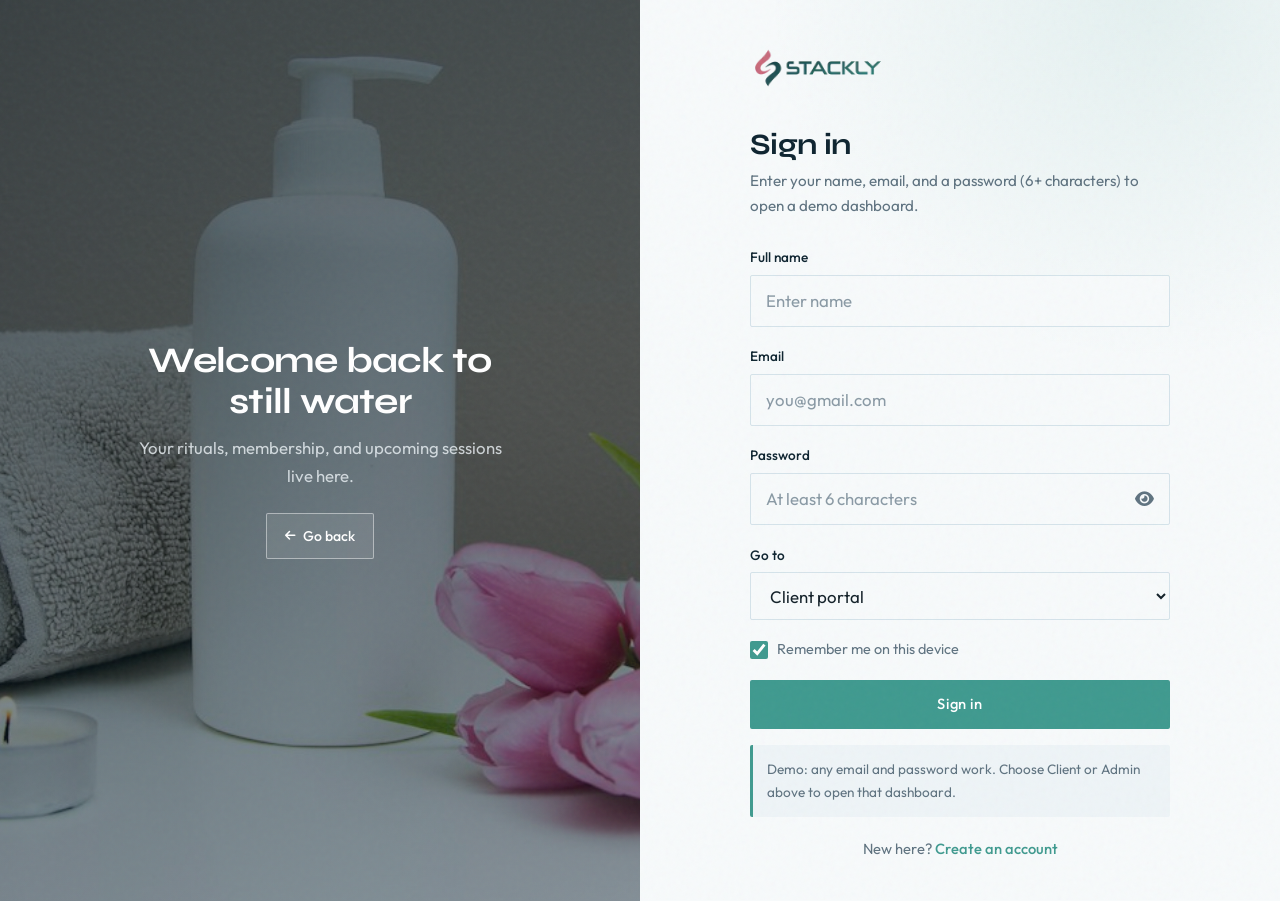
==== login.html @ 3fbbae34 "first commit" ====
<!DOCTYPE html>
<html lang="en">
<head>
  <meta charset="UTF-8">
  <meta name="viewport" content="width=device-width, initial-scale=1.0">
  <title>Sign In | Stackly Wellness Member Access</title>
  <meta name="description" content="Sign in to your Stackly Wellness member portal to manage bookings, membership, and visits.">
  <link rel="preconnect" href="https://fonts.googleapis.com">
  <link rel="preconnect" href="https://fonts.gstatic.com" crossorigin>
  <link href="https://fonts.googleapis.com/css2?family=Outfit:wght@300;400;500;600&family=Syne:wght@500;600;700;800&display=swap" rel="stylesheet">
  <link rel="stylesheet" href="https://cdnjs.cloudflare.com/ajax/libs/font-awesome/6.5.2/css/all.min.css">
  <link rel="stylesheet" href="css/style.css">
</head>
<body>
  <div class="preloader" id="preloader" role="status" aria-label="Loading Stackly Wellness"><img src="Images/stackly-tide.webp" alt="" class="preloader__logo" width="184" height="48"><div class="preloader__bar" aria-hidden="true"><i></i></div></div>
  <div class="auth-page">
    <aside class="auth-visual">
      <img src="Images/wellness/auth-wellness.webp" alt="Quiet spa corridor with mineral stone and soft mist light" width="1000" height="1400">
      <div class="auth-visual__veil" aria-hidden="true"></div>
      <div class="auth-visual__copy">
        <h2>Welcome back to still water</h2>
        <p>Your rituals, membership, and upcoming sessions live here.</p>
        <a href="index.html" class="auth-back auth-back--visual"><i class="fa-solid fa-arrow-left" aria-hidden="true"></i> Go back</a>
      </div>
    </aside>

    <div class="auth-panel">
      <div class="auth-panel__inner">
        <a href="index.html" class="brand">
          <img src="Images/stackly-tide.webp" alt="Stackly" class="brand__logo" width="148" height="40">
        </a>
        <h1>Sign in</h1>
        <p class="auth-lead">Enter your name, email, and a password (6+ characters) to open a demo dashboard.</p>

        <form id="login-form" novalidate>
          <div class="form-success" role="status">Signed in. Opening your dashboard…</div>
          <div class="form-group">
            <label for="login-name">Full name</label>
            <input type="text" id="login-name" name="name" required autocomplete="name" placeholder="Enter name">
            <span class="form-error">Please enter your name.</span>
          </div>
          <div class="form-group">
            <label for="login-email">Email</label>
            <input type="email" id="login-email" name="email" required autocomplete="email" placeholder="you@gmail.com">
            <span class="form-error">Enter a valid email.</span>
          </div>
          <div class="form-group">
            <label for="login-password">Password</label>
            <div class="password-field">
              <input type="password" id="login-password" name="password" required autocomplete="current-password" data-password minlength="6" placeholder="At least 6 characters">
              <button type="button" class="password-toggle" data-password-toggle aria-label="Show password"><i class="fa-solid fa-eye"></i></button>
            </div>
            <span class="form-error">Use at least 6 characters.</span>
          </div>
          <div class="form-group">
            <label for="login-role">Go to</label>
            <select id="login-role" name="role">
              <option value="client">Client portal</option>
              <option value="admin">Admin dashboard</option>
            </select>
          </div>
          <label class="form-check">
            <input type="checkbox" name="remember" checked>
            Remember me on this device
          </label>
          <button type="submit" class="btn btn--primary btn--block">Sign in</button>
          <p class="form-note">Demo: any email and password work. Choose Client or Admin above to open that dashboard.</p>
          <p class="form-footer">New here? <a href="register.html">Create an account</a></p>
        </form>
      </div>
    </div>
  </div>

  <script src="js/preloader.js"></script>
  <script src="js/main.js"></script>
  <script src="js/auth.js"></script>
</body>
</html>
---- css/style.css ----
/* ==========================================================================
   Stackly Wellness — Lunar Mineral Spa Theme
   Cool mineral water · night tide · soft mist · quiet luxury
   ========================================================================== */

/* --------------------------------------------------------------------------
   1. Tokens
   -------------------------------------------------------------------------- */
:root {
  --tide: #0e2430;
  --tide-deep: #07161e;
  --seaglass: #3f9a8f;
  --seaglass-soft: #d7efe9;
  --mist: #eef4f7;
  --fog: #f7fafb;
  --ink: #122028;
  --muted: #5f7380;
  --bloom: #c86b7a;
  --line: #d5e3ea;
  --white: #ffffff;
  --shadow: 0 12px 40px rgba(14, 36, 48, 0.08);
  --shadow-lift: 0 18px 48px rgba(14, 36, 48, 0.14);

  --display: "Syne", sans-serif;
  --body: "Outfit", sans-serif;

  --radius: 2px;
  --radius-md: 6px;
  --container: 1120px;
  --header-h: 72px;
  --ease: cubic-bezier(0.22, 1, 0.36, 1);
  --touch: 44px;
}

*,
*::before,
*::after {
  box-sizing: border-box;
  margin: 0;
  padding: 0;
}

html {
  scroll-behavior: smooth;
  -webkit-text-size-adjust: 100%;
  overflow-x: clip;
  overflow-y: auto;
}

body {
  font-family: var(--body);
  font-size: 1.05rem;
  line-height: 1.65;
  color: var(--ink);
  background-color: var(--mist);
  background-image:
    radial-gradient(ellipse 80% 50% at 10% -10%, rgba(63, 154, 143, 0.12), transparent 55%),
    radial-gradient(ellipse 60% 40% at 95% 5%, rgba(200, 107, 122, 0.06), transparent 50%),
    radial-gradient(ellipse 50% 60% at 50% 100%, rgba(14, 36, 48, 0.04), transparent 55%);
  background-attachment: fixed;
  min-height: 100vh;
  overflow-x: clip;
  overflow-y: visible;
}

body::before {
  content: "";
  pointer-events: none;
  position: fixed;
  inset: 0;
  z-index: 9998;
  opacity: 0.035;
  background-image: url("data:image/svg+xml,%3Csvg viewBox='0 0 200 200' xmlns='http://www.w3.org/2000/svg'%3E%3Cfilter id='n'%3E%3CfeTurbulence type='fractalNoise' baseFrequency='0.85' numOctaves='4' stitchTiles='stitch'/%3E%3C/filter%3E%3Crect width='100%25' height='100%25' filter='url(%23n)'/%3E%3C/svg%3E");
}

img {
  max-width: 100%;
  height: auto;
  display: block;
}

a {
  color: inherit;
  text-decoration: none;
}

ul,
ol {
  list-style: none;
}

button,
input,
select,
textarea {
  font: inherit;
  color: inherit;
}

button {
  cursor: pointer;
  border: none;
  background: none;
}

:focus-visible {
  outline: 2px solid var(--seaglass);
  outline-offset: 3px;
}

.sr-only {
  position: absolute;
  width: 1px;
  height: 1px;
  padding: 0;
  margin: -1px;
  overflow: hidden;
  clip: rect(0, 0, 0, 0);
  border: 0;
}

/* --------------------------------------------------------------------------
   3. Typography
   -------------------------------------------------------------------------- */
h1,
h2,
h3,
h4,
.display {
  font-family: var(--display);
  font-weight: 700;
  line-height: 1.12;
  letter-spacing: -0.02em;
  color: var(--tide);
}

.section-kicker {
  display: inline-block;
  font-family: var(--body);
  font-size: 0.75rem;
  font-weight: 500;
  letter-spacing: 0.22em;
  text-transform: uppercase;
  color: var(--seaglass);
  margin-bottom: 0.75rem;
}

.section-title {
  font-size: clamp(1.85rem, 4vw, 2.75rem);
  max-width: 18ch;
  margin-bottom: 0.85rem;
}

.section-lead {
  color: var(--muted);
  max-width: 38ch;
  font-size: 1.05rem;
}

.section-head {
  margin-bottom: 2.5rem;
}

.section-head--center {
  text-align: center;
}

.section-head--center .section-title,
.section-head--center .section-lead {
  margin-left: auto;
  margin-right: auto;
}

/* --------------------------------------------------------------------------
   4. Layout utilities
   -------------------------------------------------------------------------- */
.container {
  width: min(100% - 2rem, var(--container));
  margin-inline: auto;
}

.container--narrow {
  width: min(100% - 2rem, 720px);
}

.section {
  padding: clamp(3.5rem, 8vw, 6.5rem) 0;
  position: relative;
}

.section--fog {
  background: linear-gradient(180deg, var(--fog) 0%, var(--mist) 100%);
}

.section--tide {
  background: linear-gradient(160deg, var(--tide-deep) 0%, var(--tide) 55%, #163445 100%);
  color: var(--white);
}

.section--tide .section-title,
.section--tide h2,
.section--tide h3 {
  color: var(--white);
}

.section--tide .section-lead,
.section--tide .section-kicker {
  color: var(--seaglass-soft);
}

.section--tide .section-kicker {
  opacity: 0.9;
}

.grid-2 {
  display: grid;
  gap: 2.5rem;
}

.grid-3 {
  display: grid;
  gap: 1.75rem;
}

@media (min-width: 640px) and (max-width: 767px) {
  .grid-3 {
    grid-template-columns: repeat(2, 1fr);
  }
}

.grid-4 {
  display: grid;
  gap: 1.5rem;
}

@media (min-width: 768px) {
  .grid-2 {
    grid-template-columns: 1fr 1fr;
    align-items: center;
    gap: 3.5rem;
  }

  .grid-3 {
    grid-template-columns: repeat(3, 1fr);
  }

  .grid-4 {
    grid-template-columns: repeat(4, 1fr);
  }
}

/* --------------------------------------------------------------------------
   5. Buttons & Links
   -------------------------------------------------------------------------- */
.btn {
  display: inline-flex;
  align-items: center;
  justify-content: center;
  gap: 0.55rem;
  min-height: var(--touch);
  padding: 0.75rem 1.55rem;
  font-family: var(--body);
  font-size: 0.92rem;
  font-weight: 500;
  letter-spacing: 0.04em;
  border-radius: var(--radius);
  transition: background 0.25s var(--ease), color 0.25s var(--ease), transform 0.25s var(--ease), box-shadow 0.25s var(--ease);
  white-space: nowrap;
}

.btn--primary {
  background: var(--seaglass);
  color: var(--white);
}

.btn--primary:hover {
  background: #34897f;
  transform: translateY(-1px);
}

.btn--bloom {
  background: var(--bloom);
  color: var(--white);
}

.btn--bloom:hover {
  background: #b55a69;
  transform: translateY(-1px);
}

.btn--ghost {
  background: transparent;
  color: var(--white);
  border: 1px solid rgba(255, 255, 255, 0.45);
}

.btn--ghost:hover {
  background: rgba(255, 255, 255, 0.1);
  border-color: var(--white);
}

.btn--outline {
  background: transparent;
  color: var(--tide);
  border: 1px solid var(--line);
}

.btn--outline:hover {
  border-color: var(--seaglass);
  color: var(--seaglass);
}

.btn--block {
  width: 100%;
}

.btn-group {
  display: flex;
  flex-wrap: wrap;
  gap: 0.85rem;
}

.link-draw {
  position: relative;
  display: inline-flex;
  align-items: center;
  gap: 0.4rem;
  font-weight: 500;
  color: var(--seaglass);
}

.link-draw::after {
  content: "";
  position: absolute;
  left: 0;
  bottom: -2px;
  width: 100%;
  height: 1px;
  background: currentColor;
  transform: scaleX(0);
  transform-origin: left;
  transition: transform 0.35s var(--ease);
}

.link-draw:hover::after {
  transform: scaleX(1);
}

/* --------------------------------------------------------------------------
   6. Preloader
   -------------------------------------------------------------------------- */
.preloader {
  position: fixed;
  inset: 0;
  z-index: 10000;
  display: flex;
  flex-direction: column;
  align-items: center;
  justify-content: center;
  gap: clamp(0.85rem, 2.5vw, 1.35rem);
  width: 100%;
  min-height: 100vh;
  min-height: 100dvh;
  padding:
    max(1.25rem, env(safe-area-inset-top, 0px))
    max(1.25rem, env(safe-area-inset-right, 0px))
    max(1.25rem, env(safe-area-inset-bottom, 0px))
    max(1.25rem, env(safe-area-inset-left, 0px));
  box-sizing: border-box;
  overflow: hidden;
  background: var(--tide-deep);
  transition: opacity 0.55s var(--ease), visibility 0.55s;
}

.preloader.is-done {
  opacity: 0;
  visibility: hidden;
  pointer-events: none;
}

.preloader__logo {
  display: block;
  width: min(13rem, 68vw);
  height: auto;
  max-height: 3.7rem;
  object-fit: contain;
  border-radius: 4px;
}

.preloader__mark {
  font-family: var(--display);
  font-size: clamp(0.95rem, 3.8vw + 0.35rem, 1.65rem);
  font-weight: 700;
  letter-spacing: clamp(0.04em, 1.2vw, 0.12em);
  text-transform: uppercase;
  color: var(--white);
  text-align: center;
  line-height: 1.2;
  max-width: min(100%, 22rem);
  padding: 0 0.25rem;
  word-break: keep-all;
}

.preloader__mark span {
  color: var(--seaglass);
  white-space: nowrap;
}

.preloader__bar {
  width: min(5.5rem, 36vw);
  height: 2px;
  background: rgba(255, 255, 255, 0.15);
  overflow: hidden;
  border-radius: 1px;
  flex-shrink: 0;
}

.preloader__bar i {
  display: block;
  height: 100%;
  width: 40%;
  background: var(--seaglass);
  animation: preload-slide 1s ease-in-out infinite;
}

@keyframes preload-slide {
  0% {
    transform: translateX(-100%);
  }
  100% {
    transform: translateX(280%);
  }
}

@media (max-width: 380px) {
  .preloader__mark {
    display: flex;
    flex-direction: column;
    align-items: center;
    gap: 0.15rem;
    letter-spacing: 0.08em;
  }
}

@media (prefers-reduced-motion: reduce) {
  .preloader__bar i {
    animation: none;
    width: 100%;
  }
}

/* --------------------------------------------------------------------------
   7. Header / Nav
   -------------------------------------------------------------------------- */
.site-header {
  position: sticky;
  top: 0;
  z-index: 900;
  height: var(--header-h);
  display: flex;
  align-items: center;
  background: rgba(247, 250, 251, 0.88);
  backdrop-filter: blur(14px);
  border-bottom: 1px solid transparent;
  transition: border-color 0.35s, background 0.35s, box-shadow 0.35s, color 0.35s;
}

.site-header.is-scrolled {
  border-bottom-color: var(--line);
  box-shadow: 0 4px 24px rgba(14, 36, 48, 0.05);
}

body:has(main > .hero:first-child) .site-header,
body:has(main > .page-hero:first-child) .site-header {
  position: fixed;
  left: 0;
  right: 0;
  width: 100%;
}

body:has(main > .hero:first-child) .site-header:not(.is-scrolled),
body:has(main > .page-hero:first-child) .site-header:not(.is-scrolled) {
  background: transparent;
  backdrop-filter: none;
  border-bottom-color: transparent;
  box-shadow: none;
}

body:has(main > .hero:first-child) .site-header:not(.is-scrolled) .brand__name,
body:has(main > .page-hero:first-child) .site-header:not(.is-scrolled) .brand__name {
  color: var(--white);
}

body:has(main > .hero:first-child) .site-header:not(.is-scrolled) .brand__tag,
body:has(main > .page-hero:first-child) .site-header:not(.is-scrolled) .brand__tag {
  color: rgba(238, 244, 247, 0.7);
}

body:has(main > .hero:first-child) .site-header:not(.is-scrolled) .nav a,
body:has(main > .page-hero:first-child) .site-header:not(.is-scrolled) .nav a {
  color: rgba(238, 244, 247, 0.78);
}

body:has(main > .hero:first-child) .site-header:not(.is-scrolled) .nav a:hover,
body:has(main > .hero:first-child) .site-header:not(.is-scrolled) .nav a.is-active,
body:has(main > .page-hero:first-child) .site-header:not(.is-scrolled) .nav a:hover,
body:has(main > .page-hero:first-child) .site-header:not(.is-scrolled) .nav a.is-active {
  color: var(--white);
}

body:has(main > .hero:first-child) .site-header:not(.is-scrolled) .btn--outline,
body:has(main > .page-hero:first-child) .site-header:not(.is-scrolled) .btn--outline {
  color: var(--white);
  border-color: rgba(255, 255, 255, 0.45);
}

body:has(main > .hero:first-child) .site-header:not(.is-scrolled) .btn--outline:hover,
body:has(main > .page-hero:first-child) .site-header:not(.is-scrolled) .btn--outline:hover {
  background: rgba(255, 255, 255, 0.12);
  border-color: var(--white);
  color: var(--white);
}

body:has(main > .hero:first-child) .site-header:not(.is-scrolled) .nav-toggle,
body:has(main > .page-hero:first-child) .site-header:not(.is-scrolled) .nav-toggle {
  background: rgba(255, 255, 255, 0.1);
  border-color: rgba(255, 255, 255, 0.35);
}

body:has(main > .hero:first-child) .site-header:not(.is-scrolled) .nav-toggle span,
body:has(main > .page-hero:first-child) .site-header:not(.is-scrolled) .nav-toggle span {
  background: var(--white);
}

.site-header__inner {
  display: flex;
  align-items: center;
  justify-content: space-between;
  width: min(100% - 2rem, var(--container));
  margin-inline: auto;
  gap: 1rem;
}

.brand {
  display: inline-flex;
  align-items: center;
  flex-shrink: 0;
  line-height: 0;
}

.brand__logo {
  display: block;
  height: 3.75rem;
  width: auto;
  max-width: min(220px, 52vw);
}

.brand__logo--large {
  height: 3.75rem;
  max-width: min(220px, 52vw);
  object-fit: contain;
}

.brand__name {
  font-family: var(--display);
  font-size: 1.2rem;
  font-weight: 700;
  letter-spacing: 0.06em;
  text-transform: uppercase;
  color: var(--tide);
}

.brand__tag {
  font-size: 0.65rem;
  letter-spacing: 0.18em;
  text-transform: uppercase;
  color: var(--muted);
  margin-top: 0.15rem;
}

.nav {
  display: none;
  align-items: center;
  gap: 1.65rem;
}

.nav a {
  font-size: 0.9rem;
  font-weight: 450;
  color: var(--muted);
  position: relative;
  padding: 0.25rem 0;
  transition: color 0.25s;
}

.nav a::after {
  content: "";
  position: absolute;
  left: 0;
  bottom: 0;
  width: 100%;
  height: 1px;
  background: var(--seaglass);
  transform: scaleX(0);
  transform-origin: left;
  transition: transform 0.3s var(--ease);
}

.nav a:hover,
.nav a.is-active {
  color: var(--tide);
}

.nav a:hover::after,
.nav a.is-active::after {
  transform: scaleX(1);
}

.header-actions {
  display: flex;
  align-items: center;
  gap: 0.65rem;
}

.header-actions .btn {
  display: none;
  min-height: 40px;
  padding: 0.55rem 1.1rem;
  font-size: 0.85rem;
}

.nav-toggle {
  width: var(--touch);
  height: var(--touch);
  display: inline-flex;
  flex-direction: column;
  align-items: center;
  justify-content: center;
  gap: 5px;
  border: 1px solid var(--line);
  border-radius: var(--radius);
  background: var(--white);
}

.nav-toggle span {
  display: block;
  width: 18px;
  height: 1.5px;
  background: var(--tide);
  transition: transform 0.3s, opacity 0.3s;
}

.nav-toggle.is-open span:nth-child(1) {
  transform: translateY(6.5px) rotate(45deg);
}

.nav-toggle.is-open span:nth-child(2) {
  opacity: 0;
}

.nav-toggle.is-open span:nth-child(3) {
  transform: translateY(-6.5px) rotate(-45deg);
}

.mobile-nav {
  position: fixed;
  inset: var(--header-h) 0 0 0;
  z-index: 850;
  background: var(--fog);
  padding: 1.5rem;
  display: flex;
  flex-direction: column;
  gap: 0.35rem;
  transform: translateX(100%);
  transition: transform 0.4s var(--ease);
  overflow-y: auto;
}

.mobile-nav.is-open {
  transform: translateX(0);
}

.mobile-nav a {
  display: flex;
  align-items: center;
  justify-content: center;
  text-align: center;
  min-height: var(--touch);
  padding: 0.65rem 0.85rem;
  font-size: 1.1rem;
  font-family: var(--display);
  border-bottom: 1px solid var(--line);
  color: var(--tide);
}

.mobile-nav .btn {
  margin-top: 1rem;
}

@media (min-width: 992px) {
  .nav {
    display: flex;
  }

  .header-actions .btn {
    display: inline-flex;
  }

  .nav-toggle {
    display: none;
  }

  .mobile-nav {
    display: none;
  }
}

/* --------------------------------------------------------------------------
   8. Hero — full-viewport cinematic cover
   -------------------------------------------------------------------------- */
.hero,
.page-hero {
  position: relative;
  width: 100%;
  min-height: 100vh;
  min-height: 100dvh;
  display: flex;
  align-items: center;
  justify-content: center;
  text-align: center;
  color: var(--white);
  overflow: hidden;
}

.hero__media,
.page-hero__media {
  position: absolute;
  inset: 0;
  z-index: 0;
  background: var(--tide-deep);
}

.hero__video,
.hero__fallback,
.page-hero__media img {
  position: absolute;
  inset: 0;
  width: 100%;
  height: 100%;
  object-fit: cover;
  object-position: center;
}

.hero__video,
.hero__fallback {
  transform: scale(1.04);
  animation: heroDrift 22s var(--ease) infinite alternate;
}

.page-hero__media img {
  transform: scale(1.06);
  animation: heroDrift 26s var(--ease) infinite alternate;
}

.hero__video {
  z-index: 1;
}

.hero__fallback {
  z-index: 0;
}

.hero.has-video .hero__fallback {
  opacity: 0;
  pointer-events: none;
}

.hero__veil,
.page-hero__veil {
  position: absolute;
  inset: 0;
  z-index: 2;
  pointer-events: none;
  background:
    radial-gradient(ellipse 70% 55% at 50% 45%, rgba(7, 22, 30, 0.25) 0%, rgba(7, 22, 30, 0.72) 70%, rgba(7, 22, 30, 0.9) 100%),
    linear-gradient(180deg, rgba(7, 22, 30, 0.5) 0%, rgba(7, 22, 30, 0.35) 40%, rgba(7, 22, 30, 0.88) 100%);
}

.hero__content,
.page-hero__content {
  position: relative;
  z-index: 3;
  width: min(100% - 2rem, 40rem);
  margin: 0 auto;
  padding: calc(var(--header-h) + 2rem) 0 clamp(3rem, 8vh, 5rem);
  text-align: center;
  display: flex;
  flex-direction: column;
  align-items: center;
}

.hero__content > *,
.page-hero__content > * {
  opacity: 0;
  animation: heroRise 0.95s var(--ease) both;
}

.hero__content > *:nth-child(1),
.page-hero__content > *:nth-child(1) {
  animation-delay: 0.12s;
}

.hero__content > *:nth-child(2),
.page-hero__content > *:nth-child(2) {
  animation-delay: 0.28s;
}

.hero__content > *:nth-child(3),
.page-hero__content > *:nth-child(3) {
  animation-delay: 0.44s;
}

.hero__content > *:nth-child(4),
.page-hero__content > *:nth-child(4) {
  animation-delay: 0.6s;
}

.hero__brand {
  font-family: var(--display);
  font-size: clamp(2.85rem, 9vw, 5.75rem);
  font-weight: 700;
  letter-spacing: -0.03em;
  line-height: 0.94;
  margin: 0 0 1.15rem;
  max-width: 12ch;
  color: var(--white);
  text-shadow: 0 2px 28px rgba(7, 22, 30, 0.45);
}

.hero__content > .hero__brand {
  animation:
    heroRise 1s var(--ease) 0.12s both,
    heroFloat 6s var(--ease) 1.2s infinite alternate;
}

.hero__brand em {
  font-style: normal;
  color: var(--seaglass-soft);
  display: inline-block;
  animation: heroGlow 4.5s var(--ease) 1.1s infinite alternate;
}

.hero__headline {
  font-family: var(--display);
  font-size: clamp(1.2rem, 2.6vw, 1.65rem);
  font-weight: 500;
  letter-spacing: -0.01em;
  line-height: 1.35;
  max-width: 28ch;
  margin: 0 0 0.75rem;
  color: var(--white);
}

.hero__content > .hero__headline {
  animation:
    heroRise 1s var(--ease) 0.28s both,
    heroFloat 5.2s var(--ease) 1.35s infinite alternate;
}

.hero__support {
  font-size: 1.05rem;
  color: rgba(238, 244, 247, 0.88);
  max-width: 38ch;
  margin: 0 0 1.85rem;
  line-height: 1.6;
}

.hero__content > .hero__support {
  animation:
    heroRise 1s var(--ease) 0.44s both,
    heroBreathe 7s var(--ease) 1.5s infinite alternate;
}

.page-hero__kicker {
  color: var(--seaglass-soft);
  margin-bottom: 0.85rem;
  letter-spacing: 0.16em;
}

.page-hero__content > .page-hero__kicker {
  animation:
    heroRise 0.9s var(--ease) 0.12s both,
    heroShimmer 5s var(--ease) 1.1s infinite alternate;
}

.page-hero h1 {
  color: var(--white);
  font-size: clamp(2.35rem, 6.5vw, 4.25rem);
  line-height: 1.02;
  letter-spacing: -0.03em;
  max-width: 16ch;
  margin: 0;
  text-shadow: 0 2px 28px rgba(7, 22, 30, 0.45);
}

.page-hero__content > h1 {
  animation:
    heroRise 1s var(--ease) 0.28s both,
    heroFloat 5.5s var(--ease) 1.3s infinite alternate;
}

.page-hero__support {
  margin-top: 1rem;
  margin-bottom: 1.75rem;
  color: rgba(238, 244, 247, 0.88);
  max-width: 40ch;
  font-size: 1.05rem;
  line-height: 1.6;
}

.page-hero__content > .page-hero__support {
  animation:
    heroRise 1s var(--ease) 0.44s both,
    heroBreathe 7s var(--ease) 1.5s infinite alternate;
}

.page-hero__actions,
.hero__actions {
  margin-top: 0.25rem;
  justify-content: center;
}

.hero__content > .hero__actions,
.page-hero__content > .page-hero__actions {
  animation:
    heroRise 1s var(--ease) 0.6s both,
    heroSoft 6.5s var(--ease) 1.7s infinite alternate;
}

@keyframes heroRise {
  from {
    opacity: 0;
    transform: translateY(22px);
    filter: blur(4px);
  }
  to {
    opacity: 1;
    transform: translateY(0);
    filter: blur(0);
  }
}

@keyframes heroFloat {
  from {
    transform: translateY(0);
  }
  to {
    transform: translateY(-7px);
  }
}

@keyframes heroBreathe {
  from {
    opacity: 0.82;
    transform: translateY(0);
  }
  to {
    opacity: 1;
    transform: translateY(-3px);
  }
}

@keyframes heroShimmer {
  from {
    opacity: 0.72;
    letter-spacing: 0.16em;
  }
  to {
    opacity: 1;
    letter-spacing: 0.2em;
  }
}

@keyframes heroSoft {
  from {
    transform: translateY(0);
    filter: brightness(1);
  }
  to {
    transform: translateY(-4px);
    filter: brightness(1.06);
  }
}

@keyframes heroGlow {
  from {
    opacity: 0.88;
    text-shadow: 0 0 0 transparent;
  }
  to {
    opacity: 1;
    text-shadow: 0 0 18px rgba(215, 239, 233, 0.35);
  }
}

@keyframes heroDrift {
  from {
    transform: scale(1.04) translate3d(0, 0, 0);
  }
  to {
    transform: scale(1.1) translate3d(-1.5%, -1%, 0);
  }
}

@media (prefers-reduced-motion: reduce) {
  .hero__content > *,
  .page-hero__content > *,
  .hero__content > .hero__brand,
  .hero__content > .hero__headline,
  .hero__content > .hero__support,
  .hero__content > .hero__actions,
  .page-hero__content > .page-hero__kicker,
  .page-hero__content > h1,
  .page-hero__content > .page-hero__support,
  .page-hero__content > .page-hero__actions,
  .hero__brand em {
    animation: none !important;
    opacity: 1;
    filter: none;
    transform: none;
    letter-spacing: inherit;
  }

  .hero__video,
  .hero__fallback,
  .page-hero__media img {
    animation: none;
    transform: none;
  }

  .hero__video {
    display: none;
  }

  .hero__fallback {
    opacity: 1 !important;
  }
}

/* --------------------------------------------------------------------------
   9. Stats strip
   -------------------------------------------------------------------------- */
.stats {
  background: var(--tide);
  color: var(--white);
  padding: 2.25rem 0;
  border-top: 1px solid rgba(255, 255, 255, 0.06);
}

.stats__grid {
  display: grid;
  grid-template-columns: repeat(2, 1fr);
  gap: 1.5rem 1rem;
}

.stat {
  text-align: center;
  padding: 0.5rem;
}

.stat__value {
  font-family: var(--body);
  font-size: 1.35rem;
  font-weight: 600;
  letter-spacing: 0.02em;
  color: var(--seaglass-soft);
  line-height: 1.2;
  margin-bottom: 0.4rem;
}

.stat__label {
  font-size: 0.8rem;
  letter-spacing: 0.08em;
  text-transform: uppercase;
  color: rgba(255, 255, 255, 0.55);
}

@media (min-width: 768px) {
  .stats__grid {
    grid-template-columns: repeat(4, 1fr);
    gap: 0;
  }

  .stat {
    border-right: 1px solid rgba(255, 255, 255, 0.1);
  }

  .stat:last-child {
    border-right: none;
  }
}

/* --------------------------------------------------------------------------
   10. Philosophy
   -------------------------------------------------------------------------- */
.philosophy {
  background:
    radial-gradient(ellipse 50% 40% at 0% 70%, rgba(63, 154, 143, 0.08), transparent 65%),
    var(--mist);
}

.philosophy__stage {
  display: grid;
  gap: 2rem;
  align-items: center;
}

.philosophy__media {
  display: flex;
  flex-direction: column;
}

.philosophy__figure {
  margin: 0;
  position: relative;
  overflow: hidden;
  border-radius: var(--radius-md) var(--radius-md) 0 0;
}

.philosophy__figure img {
  width: 100%;
  aspect-ratio: 4 / 5;
  object-fit: cover;
  display: block;
  transition: transform 0.9s var(--ease);
}

.philosophy__figure:hover img {
  transform: scale(1.04);
}

.philosophy__years {
  display: flex;
  align-items: center;
  justify-content: space-between;
  gap: 1rem;
  padding: 1.05rem 1.35rem;
  background: var(--tide);
  color: var(--white);
  border-radius: 0 0 var(--radius-md) var(--radius-md);
}

.philosophy__years strong {
  font-family: var(--body);
  font-size: 1.15rem;
  font-weight: 600;
  line-height: 1.2;
  letter-spacing: 0.04em;
  color: var(--seaglass-soft);
  flex-shrink: 0;
}

.philosophy__years span {
  flex: 1;
  font-size: 0.8rem;
  letter-spacing: 0.14em;
  text-transform: uppercase;
  line-height: 1.3;
  color: rgba(238, 244, 247, 0.78);
  border-left: 1px solid rgba(255, 255, 255, 0.22);
  padding-left: 1rem;
  white-space: nowrap;
}

.philosophy__copy {
  display: flex;
  flex-direction: column;
  justify-content: center;
  min-width: 0;
  width: 100%;
}

.philosophy__copy .section-kicker {
  margin-bottom: 0.55rem;
}

.philosophy__title {
  font-family: var(--display);
  font-weight: 700;
  font-size: clamp(1.75rem, 3.6vw, 2.45rem);
  line-height: 1.18;
  letter-spacing: -0.02em;
  color: var(--tide);
  margin: 0 0 0.85rem;
  max-width: none;
}

.philosophy__title em {
  font-style: normal;
  color: var(--seaglass);
  font-weight: 600;
}

.philosophy__lead {
  color: var(--muted);
  font-size: 1.05rem;
  line-height: 1.65;
  max-width: none;
  width: 100%;
  margin: 0 0 1.25rem;
  padding-bottom: 1.25rem;
  border-bottom: 1px solid var(--line);
}

.philosophy__pillars {
  position: relative;
  display: grid;
  gap: 0;
  margin: 0 0 1.75rem;
  width: 100%;
}

.philosophy__pillars::before {
  content: "";
  position: absolute;
  left: 0.8rem;
  top: 1.1rem;
  bottom: 1.1rem;
  width: 1px;
  background: linear-gradient(180deg, var(--seaglass), rgba(63, 154, 143, 0.12));
}

.philosophy__pillars li {
  position: relative;
  display: grid;
  grid-template-columns: 1.6rem 1fr;
  gap: 1rem;
  padding: 0.75rem 0;
}

.philosophy__index {
  position: relative;
  z-index: 1;
  width: 1.6rem;
  height: 1.6rem;
  display: inline-flex;
  align-items: center;
  justify-content: center;
  border-radius: 50%;
  background: var(--white);
  border: 1px solid rgba(63, 154, 143, 0.5);
  font-family: var(--display);
  font-weight: 700;
  font-size: 0.65rem;
  letter-spacing: 0.04em;
  color: var(--seaglass);
  margin-top: 0.15rem;
}

.philosophy__pillars h3 {
  font-size: 1.08rem;
  margin-bottom: 0.25rem;
  color: var(--tide);
}

.philosophy__pillars p {
  font-size: 0.95rem;
  color: var(--muted);
  max-width: none;
  line-height: 1.55;
}

@media (min-width: 900px) {
  .philosophy__stage {
    grid-template-columns: 0.85fr 1.15fr;
    gap: 2.75rem;
  }

  .philosophy__figure img {
    aspect-ratio: 4 / 5;
    max-height: 500px;
  }
}

@media (max-width: 480px) {
  .philosophy__years {
    padding: 0.95rem 1.1rem;
  }

  .philosophy__years span {
    font-size: 0.72rem;
    letter-spacing: 0.1em;
    white-space: normal;
  }

  .philosophy__pillars li {
    padding: 0.65rem 0;
  }
}

.about-media {
  position: relative;
  overflow: hidden;
  border-radius: var(--radius-md);
}

.about-media img {
  width: 100%;
  aspect-ratio: 4 / 5;
  object-fit: cover;
  transition: transform 0.7s var(--ease);
}

.about-media:hover img {
  transform: scale(1.04);
}

.about-media::after {
  content: "";
  position: absolute;
  inset: auto 0 0 0;
  height: 35%;
  background: linear-gradient(transparent, rgba(7, 22, 30, 0.35));
  pointer-events: none;
}

/* Our story — origin chapter (About) */
.about-story {
  padding: clamp(3.5rem, 8vw, 5.5rem) 0;
  background:
    radial-gradient(ellipse 45% 55% at 0% 20%, rgba(63, 154, 143, 0.09), transparent 55%),
    radial-gradient(ellipse 35% 40% at 100% 90%, rgba(14, 36, 48, 0.05), transparent 50%),
    var(--fog);
}

.about-story__stage {
  display: grid;
  gap: 2.5rem;
  align-items: center;
}

.about-story__visual {
  position: relative;
  min-height: 360px;
}

.about-story__plate {
  margin: 0;
  overflow: hidden;
  border-radius: var(--radius-md);
  width: 88%;
  aspect-ratio: 3 / 4;
  box-shadow: var(--shadow-lift);
}

.about-story__plate img,
.about-story__inset img {
  width: 100%;
  height: 100%;
  object-fit: cover;
  display: block;
  transition: transform 0.9s var(--ease);
}

.about-story__plate:hover img,
.about-story__inset:hover img {
  transform: scale(1.04);
}

.about-story__inset {
  margin: 0;
  position: absolute;
  right: 0;
  bottom: 8%;
  width: 52%;
  aspect-ratio: 5 / 4;
  overflow: hidden;
  border-radius: var(--radius-md);
  border: 6px solid var(--fog);
  box-shadow: var(--shadow);
}

.about-story__seal {
  position: absolute;
  left: 1rem;
  top: 1rem;
  z-index: 2;
  display: grid;
  gap: 0.15rem;
  padding: 0.85rem 1rem;
  background: rgba(7, 22, 30, 0.88);
  color: var(--white);
  border-radius: var(--radius-md);
  backdrop-filter: blur(6px);
}

.about-story__seal strong {
  font-family: var(--body);
  font-size: 1rem;
  font-weight: 500;
  letter-spacing: 0.06em;
  line-height: 1.3;
  color: var(--seaglass-soft);
}

.about-story__seal span {
  font-size: 0.68rem;
  letter-spacing: 0.14em;
  text-transform: uppercase;
  color: rgba(238, 244, 247, 0.7);
}

.about-story__chapter {
  font-family: var(--display);
  font-size: 0.72rem;
  font-weight: 700;
  letter-spacing: 0.16em;
  text-transform: uppercase;
  color: var(--seaglass);
  margin: 0 0 0.65rem;
}

.about-story__title {
  font-family: var(--display);
  font-weight: 700;
  font-size: clamp(1.85rem, 4vw, 2.75rem);
  line-height: 1.12;
  letter-spacing: -0.025em;
  margin: 0 0 1.15rem;
  max-width: 14ch;
  color: var(--ink);
}

.about-story__title em {
  font-style: normal;
  color: var(--seaglass);
}

.about-story__pull {
  margin: 0 0 1.25rem;
  padding: 0 0 0 1.15rem;
  border-left: 2px solid var(--seaglass);
  font-family: var(--display);
  font-weight: 600;
  font-size: clamp(1.1rem, 2.2vw, 1.35rem);
  line-height: 1.4;
  letter-spacing: -0.015em;
  color: var(--tide);
  max-width: 28ch;
}

.about-story__lead,
.about-story__body {
  color: var(--muted);
  line-height: 1.7;
  max-width: 40ch;
  margin: 0 0 1rem;
}

.about-story__body {
  margin-bottom: 1.75rem;
}

.about-story__beats {
  display: grid;
  gap: 0;
  border-top: 1px solid var(--line);
}

.about-story__beats > div {
  display: grid;
  grid-template-columns: 4.5rem 1fr;
  gap: 0.85rem;
  padding: 0.95rem 0;
  border-bottom: 1px solid var(--line);
  align-items: start;
}

.about-story__beats span {
  font-family: var(--display);
  font-size: 0.72rem;
  font-weight: 700;
  letter-spacing: 0.14em;
  text-transform: uppercase;
  color: var(--seaglass);
  padding-top: 0.15rem;
}

.about-story__beats p {
  margin: 0;
  font-size: 0.92rem;
  color: var(--ink);
  line-height: 1.5;
}

@media (min-width: 900px) {
  .about-story__stage {
    grid-template-columns: 1.05fr 0.95fr;
    gap: 4rem;
  }

  .about-story__visual {
    min-height: 520px;
  }

  .about-story__plate {
    width: 82%;
    max-height: 560px;
  }

  .about-story__inset {
    width: 48%;
    bottom: 6%;
  }

  .about-story__seal {
    left: auto;
    right: 8%;
    top: 12%;
  }
}

@media (max-width: 640px) {
  .about-story__plate {
    width: 100%;
  }

  .about-story__inset {
    position: relative;
    width: 72%;
    margin: -2.5rem 0 0 auto;
    bottom: auto;
    right: auto;
  }

  .about-story__visual {
    min-height: 0;
  }

  .about-story__seal {
    top: 0.75rem;
    left: 0.75rem;
  }
}

@media (prefers-reduced-motion: reduce) {
  .about-story__plate:hover img,
  .about-story__inset:hover img,
  .about-story__plate img,
  .about-story__inset img {
    transform: none;
  }
}

.check-list {
  margin: 1.5rem 0 2rem;
  display: grid;
  gap: 0.75rem;
}

.check-list li {
  display: flex;
  align-items: flex-start;
  gap: 0.75rem;
  color: var(--ink);
  font-size: 0.98rem;
}

.check-list i {
  color: var(--seaglass);
  margin-top: 0.3rem;
  flex-shrink: 0;
}

/* --------------------------------------------------------------------------
   11. Rituals / pathways
   -------------------------------------------------------------------------- */
.pathways__head {
  display: grid;
  gap: 1.25rem;
  margin-bottom: 2.5rem;
  padding-bottom: 1.5rem;
  border-bottom: 1px solid var(--line);
  align-items: end;
}

.pathways__intro .section-title {
  margin-bottom: 0;
  max-width: 14ch;
}

.pathways__aside {
  display: grid;
  gap: 1rem;
}

.pathways__aside .section-lead {
  max-width: 36ch;
  margin: 0;
}

.pathways__grid {
  display: grid;
  gap: 1.75rem;
}

.pathway {
  height: 100%;
}

.pathway__link {
  display: flex;
  flex-direction: column;
  height: 100%;
  color: inherit;
  background: var(--white);
  border: 1px solid var(--line);
  border-radius: var(--radius-md);
  overflow: hidden;
  transition: border-color 0.3s var(--ease), box-shadow 0.3s var(--ease), transform 0.3s var(--ease);
}

.pathway__media {
  position: relative;
  overflow: hidden;
  aspect-ratio: 4 / 3;
  background: var(--tide-deep);
  flex-shrink: 0;
}

.pathway__media img {
  width: 100%;
  height: 100%;
  object-fit: cover;
  transition: transform 0.7s var(--ease);
}

.pathway__num {
  position: absolute;
  left: 0.85rem;
  top: 0.85rem;
  z-index: 1;
  font-family: var(--display);
  font-size: 0.72rem;
  font-weight: 700;
  letter-spacing: 0.16em;
  color: var(--white);
  background: rgba(7, 22, 30, 0.55);
  backdrop-filter: blur(6px);
  padding: 0.4rem 0.55rem;
  border-radius: var(--radius);
  transition: background 0.3s, color 0.3s;
}

.pathway__body {
  display: flex;
  flex-direction: column;
  gap: 0.45rem;
  padding: 1.15rem 1.2rem 1.25rem;
  flex: 1;
}

.pathway__meta {
  display: flex;
  align-items: baseline;
  justify-content: space-between;
  gap: 0.75rem;
}

.pathway__meta h3 {
  font-size: 1.15rem;
  margin: 0;
  transition: color 0.3s;
}

.pathway__meta span {
  font-size: 0.72rem;
  letter-spacing: 0.1em;
  text-transform: uppercase;
  color: var(--seaglass);
  flex-shrink: 0;
}

.pathway__body p {
  color: var(--muted);
  font-size: 0.93rem;
  line-height: 1.55;
  margin: 0;
}

.pathway__link:hover,
.pathway__link:focus-visible {
  border-color: rgba(63, 154, 143, 0.45);
  box-shadow: var(--shadow);
  transform: translateY(-3px);
}

.pathway__link:hover .pathway__media img,
.pathway__link:focus-visible .pathway__media img {
  transform: scale(1.05);
}

.pathway__link:hover .pathway__num,
.pathway__link:focus-visible .pathway__num {
  background: var(--seaglass);
  color: var(--white);
}

.pathway__link:hover .pathway__meta h3,
.pathway__link:focus-visible .pathway__meta h3 {
  color: var(--seaglass);
}

@media (min-width: 700px) {
  .pathways__head {
    grid-template-columns: 1.1fr 0.9fr;
    gap: 2rem;
  }

  .pathways__grid {
    grid-template-columns: repeat(2, 1fr);
    gap: 1.5rem;
  }
}

@media (min-width: 1024px) {
  .pathways__grid {
    grid-template-columns: repeat(3, 1fr);
    gap: 1.75rem;
  }
}

/* Legacy service-item (kept for compatibility) */
.service-item {
  display: flex;
  flex-direction: column;
  gap: 1rem;
}

.service-item__media {
  overflow: hidden;
  border-radius: var(--radius-md);
  aspect-ratio: 5 / 4;
}

.service-item__media img {
  width: 100%;
  height: 100%;
  object-fit: cover;
  transition: transform 0.65s var(--ease);
}

.service-item:hover .service-item__media img {
  transform: scale(1.06);
}

.service-item__icon {
  width: 40px;
  height: 40px;
  display: inline-flex;
  align-items: center;
  justify-content: center;
  background: var(--seaglass-soft);
  color: var(--seaglass);
  border-radius: var(--radius);
  font-size: 0.95rem;
  margin-bottom: 0.35rem;
}

.service-item h3 {
  font-size: 1.25rem;
  margin-bottom: 0.35rem;
}

.service-item p {
  color: var(--muted);
  font-size: 0.95rem;
}

.services-grid {
  display: grid;
  gap: 2rem 1.75rem;
}

@media (min-width: 640px) {
  .services-grid {
    grid-template-columns: repeat(2, 1fr);
  }
}

@media (min-width: 1024px) {
  .services-grid {
    grid-template-columns: repeat(3, 1fr);
    gap: 2.5rem 2rem;
  }
}

/* Services page filters */
.filter-bar {
  display: flex;
  flex-wrap: wrap;
  gap: 0.5rem;
  margin-bottom: 2.25rem;
}

.filter-btn {
  min-height: var(--touch);
  padding: 0.5rem 1.1rem;
  border: 1px solid var(--line);
  border-radius: var(--radius);
  background: var(--white);
  color: var(--muted);
  font-size: 0.88rem;
  transition: background 0.25s, color 0.25s, border-color 0.25s;
}

.filter-btn.is-active,
.filter-btn:hover {
  background: var(--tide);
  border-color: var(--tide);
  color: var(--white);
}

.service-list {
  display: grid;
  gap: 0;
}

.service-detail {
  display: grid;
  gap: 1.75rem;
  align-items: center;
  padding: 2.5rem 0;
  border-bottom: 1px solid var(--line);
}

.service-detail:first-child {
  padding-top: 0.5rem;
}

.service-detail:last-child {
  border-bottom: none;
  padding-bottom: 0;
}

.service-detail__media {
  position: relative;
  overflow: hidden;
  border-radius: var(--radius-md);
  aspect-ratio: 16 / 11;
  background: var(--tide-deep);
  box-shadow: var(--shadow);
}

.service-detail__media img {
  width: 100%;
  height: 100%;
  object-fit: cover;
  display: block;
  transition: transform 0.85s var(--ease);
}

.service-detail:hover .service-detail__media img {
  transform: scale(1.04);
}

.service-detail__badge {
  position: absolute;
  right: 1rem;
  bottom: 1rem;
  font-size: 0.72rem;
  font-weight: 500;
  letter-spacing: 0.1em;
  text-transform: uppercase;
  padding: 0.45rem 0.7rem;
  background: rgba(7, 22, 30, 0.78);
  color: var(--white);
  border-radius: var(--radius);
  backdrop-filter: blur(6px);
}

.service-detail__body {
  min-width: 0;
}

.service-detail__index {
  display: block;
  font-family: var(--display);
  font-size: 0.72rem;
  font-weight: 700;
  letter-spacing: 0.16em;
  text-transform: uppercase;
  color: var(--seaglass);
  margin-bottom: 0.35rem;
}

.service-detail__cat {
  display: inline-block;
  font-size: 0.78rem;
  letter-spacing: 0.08em;
  text-transform: uppercase;
  color: var(--muted);
  margin-bottom: 0.55rem;
}

.service-detail__body h2 {
  font-family: var(--display);
  font-size: clamp(1.45rem, 3vw, 1.95rem);
  font-weight: 700;
  letter-spacing: -0.02em;
  line-height: 1.15;
  margin: 0 0 0.75rem;
  color: var(--ink);
}

.service-detail__body > p {
  color: var(--muted);
  line-height: 1.65;
  margin: 0 0 1.15rem;
  max-width: 40ch;
}

.service-detail__points {
  list-style: none;
  margin: 0 0 1.25rem;
  padding: 1rem 0 0;
  border-top: 1px solid var(--line);
  display: grid;
  gap: 0.5rem;
}

.service-detail__points li {
  display: flex;
  align-items: center;
  gap: 0.65rem;
  font-size: 0.94rem;
  color: var(--ink);
}

.service-detail__points li::before {
  content: "";
  width: 6px;
  height: 6px;
  border-radius: 50%;
  background: var(--seaglass);
  flex-shrink: 0;
}

.service-detail__meta {
  display: flex;
  flex-wrap: wrap;
  gap: 0.75rem 1.25rem;
  align-items: center;
  margin-bottom: 1.15rem;
}

.service-detail__price {
  font-family: var(--body);
  font-size: 1.05rem;
  font-weight: 600;
  letter-spacing: 0.02em;
  color: var(--seaglass);
}

@media (min-width: 900px) {
  .service-detail {
    grid-template-columns: 1.05fr 0.95fr;
    gap: 3.25rem;
    padding: 3rem 0;
  }

  .service-detail--flip .service-detail__media {
    order: 2;
  }

  .service-detail--flip .service-detail__body {
    order: 1;
  }

  .service-detail__media {
    aspect-ratio: 4 / 3;
    min-height: 340px;
  }

  .service-detail__body {
    padding: 0.5rem 0;
  }
}

@media (prefers-reduced-motion: reduce) {
  .service-detail:hover .service-detail__media img,
  .service-detail__media img {
    transform: none;
  }
}

/* --------------------------------------------------------------------------
   11b. Services page — unique sections
   -------------------------------------------------------------------------- */

/* Match your fatigue — visual pathway grid */
.svc-match {
  padding: clamp(3.5rem, 8vw, 5.5rem) 0;
  background:
    radial-gradient(ellipse 45% 40% at 100% 0%, rgba(63, 154, 143, 0.08), transparent 55%),
    var(--fog);
}

.svc-match__head {
  display: grid;
  gap: 1rem;
  margin-bottom: 2.25rem;
  max-width: 48rem;
}

.svc-match__grid {
  display: grid;
  gap: 1.25rem;
}

.match-path {
  display: grid;
  gap: 0;
  text-decoration: none;
  color: inherit;
  background: var(--white);
  border: 1px solid var(--line);
  border-radius: var(--radius-md);
  overflow: hidden;
  transition: border-color 0.3s var(--ease), box-shadow 0.3s var(--ease);
}

.match-path:hover {
  border-color: var(--seaglass);
  box-shadow: var(--shadow);
}

.match-path__media {
  margin: 0;
  aspect-ratio: 16 / 10;
  overflow: hidden;
}

.match-path__media img {
  width: 100%;
  height: 100%;
  object-fit: cover;
  display: block;
  transition: transform 0.75s var(--ease);
}

.match-path:hover .match-path__media img {
  transform: scale(1.05);
}

.match-path__body {
  padding: 1.15rem 1.2rem 1.35rem;
}

.match-path__num {
  display: block;
  font-family: var(--display);
  font-size: 0.72rem;
  font-weight: 700;
  letter-spacing: 0.14em;
  color: var(--seaglass);
  margin-bottom: 0.35rem;
}

.match-path__body h3 {
  font-size: 1.15rem;
  margin: 0 0 0.65rem;
}

.match-path__flow {
  display: flex;
  flex-wrap: wrap;
  align-items: center;
  gap: 0.45rem 0.55rem;
  margin: 0;
  font-size: 0.85rem;
  color: var(--muted);
}

.match-path__flow span {
  color: var(--tide);
}

.match-path__flow i {
  font-size: 0.65rem;
  color: var(--seaglass);
}

@media (min-width: 700px) {
  .svc-match__grid {
    grid-template-columns: repeat(2, 1fr);
    gap: 1.5rem;
  }

  .svc-match__grid .match-path:last-child {
    grid-column: 1 / -1;
    max-width: calc(50% - 0.75rem);
  }
}

@media (min-width: 1100px) {
  .svc-match__head {
    grid-template-columns: 1fr 1fr;
    align-items: end;
    max-width: none;
    gap: 2rem;
  }

  .svc-match__grid {
    grid-template-columns: repeat(3, 1fr);
  }

  .svc-match__grid .match-path:last-child {
    grid-column: auto;
    max-width: none;
  }

  .svc-match__grid .match-path:nth-child(4),
  .svc-match__grid .match-path:nth-child(5) {
    grid-column: span 1;
  }
}

/* Composed journeys — alternating sequences */
.svc-compose {
  padding: clamp(3.5rem, 8vw, 5.5rem) 0;
  background: var(--mist);
}

.svc-compose__head {
  max-width: 36rem;
  margin-bottom: 2.5rem;
}

.compose-journey {
  display: grid;
  gap: 1.75rem;
  align-items: center;
  padding: 2.5rem 0;
  border-top: 1px solid var(--line);
}

.compose-journey:last-child {
  padding-bottom: 0;
}

.compose-journey__media {
  position: relative;
  overflow: hidden;
  border-radius: var(--radius-md);
  aspect-ratio: 16 / 11;
  box-shadow: var(--shadow);
}

.compose-journey__media img {
  width: 100%;
  height: 100%;
  object-fit: cover;
  display: block;
  transition: transform 0.85s var(--ease);
}

.compose-journey:hover .compose-journey__media img {
  transform: scale(1.04);
}

.compose-journey__badge {
  position: absolute;
  left: 1rem;
  bottom: 1rem;
  font-size: 0.75rem;
  font-weight: 500;
  letter-spacing: 0.06em;
  padding: 0.45rem 0.75rem;
  background: rgba(7, 22, 30, 0.8);
  color: var(--white);
  border-radius: var(--radius);
  backdrop-filter: blur(6px);
}

.compose-journey__num {
  display: block;
  font-family: var(--display);
  font-size: 0.72rem;
  font-weight: 700;
  letter-spacing: 0.16em;
  text-transform: uppercase;
  color: var(--seaglass);
  margin-bottom: 0.45rem;
}

.compose-journey__copy h3 {
  font-family: var(--display);
  font-size: clamp(1.45rem, 3vw, 1.95rem);
  font-weight: 700;
  letter-spacing: -0.02em;
  margin: 0 0 0.65rem;
}

.compose-journey__copy > p {
  color: var(--muted);
  line-height: 1.65;
  margin: 0 0 1.15rem;
  max-width: 38ch;
}

.compose-journey__steps {
  list-style: none;
  margin: 0 0 1.5rem;
  padding: 0;
  display: grid;
  gap: 0.55rem;
  border-top: 1px solid var(--line);
  padding-top: 1rem;
}

.compose-journey__steps li {
  display: flex;
  align-items: center;
  gap: 0.75rem;
  font-size: 0.95rem;
  color: var(--ink);
}

.compose-journey__steps span {
  width: 1.5rem;
  height: 1.5rem;
  display: inline-flex;
  align-items: center;
  justify-content: center;
  font-size: 0.72rem;
  font-weight: 600;
  color: var(--seaglass);
  border: 1px solid var(--seaglass-soft);
  border-radius: 50%;
  flex-shrink: 0;
}

@media (min-width: 900px) {
  .compose-journey {
    grid-template-columns: 1.05fr 0.95fr;
    gap: 3.25rem;
    padding: 3rem 0;
  }

  .compose-journey--flip .compose-journey__media {
    order: 2;
  }

  .compose-journey--flip .compose-journey__copy {
    order: 1;
  }

  .compose-journey__media {
    aspect-ratio: 4 / 3;
    min-height: 320px;
  }
}

/* Add-ons rail */
.svc-addons {
  padding: clamp(3rem, 7vw, 4.5rem) 0;
  background: var(--tide-deep);
  color: var(--white);
}

.svc-addons__inner {
  display: grid;
  gap: 2rem;
  align-items: start;
}

.svc-addons__kicker {
  color: var(--seaglass-soft);
}

.svc-addons__title {
  font-family: var(--display);
  font-weight: 700;
  font-size: clamp(1.75rem, 3.5vw, 2.4rem);
  line-height: 1.15;
  letter-spacing: -0.02em;
  margin: 0 0 0.75rem;
  color: var(--white);
  max-width: 12ch;
}

.svc-addons__intro p:not(.section-kicker) {
  color: rgba(238, 244, 247, 0.75);
  max-width: 32ch;
  line-height: 1.6;
  margin: 0;
}

.svc-addons__rail {
  list-style: none;
  margin: 0;
  display: grid;
  gap: 0;
}

.svc-addons__rail li {
  display: grid;
  grid-template-columns: 72px 1fr;
  gap: 1rem;
  align-items: center;
  padding: 1rem 0;
  border-top: 1px solid rgba(215, 239, 233, 0.18);
}

.svc-addons__rail li:last-child {
  border-bottom: 1px solid rgba(215, 239, 233, 0.18);
}

.svc-addons__rail figure {
  margin: 0;
  overflow: hidden;
  border-radius: var(--radius);
  aspect-ratio: 1;
}

.svc-addons__rail img {
  width: 100%;
  height: 100%;
  object-fit: cover;
  display: block;
}

.svc-addons__rail h3 {
  font-size: 1.05rem;
  margin: 0 0 0.2rem;
  color: var(--white);
}

.svc-addons__rail p {
  margin: 0;
  font-size: 0.88rem;
  color: rgba(238, 244, 247, 0.7);
}

@media (min-width: 900px) {
  .svc-addons__inner {
    grid-template-columns: 0.9fr 1.1fr;
    gap: 3.5rem;
    align-items: center;
  }
}

/* Arrive ready — immersion + prep board */
.svc-prep {
  background: var(--mist);
}

.svc-prep__band {
  position: relative;
  min-height: clamp(340px, 48vh, 420px);
  display: flex;
  align-items: flex-end;
  overflow: hidden;
  color: var(--white);
}

.svc-prep__bg {
  position: absolute;
  inset: 0;
}

.svc-prep__bg img {
  width: 100%;
  height: 100%;
  object-fit: cover;
  transform: scale(1.03);
  transition: transform 9s var(--ease);
}

.svc-prep:hover .svc-prep__bg img {
  transform: scale(1.07);
}

.svc-prep__shade {
  position: absolute;
  inset: 0;
  background:
    linear-gradient(180deg, rgba(7, 22, 30, 0.2) 0%, rgba(7, 22, 30, 0.85) 100%),
    radial-gradient(ellipse 40% 50% at 20% 30%, rgba(63, 154, 143, 0.18), transparent);
}

.svc-prep__intro {
  position: relative;
  z-index: 1;
  padding: clamp(2.5rem, 6vw, 4rem) 0 2.25rem;
  max-width: 36rem;
}

.svc-prep__kicker {
  color: var(--seaglass-soft);
}

.svc-prep__title {
  font-family: var(--display);
  font-weight: 700;
  font-size: clamp(1.75rem, 4vw, 2.55rem);
  line-height: 1.12;
  letter-spacing: -0.02em;
  margin: 0 0 0.75rem;
  color: var(--white);
  max-width: 14ch;
}

.svc-prep__text {
  margin: 0;
  color: rgba(238, 244, 247, 0.8);
  line-height: 1.6;
  max-width: 36ch;
}

.svc-prep__board {
  display: grid;
  gap: 2rem;
  padding: 2.25rem 0 clamp(3.5rem, 7vw, 5rem);
  align-items: start;
}

.svc-prep__steps {
  list-style: none;
  margin: 0;
  border-top: 1px solid var(--line);
}

.svc-prep__steps li {
  display: grid;
  grid-template-columns: 2.4rem 1fr;
  gap: 0.9rem;
  padding: 1.15rem 0;
  border-bottom: 1px solid var(--line);
  align-items: start;
}

.svc-prep__num {
  font-family: var(--display);
  font-size: 0.78rem;
  font-weight: 700;
  letter-spacing: 0.1em;
  color: var(--seaglass);
  padding-top: 0.2rem;
}

.svc-prep__steps h3 {
  font-size: 1.1rem;
  margin: 0 0 0.3rem;
}

.svc-prep__steps p {
  margin: 0;
  font-size: 0.92rem;
  color: var(--muted);
  line-height: 1.5;
}

.svc-prep__side {
  margin: 0;
  position: relative;
  overflow: hidden;
  border-radius: var(--radius-md);
  aspect-ratio: 4 / 5;
  max-width: 360px;
  box-shadow: var(--shadow-lift);
}

.svc-prep__side img {
  width: 100%;
  height: 100%;
  object-fit: cover;
  display: block;
}

.svc-prep__side figcaption {
  position: absolute;
  left: 0;
  right: 0;
  bottom: 0;
  padding: 1rem 1.1rem;
  font-size: 0.85rem;
  line-height: 1.4;
  color: rgba(238, 244, 247, 0.92);
  background: linear-gradient(transparent, rgba(7, 22, 30, 0.8));
}

@media (min-width: 900px) {
  .svc-prep__board {
    grid-template-columns: 1.15fr 0.85fr;
    gap: 3.5rem;
    align-items: center;
  }

  .svc-prep__side {
    max-width: none;
    justify-self: end;
  }
}

/* Timing — day arc with imagery */
.svc-timing {
  padding: clamp(3.5rem, 8vw, 5.5rem) 0;
  background:
    radial-gradient(ellipse 50% 40% at 0% 100%, rgba(63, 154, 143, 0.07), transparent 55%),
    var(--fog);
}

.svc-timing__head {
  max-width: 36rem;
  margin-bottom: 2.25rem;
}

.svc-timing__arc {
  display: grid;
  gap: 1.5rem;
}

.timing-slot {
  display: grid;
  gap: 0;
  background: var(--white);
  border: 1px solid var(--line);
  border-radius: var(--radius-md);
  overflow: hidden;
  transition: border-color 0.3s var(--ease), box-shadow 0.3s var(--ease);
}

.timing-slot:hover {
  border-color: var(--seaglass);
  box-shadow: var(--shadow);
}

.timing-slot figure {
  margin: 0;
  aspect-ratio: 16 / 10;
  overflow: hidden;
}

.timing-slot img {
  width: 100%;
  height: 100%;
  object-fit: cover;
  display: block;
  transition: transform 0.75s var(--ease);
}

.timing-slot:hover img {
  transform: scale(1.04);
}

.timing-slot__body {
  padding: 1.25rem 1.25rem 1.4rem;
}

.timing-slot__when {
  margin: 0 0 0.4rem;
  font-size: 0.75rem;
  font-weight: 600;
  letter-spacing: 0.1em;
  text-transform: uppercase;
  color: var(--seaglass);
}

.timing-slot__body h3 {
  font-size: 1.2rem;
  margin: 0 0 0.85rem;
}

.timing-slot__body ul {
  list-style: none;
  margin: 0;
  display: grid;
  gap: 0.4rem;
}

.timing-slot__body li {
  font-size: 0.92rem;
  color: var(--muted);
  padding-left: 0.95rem;
  position: relative;
}

.timing-slot__body li::before {
  content: "";
  position: absolute;
  left: 0;
  top: 0.5rem;
  width: 5px;
  height: 5px;
  border-radius: 50%;
  background: var(--seaglass);
}

.timing-slot--tide {
  border-color: rgba(63, 154, 143, 0.35);
  background:
    linear-gradient(180deg, rgba(63, 154, 143, 0.06), transparent 40%),
    var(--white);
}

@media (min-width: 900px) {
  .svc-timing__arc {
    grid-template-columns: repeat(3, 1fr);
    gap: 1.5rem;
  }
}

@media (prefers-reduced-motion: reduce) {
  .svc-prep:hover .svc-prep__bg img,
  .svc-prep__bg img,
  .match-path:hover .match-path__media img,
  .match-path__media img,
  .compose-journey:hover .compose-journey__media img,
  .compose-journey__media img,
  .timing-slot:hover img,
  .timing-slot img {
    transform: none;
  }
}

/* --------------------------------------------------------------------------
   12. Sliders (rituals + testimonials)
   -------------------------------------------------------------------------- */
.slider {
  position: relative;
}

.slider__track {
  overflow: hidden;
  border-radius: var(--radius-md);
}

.slider__slides {
  display: flex;
  transition: transform 0.55s var(--ease);
}

.slider__slide {
  min-width: 100%;
  flex-shrink: 0;
}

/* --------------------------------------------------------------------------
   Hydro quiet — immersive image section
   -------------------------------------------------------------------------- */
.hydro-quiet {
  position: relative;
  min-height: clamp(520px, 78vh, 680px);
  display: flex;
  align-items: center;
  overflow: hidden;
  color: var(--white);
}

.hydro-quiet__bg {
  position: absolute;
  inset: 0;
}

.hydro-quiet__bg img {
  width: 100%;
  height: 100%;
  object-fit: cover;
  transform: scale(1.03);
  transition: transform 9s var(--ease);
}

.hydro-quiet:hover .hydro-quiet__bg img {
  transform: scale(1.07);
}

.hydro-quiet__veil {
  position: absolute;
  inset: 0;
  background:
    linear-gradient(105deg, rgba(7, 22, 30, 0.88) 0%, rgba(7, 22, 30, 0.55) 48%, rgba(7, 22, 30, 0.28) 100%),
    radial-gradient(ellipse 45% 55% at 80% 80%, rgba(63, 154, 143, 0.2), transparent 60%);
}

.hydro-quiet__layout {
  position: relative;
  z-index: 1;
  display: grid;
  gap: 2.5rem;
  align-items: center;
  padding: clamp(3rem, 7vw, 5rem) 0;
}

.hydro-quiet__kicker {
  color: var(--seaglass-soft);
}

.hydro-quiet__title {
  font-family: var(--display);
  font-weight: 700;
  font-size: clamp(1.9rem, 4.2vw, 2.85rem);
  line-height: 1.12;
  letter-spacing: -0.025em;
  color: var(--white);
  max-width: 12ch;
  margin: 0 0 1rem;
}

.hydro-quiet__text {
  color: rgba(238, 244, 247, 0.82);
  max-width: 34ch;
  line-height: 1.65;
  margin: 0 0 1.5rem;
}

.hydro-quiet__stack {
  position: relative;
  justify-self: end;
  width: min(100%, 380px);
}

.hydro-quiet__frame {
  margin: 0;
  overflow: hidden;
  border-radius: var(--radius-md);
}

.hydro-quiet__frame img {
  width: 100%;
  height: 100%;
  object-fit: cover;
  display: block;
  transition: transform 0.8s var(--ease);
}

.hydro-quiet__frame:hover img {
  transform: scale(1.04);
}

.hydro-quiet__frame--main {
  aspect-ratio: 4 / 5;
  box-shadow: var(--shadow-lift);
  border: 4px solid rgba(238, 244, 247, 0.2);
}

.hydro-quiet__frame--inset {
  position: absolute;
  right: -8%;
  bottom: 12%;
  width: 58%;
  aspect-ratio: 5 / 4;
  border: 5px solid rgba(238, 244, 247, 0.9);
  box-shadow: var(--shadow-lift);
}

.hydro-quiet__caption {
  margin-top: 1rem;
  font-size: 0.75rem;
  letter-spacing: 0.16em;
  text-transform: uppercase;
  color: rgba(238, 244, 247, 0.65);
}

@media (min-width: 900px) {
  .hydro-quiet__layout {
    grid-template-columns: 1fr 0.95fr;
    gap: 3.5rem;
  }

  .hydro-quiet__stack {
    width: min(100%, 420px);
  }
}

@media (max-width: 640px) {
  .hydro-quiet__frame--inset {
    position: relative;
    right: auto;
    bottom: auto;
    width: 72%;
    margin: -2.5rem 0 0 auto;
  }

  .hydro-quiet__stack {
    justify-self: stretch;
    width: 100%;
    max-width: 320px;
  }
}

@media (prefers-reduced-motion: reduce) {
  .hydro-quiet:hover .hydro-quiet__bg img,
  .hydro-quiet__bg img {
    transform: none;
  }
}

.journey-list {
  display: grid;
  gap: 3rem;
  margin-top: 0.5rem;
}

.journey-row {
  display: grid;
  gap: 1.75rem;
  align-items: center;
  padding-bottom: 3rem;
  border-bottom: 1px solid var(--line);
}

.journey-row:last-child {
  padding-bottom: 0;
  border-bottom: 0;
}

.journey-row__media {
  position: relative;
  overflow: hidden;
  border-radius: var(--radius-md);
  aspect-ratio: 16 / 10;
  background: var(--tide-deep);
}

.journey-row__media img {
  width: 100%;
  height: 100%;
  object-fit: cover;
  display: block;
  transition: transform 0.8s var(--ease);
}

.journey-row:hover .journey-row__media img {
  transform: scale(1.04);
}

.journey-row__badge {
  position: absolute;
  right: 1rem;
  bottom: 1rem;
  font-size: 0.72rem;
  font-weight: 500;
  letter-spacing: 0.14em;
  text-transform: uppercase;
  padding: 0.45rem 0.7rem;
  background: rgba(7, 22, 30, 0.78);
  color: var(--white);
  border-radius: var(--radius);
  backdrop-filter: blur(6px);
}

.journey-row__num {
  display: block;
  font-size: 0.72rem;
  letter-spacing: 0.18em;
  text-transform: uppercase;
  color: var(--seaglass);
  margin-bottom: 0.45rem;
}

.journey-row__content h3 {
  font-size: clamp(1.35rem, 3vw, 1.75rem);
  margin-bottom: 0.65rem;
}

.journey-row__content > p {
  color: var(--muted);
  line-height: 1.65;
  margin-bottom: 1.15rem;
  max-width: 42ch;
}

.journey-row__includes {
  display: grid;
  gap: 0.5rem;
  margin: 0 0 1.35rem;
  padding: 1rem 0 0;
  border-top: 1px solid var(--line);
}

.journey-row__includes li {
  display: flex;
  align-items: center;
  gap: 0.65rem;
  font-size: 0.94rem;
  color: var(--ink);
}

.journey-row__includes li::before {
  content: "";
  width: 6px;
  height: 6px;
  border-radius: 50%;
  background: var(--seaglass);
  flex-shrink: 0;
}

@media (min-width: 900px) {
  .journey-list {
    gap: 0;
  }

  .journey-row {
    grid-template-columns: 1.05fr 0.95fr;
    gap: 3rem;
    padding: 2.5rem 0;
  }

  .journey-row--flip .journey-row__media {
    order: 2;
  }

  .journey-row--flip .journey-row__content {
    order: 1;
  }

  .journey-row__media {
    aspect-ratio: 4 / 3;
    min-height: 320px;
  }

  .journey-row__content {
    padding: 0 0.5rem;
  }
}

.testimonial-slide {
  text-align: center;
  padding: 1rem 0.5rem 1.5rem;
  max-width: 640px;
  margin: 0 auto;
}

.testimonial-slide__quote {
  font-family: var(--display);
  font-size: clamp(1.25rem, 3vw, 1.75rem);
  font-weight: 500;
  line-height: 1.45;
  letter-spacing: -0.01em;
  color: var(--tide);
  margin-bottom: 1.5rem;
}

.testimonial-slide__author {
  font-size: 0.9rem;
  color: var(--muted);
}

.testimonial-slide__author strong {
  display: block;
  color: var(--ink);
  font-weight: 560;
  margin-bottom: 0.15rem;
}

.voices {
  background:
    radial-gradient(ellipse 50% 40% at 100% 0%, rgba(63, 154, 143, 0.08), transparent 55%),
    var(--fog);
}

.voices__head {
  display: grid;
  gap: 1rem;
  margin-bottom: 2.25rem;
  padding-bottom: 1.5rem;
  border-bottom: 1px solid var(--line);
}

.voices__head .section-title {
  margin-bottom: 0;
}

.voices__lead {
  margin: 0;
  max-width: 36ch;
}

.voices__grid {
  display: grid;
  gap: 1.25rem;
}

.voice {
  position: relative;
  margin: 0;
  padding: 1.75rem 1.5rem 1.5rem;
  background: var(--white);
  border: 1px solid var(--line);
  border-radius: var(--radius-md);
  display: flex;
  flex-direction: column;
  gap: 1.35rem;
  overflow: hidden;
  transition: transform 0.35s var(--ease), box-shadow 0.35s var(--ease);
}

.voice:hover {
  transform: translateY(-4px);
  box-shadow: var(--shadow-lift);
}

.voice--accent {
  background: var(--tide);
  border-color: var(--tide);
  color: var(--white);
}

.voice__mark {
  position: absolute;
  top: 0.35rem;
  right: 1rem;
  font-family: var(--display);
  font-size: 5rem;
  line-height: 1;
  color: rgba(63, 154, 143, 0.18);
  pointer-events: none;
}

.voice--accent .voice__mark {
  color: rgba(215, 239, 233, 0.18);
}

.voice__quote {
  position: relative;
  z-index: 1;
  font-family: var(--display);
  font-size: clamp(1.05rem, 2.2vw, 1.25rem);
  font-weight: 500;
  line-height: 1.55;
  letter-spacing: -0.01em;
  color: var(--tide);
  margin: 0;
  flex: 1;
}

.voice--accent .voice__quote {
  color: var(--white);
}

.voice__person {
  display: flex;
  align-items: center;
  gap: 0.85rem;
  margin-top: auto;
  padding-top: 1.15rem;
  border-top: 1px solid var(--line);
}

.voice--accent .voice__person {
  border-top-color: rgba(255, 255, 255, 0.15);
}

.voice__person img {
  width: 56px;
  height: 56px;
  border-radius: 50%;
  object-fit: cover;
  border: 2px solid var(--seaglass-soft);
  flex-shrink: 0;
}

.voice--accent .voice__person img {
  border-color: rgba(215, 239, 233, 0.45);
}

.voice__person cite {
  display: block;
  font-family: var(--display);
  font-style: normal;
  font-weight: 600;
  font-size: 1rem;
  color: var(--tide);
}

.voice--accent .voice__person cite {
  color: var(--white);
}

.voice__person span {
  font-size: 0.8rem;
  color: var(--muted);
  letter-spacing: 0.04em;
}

.voice--accent .voice__person span {
  color: rgba(238, 244, 247, 0.65);
}

@media (min-width: 768px) {
  .voices__head {
    grid-template-columns: 1.1fr 0.9fr;
    align-items: end;
    gap: 2rem;
  }

  .voices__lead {
    justify-self: end;
    text-align: right;
  }

  .voices__grid {
    grid-template-columns: repeat(3, 1fr);
    gap: 1.35rem;
    align-items: stretch;
  }

  .voice--accent {
    transform: translateY(-10px);
  }

  .voice--accent:hover {
    transform: translateY(-14px);
  }
}

.slider__controls {
  display: flex;
  align-items: center;
  justify-content: center;
  gap: 1rem;
  margin-top: 1.5rem;
}

.slider__arrow {
  width: var(--touch);
  height: var(--touch);
  display: inline-flex;
  align-items: center;
  justify-content: center;
  border: 1px solid var(--line);
  border-radius: var(--radius);
  background: var(--white);
  color: var(--tide);
  transition: background 0.25s, color 0.25s, border-color 0.25s;
}

.slider__arrow:hover {
  background: var(--tide);
  border-color: var(--tide);
  color: var(--white);
}

.slider__dots {
  display: flex;
  gap: 0.45rem;
}

.slider__dot {
  width: 8px;
  height: 8px;
  border-radius: 50%;
  background: var(--line);
  transition: background 0.25s, transform 0.25s;
}

.slider__dot.is-active {
  background: var(--seaglass);
  transform: scale(1.25);
}

/* --------------------------------------------------------------------------
   13. Guides
   -------------------------------------------------------------------------- */
.guides__head {
  display: grid;
  gap: 1rem;
  margin-bottom: 2.25rem;
  padding-bottom: 1.5rem;
  border-bottom: 1px solid var(--line);
}

.guides__head .section-title {
  margin-bottom: 0;
}

.guides__lead {
  margin: 0;
  max-width: 40ch;
}

.guides__grid {
  display: grid;
  gap: 1.25rem;
}

.guide-card {
  background: var(--white);
  border: 1px solid var(--line);
  border-radius: var(--radius-md);
  overflow: hidden;
  transition: box-shadow 0.3s var(--ease), transform 0.3s var(--ease);
}

.guide-card:hover {
  box-shadow: var(--shadow-lift);
  transform: translateY(-4px);
}

.guide-card__media {
  position: relative;
  aspect-ratio: 4 / 5;
  overflow: hidden;
}

.guide-card__media img {
  width: 100%;
  height: 100%;
  object-fit: cover;
  transition: transform 0.7s var(--ease);
}

.guide-card:hover .guide-card__media img {
  transform: scale(1.05);
}

.guide-card__index {
  position: absolute;
  left: 0.85rem;
  top: 0.85rem;
  font-family: var(--display);
  font-size: 0.72rem;
  font-weight: 700;
  letter-spacing: 0.14em;
  color: var(--white);
  background: rgba(7, 22, 30, 0.6);
  padding: 0.35rem 0.5rem;
  border-radius: var(--radius);
}

.guide-card__body {
  padding: 1.15rem 1.2rem 1.35rem;
}

.guide-card__body h3 {
  font-size: 1.12rem;
  margin-bottom: 0.25rem;
}

.guide-card__role {
  font-size: 0.82rem;
  color: var(--seaglass);
  letter-spacing: 0.06em;
  text-transform: uppercase;
  margin-bottom: 0.55rem;
}

.guide-card__note {
  font-size: 0.9rem;
  color: var(--muted);
  line-height: 1.5;
  margin-bottom: 0.85rem;
}

.guide-card__tags {
  display: flex;
  flex-wrap: wrap;
  gap: 0.4rem;
}

.guide-card__tags li {
  font-size: 0.72rem;
  letter-spacing: 0.08em;
  text-transform: uppercase;
  padding: 0.35rem 0.55rem;
  border: 1px solid var(--line);
  border-radius: var(--radius);
  color: var(--tide);
  background: var(--fog);
}

.therapist {
  text-align: left;
}

.therapist__media {
  overflow: hidden;
  border-radius: var(--radius-md);
  aspect-ratio: 3 / 4;
  margin-bottom: 1rem;
}

.therapist__media img {
  width: 100%;
  height: 100%;
  object-fit: cover;
  transition: transform 0.65s var(--ease);
}

.therapist:hover .therapist__media img {
  transform: scale(1.05);
}

.therapist h3 {
  font-size: 1.15rem;
  margin-bottom: 0.2rem;
}

.therapist__role {
  font-size: 0.85rem;
  color: var(--seaglass);
  letter-spacing: 0.04em;
}

@media (min-width: 640px) {
  .guides__grid {
    grid-template-columns: repeat(2, 1fr);
    gap: 1.5rem;
  }

  .guides__head {
    grid-template-columns: 1fr 1fr;
    align-items: end;
    gap: 2rem;
  }

  .guides__lead {
    justify-self: end;
    text-align: right;
  }
}

@media (min-width: 1024px) {
  .guides__grid {
    grid-template-columns: repeat(4, 1fr);
    gap: 1.25rem;
  }
}

@media (max-width: 767px) {
  .therapists-grid {
    display: grid;
    grid-template-columns: repeat(2, 1fr);
    gap: 1.25rem;
  }
}

@media (min-width: 768px) {
  .therapists-grid {
    display: grid;
    grid-template-columns: repeat(4, 1fr);
    gap: 1.75rem;
  }
}

/* --------------------------------------------------------------------------
   14. Membership plans (cards — interaction containers)
   -------------------------------------------------------------------------- */
.membership__intro {
  display: grid;
  gap: 1.75rem;
  margin-bottom: 2.5rem;
  align-items: center;
}

.membership__copy .section-title {
  margin-bottom: 0.65rem;
}

.membership__copy .section-lead {
  margin: 0;
  max-width: 42ch;
}

.membership__figure {
  margin: 0;
  overflow: hidden;
  border-radius: var(--radius-md);
  aspect-ratio: 16 / 10;
  box-shadow: var(--shadow);
}

.membership__figure img {
  width: 100%;
  height: 100%;
  object-fit: cover;
  display: block;
}

.membership__plans {
  margin-top: 0;
}

.plans {
  display: grid;
  gap: 1.25rem;
}

.plan {
  background: var(--white);
  border: 1px solid var(--line);
  border-radius: var(--radius-md);
  padding: 1.75rem 1.5rem;
  display: flex;
  flex-direction: column;
  box-shadow: var(--shadow);
  transition: transform 0.35s var(--ease), box-shadow 0.35s var(--ease);
}

.plan__tier {
  display: inline-block;
  font-size: 0.68rem;
  letter-spacing: 0.14em;
  text-transform: uppercase;
  color: var(--seaglass);
  margin-bottom: 0.5rem;
}

.plan--featured .plan__tier {
  color: var(--seaglass-soft);
}

.plan:hover {
  transform: translateY(-6px);
  box-shadow: var(--shadow-lift);
}

.plan--featured {
  background: var(--tide);
  border-color: var(--tide);
  color: var(--white);
  position: relative;
}

.plan--featured h3,
.plan--featured .plan__price {
  color: var(--white);
}

.plan--featured .plan__features li {
  color: rgba(255, 255, 255, 0.82);
}

.plan--featured .plan__features i {
  color: var(--seaglass-soft);
}

.plan__badge {
  position: absolute;
  top: 1rem;
  right: 1rem;
  font-size: 0.68rem;
  letter-spacing: 0.12em;
  text-transform: uppercase;
  background: var(--bloom);
  color: var(--white);
  padding: 0.3rem 0.55rem;
  border-radius: var(--radius);
}

.plan__name {
  font-size: 1.35rem;
  margin-bottom: 0.35rem;
}

.plan__price {
  font-family: var(--display);
  font-size: 2.15rem;
  font-weight: 700;
  letter-spacing: -0.02em;
  color: var(--tide);
  margin-bottom: 0.35rem;
}

.plan__price span {
  font-size: 0.9rem;
  font-family: var(--body);
  font-weight: 400;
  color: var(--muted);
  letter-spacing: 0;
}

.plan--featured .plan__price span {
  color: rgba(255, 255, 255, 0.55);
}

.plan__desc {
  font-size: 0.92rem;
  color: var(--muted);
  margin-bottom: 1.25rem;
}

.plan--featured .plan__desc {
  color: rgba(255, 255, 255, 0.65);
}

.plan__features {
  display: grid;
  gap: 0.65rem;
  margin-bottom: 1.75rem;
  flex: 1;
}

.plan__features li {
  display: flex;
  align-items: flex-start;
  gap: 0.6rem;
  font-size: 0.92rem;
}

.plan__features i {
  color: var(--seaglass);
  margin-top: 0.25rem;
}

@media (min-width: 768px) {
  .membership__intro {
    grid-template-columns: 1.05fr 0.95fr;
    gap: 2.5rem;
  }

  .plans {
    grid-template-columns: repeat(3, 1fr);
    align-items: stretch;
    gap: 1.5rem;
  }

  .plan--featured {
    transform: scale(1.03);
  }

  .plan--featured:hover {
    transform: scale(1.03) translateY(-6px);
  }
}

/* --------------------------------------------------------------------------
   15. Blog cards
   -------------------------------------------------------------------------- */
.blog-card {
  display: flex;
  flex-direction: column;
  gap: 1rem;
}

.blog-card__media {
  overflow: hidden;
  border-radius: var(--radius-md);
  aspect-ratio: 16 / 11;
}

.blog-card__media img {
  width: 100%;
  height: 100%;
  object-fit: cover;
  transition: transform 0.65s var(--ease);
}

.blog-card:hover .blog-card__media img {
  transform: scale(1.05);
}

.blog-card__tag {
  display: inline-block;
  font-size: 0.72rem;
  letter-spacing: 0.14em;
  text-transform: uppercase;
  color: var(--bloom);
  margin-bottom: 0.4rem;
}

.blog-card h3 {
  font-size: 1.2rem;
  margin-bottom: 0.4rem;
}

.blog-card p {
  color: var(--muted);
  font-size: 0.94rem;
  margin-bottom: 0.75rem;
}

.blog-card__meta {
  font-size: 0.8rem;
  color: var(--muted);
}

.blog-toolbar {
  display: flex;
  flex-wrap: wrap;
  gap: 0.75rem;
  margin-bottom: 2rem;
  align-items: center;
  justify-content: space-between;
}

.blog-search {
  display: flex;
  width: 100%;
  max-width: 360px;
  border: 1px solid var(--line);
  border-radius: var(--radius);
  background: var(--white);
  overflow: hidden;
}

.blog-search input {
  flex: 1;
  min-height: var(--touch);
  padding: 0.65rem 1rem;
  border: none;
  background: transparent;
}

.blog-search button {
  width: var(--touch);
  min-height: var(--touch);
  color: var(--tide);
}

.tag-pills {
  display: flex;
  flex-wrap: wrap;
  gap: 0.4rem;
}

.tag-pill {
  min-height: 36px;
  padding: 0.35rem 0.85rem;
  font-size: 0.8rem;
  border: 1px solid var(--line);
  border-radius: var(--radius);
  background: var(--white);
  color: var(--muted);
}

.tag-pill.is-active,
.tag-pill:hover {
  background: var(--seaglass-soft);
  border-color: var(--seaglass);
  color: var(--tide);
}

.pagination {
  display: flex;
  flex-wrap: wrap;
  justify-content: center;
  gap: 0.4rem;
  margin-top: 2.5rem;
}

.pagination button,
.pagination a {
  min-width: var(--touch);
  min-height: var(--touch);
  display: inline-flex;
  align-items: center;
  justify-content: center;
  border: 1px solid var(--line);
  border-radius: var(--radius);
  background: var(--white);
  color: var(--tide);
  font-size: 0.9rem;
  padding: 0 0.65rem;
  transition: background 0.25s, color 0.25s, border-color 0.25s;
}

.pagination .is-active,
.pagination button:hover,
.pagination a:hover {
  background: var(--tide);
  border-color: var(--tide);
  color: var(--white);
}

.pagination .is-disabled {
  opacity: 0.4;
  pointer-events: none;
}

/* --------------------------------------------------------------------------
   15b. Journal page sections (unique editorial layouts)
   -------------------------------------------------------------------------- */

/* 1. Current issue — full-bleed cover */
.journal-issue {
  position: relative;
  min-height: clamp(520px, 78vh, 680px);
  display: flex;
  align-items: flex-end;
  overflow: hidden;
  color: var(--white);
}

.journal-issue__cover {
  position: absolute;
  inset: 0;
}

.journal-issue__cover img {
  width: 100%;
  height: 100%;
  object-fit: cover;
  transform: scale(1.03);
  transition: transform 10s var(--ease);
}

.journal-issue:hover .journal-issue__cover img {
  transform: scale(1.07);
}

.journal-issue__veil {
  position: absolute;
  inset: 0;
  background:
    linear-gradient(105deg, rgba(7, 22, 30, 0.9) 0%, rgba(7, 22, 30, 0.55) 48%, rgba(7, 22, 30, 0.35) 100%),
    radial-gradient(ellipse 40% 50% at 85% 70%, rgba(63, 154, 143, 0.2), transparent);
}

.journal-issue__stage {
  position: relative;
  z-index: 1;
  display: grid;
  gap: 2rem;
  padding: clamp(3.5rem, 8vw, 5rem) 0;
  align-items: end;
}

.journal-issue__kicker {
  color: var(--seaglass-soft);
}

.journal-issue__title {
  font-family: var(--display);
  font-weight: 700;
  font-size: clamp(1.85rem, 4vw, 2.75rem);
  line-height: 1.12;
  letter-spacing: -0.02em;
  max-width: 12ch;
  margin: 0 0 0.85rem;
  color: var(--white);
}

.journal-issue__deck {
  color: rgba(238, 244, 247, 0.8);
  max-width: 38ch;
  line-height: 1.65;
  margin: 0 0 1.5rem;
}

.journal-issue__facts {
  display: grid;
  grid-template-columns: repeat(2, minmax(0, 1fr));
  gap: 0.85rem 1.25rem;
  margin: 0 0 1.75rem;
  max-width: 320px;
}

.journal-issue__facts div {
  border-top: 1px solid rgba(215, 239, 233, 0.22);
  padding-top: 0.55rem;
}

.journal-issue__facts span {
  display: block;
  font-size: 0.68rem;
  letter-spacing: 0.12em;
  text-transform: uppercase;
  color: var(--seaglass-soft);
  margin-bottom: 0.2rem;
}

.journal-issue__facts strong {
  font-family: var(--body);
  font-size: 0.95rem;
  font-weight: 500;
  color: var(--white);
}

.journal-issue__excerpt {
  background: rgba(238, 244, 247, 0.96);
  color: var(--ink);
  border-radius: var(--radius-md);
  padding: 1.5rem 1.35rem;
  max-width: 360px;
  box-shadow: var(--shadow-lift);
  justify-self: end;
  width: 100%;
}

.journal-issue__pull {
  margin: 0 0 0.85rem;
  font-family: var(--display);
  font-weight: 600;
  font-size: 1.15rem;
  line-height: 1.4;
  letter-spacing: -0.01em;
  color: var(--tide);
}

.journal-issue__from {
  margin: 0;
  font-size: 0.78rem;
  letter-spacing: 0.1em;
  text-transform: uppercase;
  color: var(--muted);
}

@media (min-width: 900px) {
  .journal-issue__stage {
    grid-template-columns: 1.15fr 0.85fr;
    gap: 3.5rem;
  }

  .journal-issue__excerpt {
    max-width: none;
  }
}

/* 2. Mineral lexicon */
.journal-lexicon {
  padding: clamp(3.5rem, 8vw, 5.5rem) 0;
  background: var(--fog);
}

.journal-lexicon__stage {
  display: grid;
  gap: 2.5rem;
  align-items: start;
}

.journal-lexicon__media {
  margin: 1.5rem 0 0;
  overflow: hidden;
  border-radius: var(--radius-md);
  aspect-ratio: 4 / 5;
  max-width: 320px;
  box-shadow: var(--shadow);
}

.journal-lexicon__media img {
  width: 100%;
  height: 100%;
  object-fit: cover;
  display: block;
}

.journal-lexicon__sheet {
  display: grid;
  gap: 0;
  border-top: 1px solid var(--line);
}

.lex-entry {
  display: grid;
  grid-template-columns: 2.2rem 1fr;
  gap: 0.9rem;
  padding: 1.2rem 0;
  border-bottom: 1px solid var(--line);
  align-items: start;
}

.lex-entry__mark {
  font-family: var(--display);
  font-size: 0.85rem;
  font-weight: 700;
  letter-spacing: 0.08em;
  color: var(--seaglass);
  padding-top: 0.15rem;
}

.lex-entry h3 {
  font-family: var(--display);
  font-size: 1.15rem;
  font-weight: 700;
  letter-spacing: -0.01em;
  color: var(--tide);
  margin: 0 0 0.35rem;
}

.lex-entry p {
  margin: 0;
  color: var(--muted);
  font-size: 0.95rem;
  max-width: 42ch;
  line-height: 1.55;
}

@media (min-width: 900px) {
  .journal-lexicon__stage {
    grid-template-columns: 0.85fr 1.15fr;
    gap: 4rem;
    align-items: center;
  }

  .journal-lexicon__media {
    max-width: none;
  }
}

/* 3. Longread column */
.journal-longread {
  padding: clamp(3rem, 7vw, 5rem) 0;
  background:
    radial-gradient(ellipse 40% 50% at 100% 0%, rgba(200, 107, 122, 0.06), transparent 50%),
    var(--mist);
}

.journal-longread__stage {
  display: grid;
  gap: 2.5rem;
  align-items: start;
}

.journal-longread__rail {
  display: grid;
  gap: 0.85rem;
}

.journal-longread__vol {
  font-family: var(--display);
  font-size: 0.72rem;
  font-weight: 700;
  letter-spacing: 0.16em;
  text-transform: uppercase;
  color: var(--seaglass);
  margin: 0;
}

.journal-longread__rail figure {
  margin: 0;
  overflow: hidden;
  border-radius: var(--radius-md);
  aspect-ratio: 3 / 4;
  max-width: 280px;
  box-shadow: var(--shadow);
}

.journal-longread__rail img {
  width: 100%;
  height: 100%;
  object-fit: cover;
  display: block;
}

.journal-longread__aside {
  margin: 0;
  font-size: 0.82rem;
  color: var(--muted);
  max-width: 22ch;
  line-height: 1.45;
}

.journal-longread__column {
  max-width: 38rem;
}

.journal-longread__column h2 {
  font-family: var(--display);
  font-weight: 700;
  font-size: clamp(1.75rem, 3.5vw, 2.4rem);
  line-height: 1.15;
  letter-spacing: -0.02em;
  margin: 0 0 1.25rem;
}

.journal-longread__drop {
  color: var(--ink);
  line-height: 1.7;
  margin: 0 0 1.25rem;
}

.journal-longread__drop span {
  float: left;
  font-family: var(--display);
  font-weight: 600;
  font-size: 2.4rem;
  line-height: 0.95;
  padding-right: 0.45rem;
  padding-top: 0.1rem;
  color: var(--seaglass);
}

.journal-longread__pull {
  margin: 0 0 1.25rem;
  padding: 1rem 0 1rem 1.25rem;
  border-left: 2px solid var(--seaglass);
  font-family: var(--display);
  font-weight: 600;
  font-size: 1.2rem;
  line-height: 1.4;
  color: var(--tide);
}

.journal-longread__column > p:not(.section-kicker):not(.journal-longread__drop) {
  color: var(--muted);
  line-height: 1.7;
  margin: 0 0 1.5rem;
}

@media (min-width: 900px) {
  .journal-longread__stage {
    grid-template-columns: 0.7fr 1.3fr;
    gap: 4rem;
  }
}

/* 4. Series — alternating image rows */
.journal-series {
  padding: clamp(3.5rem, 8vw, 5.5rem) 0;
  background: var(--fog);
}

.journal-series__head {
  max-width: 36rem;
  margin-bottom: 2.25rem;
}

.journal-series__list {
  display: grid;
  gap: 0;
}

.series-row {
  display: grid;
  gap: 1.5rem;
  align-items: center;
  padding: 2rem 0;
  border-top: 1px solid var(--line);
  text-decoration: none;
  color: inherit;
}

.series-row:last-child {
  border-bottom: 1px solid var(--line);
}

.series-row__media {
  margin: 0;
  position: relative;
  overflow: hidden;
  border-radius: var(--radius-md);
  aspect-ratio: 16 / 10;
  box-shadow: var(--shadow);
}

.series-row__media img {
  width: 100%;
  height: 100%;
  object-fit: cover;
  display: block;
  transition: transform 0.8s var(--ease);
}

.series-row:hover .series-row__media img {
  transform: scale(1.04);
}

.series-row__media figcaption {
  position: absolute;
  left: 0;
  right: 0;
  bottom: 0;
  padding: 0.85rem 1rem;
  font-size: 0.72rem;
  letter-spacing: 0.1em;
  text-transform: uppercase;
  color: rgba(238, 244, 247, 0.9);
  background: linear-gradient(transparent, rgba(7, 22, 30, 0.75));
}

.series-row__num {
  display: block;
  font-family: var(--display);
  font-size: 0.72rem;
  font-weight: 700;
  letter-spacing: 0.14em;
  text-transform: uppercase;
  color: var(--seaglass);
  margin-bottom: 0.4rem;
}

.series-row__body h3 {
  font-family: var(--display);
  font-size: clamp(1.35rem, 2.5vw, 1.75rem);
  font-weight: 700;
  letter-spacing: -0.02em;
  margin: 0 0 0.55rem;
}

.series-row__body > p {
  margin: 0 0 1.1rem;
  color: var(--muted);
  line-height: 1.6;
  max-width: 42ch;
}

.series-row__chapters {
  list-style: none;
  margin: 0 0 1.25rem;
  padding: 1rem 0 0;
  border-top: 1px solid var(--line);
  display: grid;
  gap: 0.5rem;
}

.series-row__chapters li {
  font-size: 0.92rem;
  color: var(--ink);
  padding-left: 0.95rem;
  position: relative;
  line-height: 1.45;
}

.series-row__chapters li::before {
  content: "";
  position: absolute;
  left: 0;
  top: 0.5rem;
  width: 5px;
  height: 5px;
  border-radius: 50%;
  background: var(--seaglass);
}

.series-row__foot {
  display: flex;
  flex-wrap: wrap;
  align-items: center;
  justify-content: space-between;
  gap: 0.75rem 1.25rem;
}

.series-row__count {
  font-size: 0.85rem;
  font-weight: 500;
  color: var(--tide);
  letter-spacing: 0.04em;
}

@media (min-width: 900px) {
  .series-row {
    grid-template-columns: 1.05fr 0.95fr;
    gap: 3rem;
    padding: 2.75rem 0;
  }

  .series-row--flip .series-row__media {
    order: 2;
  }

  .series-row--flip .series-row__body {
    order: 1;
  }

  .series-row__media {
    aspect-ratio: 4 / 3;
  }
}

/* Night desk — immersion + ledger board */
.journal-desk {
  background: var(--mist);
}

.journal-desk__band {
  position: relative;
  min-height: clamp(360px, 52vh, 460px);
  display: flex;
  align-items: flex-end;
  overflow: hidden;
  color: var(--white);
}

.journal-desk__bg {
  position: absolute;
  inset: 0;
}

.journal-desk__bg img {
  width: 100%;
  height: 100%;
  object-fit: cover;
  transform: scale(1.03);
  transition: transform 9s var(--ease);
}

.journal-desk:hover .journal-desk__bg img {
  transform: scale(1.07);
}

.journal-desk__veil {
  position: absolute;
  inset: 0;
  background:
    linear-gradient(180deg, rgba(7, 22, 30, 0.2) 0%, rgba(7, 22, 30, 0.86) 100%),
    radial-gradient(ellipse 40% 50% at 15% 30%, rgba(63, 154, 143, 0.2), transparent);
}

.journal-desk__intro {
  position: relative;
  z-index: 1;
  padding: clamp(2.5rem, 6vw, 4rem) 0 2.25rem;
  max-width: 38rem;
}

.journal-desk__kicker {
  color: var(--seaglass-soft);
}

.journal-desk__title {
  font-family: var(--display);
  font-weight: 700;
  font-size: clamp(1.75rem, 4vw, 2.55rem);
  line-height: 1.12;
  letter-spacing: -0.02em;
  margin: 0 0 0.75rem;
  color: var(--white);
  max-width: 16ch;
}

.journal-desk__text {
  margin: 0;
  color: rgba(238, 244, 247, 0.8);
  line-height: 1.65;
  max-width: 40ch;
}

.journal-desk__board {
  display: grid;
  gap: 2.5rem;
  padding: 2.5rem 0 clamp(3.5rem, 7vw, 5rem);
  align-items: start;
}

.journal-desk__ledger-label {
  font-family: var(--display);
  font-size: 0.72rem;
  font-weight: 700;
  letter-spacing: 0.16em;
  text-transform: uppercase;
  color: var(--seaglass);
  margin: 0 0 0.75rem;
}

.journal-desk__steps {
  list-style: none;
  margin: 0;
  border-top: 1px solid var(--line);
}

.journal-desk__steps li {
  display: grid;
  grid-template-columns: 2.4rem 1fr;
  gap: 0.9rem;
  padding: 1.15rem 0;
  border-bottom: 1px solid var(--line);
  align-items: start;
}

.journal-desk__steps span {
  font-family: var(--display);
  font-size: 0.78rem;
  font-weight: 700;
  letter-spacing: 0.1em;
  color: var(--seaglass);
  padding-top: 0.2rem;
}

.journal-desk__steps h3 {
  font-size: 1.1rem;
  margin: 0 0 0.3rem;
}

.journal-desk__steps p {
  margin: 0;
  font-size: 0.92rem;
  color: var(--muted);
  line-height: 1.5;
}

.journal-desk__visuals {
  display: grid;
  gap: 1.25rem;
}

.journal-desk__main {
  margin: 0;
  position: relative;
  overflow: hidden;
  border-radius: var(--radius-md);
  aspect-ratio: 5 / 4;
  box-shadow: var(--shadow-lift);
}

.journal-desk__inset {
  margin: 0;
  position: relative;
  overflow: hidden;
  border-radius: var(--radius-md);
  aspect-ratio: 1;
  max-width: 240px;
  justify-self: end;
  box-shadow: var(--shadow);
}

.journal-desk__main img,
.journal-desk__inset img {
  width: 100%;
  height: 100%;
  object-fit: cover;
  display: block;
}

.journal-desk__main figcaption,
.journal-desk__inset figcaption {
  position: absolute;
  left: 0;
  right: 0;
  bottom: 0;
  padding: 0.85rem 1rem;
  font-size: 0.78rem;
  letter-spacing: 0.06em;
  color: rgba(238, 244, 247, 0.92);
  background: linear-gradient(transparent, rgba(7, 22, 30, 0.78));
}

.journal-desk__note {
  margin: 0;
  padding: 1.25rem 0 0;
  border-top: 1px solid var(--line);
}

.journal-desk__note p {
  margin: 0 0 0.65rem;
  font-family: var(--display);
  font-weight: 600;
  font-size: 1.15rem;
  line-height: 1.4;
  color: var(--tide);
  max-width: 28ch;
}

.journal-desk__note cite {
  display: block;
  font-style: normal;
  font-size: 0.8rem;
  letter-spacing: 0.06em;
  color: var(--muted);
}

@media (min-width: 900px) {
  .journal-desk__board {
    grid-template-columns: 1.05fr 0.95fr;
    gap: 3.5rem;
    align-items: center;
  }

  .journal-desk__visuals {
    grid-template-columns: 1.2fr 0.8fr;
    grid-template-rows: auto auto;
    gap: 1.25rem;
    align-items: end;
  }

  .journal-desk__main {
    grid-row: 1 / 2;
    grid-column: 1 / 3;
  }

  .journal-desk__inset {
    grid-column: 2;
    max-width: none;
    margin-top: -3.5rem;
    border: 5px solid var(--mist);
  }

  .journal-desk__note {
    grid-column: 1 / 2;
    padding-top: 0.5rem;
    border-top: none;
  }
}

@media (prefers-reduced-motion: reduce) {
  .journal-desk:hover .journal-desk__bg img,
  .journal-desk__bg img {
    transform: none;
  }
}

/* 6. Practice — week strip */
.journal-prompts {
  padding: clamp(3.5rem, 8vw, 5.5rem) 0;
  background:
    radial-gradient(ellipse 45% 40% at 0% 0%, rgba(63, 154, 143, 0.08), transparent 55%),
    var(--mist);
}

.journal-prompts__head {
  max-width: 36rem;
  margin-bottom: 2.25rem;
}

.journal-prompts__week {
  display: grid;
  gap: 0;
  border-top: 1px solid var(--line);
}

.prompt-day {
  padding: 1.35rem 0;
  border-bottom: 1px solid var(--line);
}

.prompt-day__label {
  display: block;
  font-size: 0.72rem;
  font-weight: 600;
  letter-spacing: 0.14em;
  text-transform: uppercase;
  color: var(--seaglass);
  margin-bottom: 0.45rem;
}

.prompt-day h3 {
  font-size: 1.15rem;
  margin: 0 0 0.4rem;
}

.prompt-day p {
  margin: 0;
  font-size: 0.92rem;
  color: var(--muted);
  line-height: 1.5;
  max-width: 28ch;
}

.prompt-day--close {
  background: linear-gradient(90deg, rgba(63, 154, 143, 0.06), transparent 70%);
}

@media (min-width: 800px) {
  .journal-prompts__week {
    grid-template-columns: repeat(5, 1fr);
    gap: 0;
    border-top: none;
    padding-top: 0.5rem;
  }

  .prompt-day {
    padding: 1.5rem 1.25rem 0 0;
    border-bottom: none;
    border-top: 2px solid var(--seaglass-soft);
  }

  .prompt-day:last-child {
    padding-right: 0;
  }

  .prompt-day--close {
    border-top-color: var(--seaglass);
    background: linear-gradient(180deg, rgba(63, 154, 143, 0.08), transparent 60%);
  }
}

/* 7. Index — immersive band + year rows */
.journal-volumes {
  background: var(--fog);
}

.journal-volumes__band {
  position: relative;
  min-height: clamp(320px, 45vh, 400px);
  display: flex;
  align-items: flex-end;
  overflow: hidden;
  color: var(--white);
}

.journal-volumes__bg {
  position: absolute;
  inset: 0;
}

.journal-volumes__bg img {
  width: 100%;
  height: 100%;
  object-fit: cover;
  transform: scale(1.03);
  transition: transform 9s var(--ease);
}

.journal-volumes:hover .journal-volumes__bg img {
  transform: scale(1.07);
}

.journal-volumes__shade {
  position: absolute;
  inset: 0;
  background:
    linear-gradient(180deg, rgba(7, 22, 30, 0.25) 0%, rgba(7, 22, 30, 0.85) 100%),
    radial-gradient(ellipse 40% 50% at 80% 20%, rgba(63, 154, 143, 0.18), transparent);
}

.journal-volumes__intro {
  position: relative;
  z-index: 1;
  padding: clamp(2.5rem, 6vw, 4rem) 0 2.25rem;
  max-width: 36rem;
}

.journal-volumes__kicker {
  color: var(--seaglass-soft);
}

.journal-volumes__title {
  font-family: var(--display);
  font-weight: 700;
  font-size: clamp(1.75rem, 4vw, 2.55rem);
  line-height: 1.12;
  letter-spacing: -0.02em;
  margin: 0 0 0.75rem;
  color: var(--white);
}

.journal-volumes__text {
  margin: 0;
  color: rgba(238, 244, 247, 0.8);
  line-height: 1.6;
  max-width: 36ch;
}

.journal-volumes__rail {
  display: grid;
  gap: 0;
  padding: 0.5rem 0 clamp(3.5rem, 7vw, 5rem);
}

.volume-row {
  display: grid;
  gap: 0.5rem;
  padding: 1.25rem 0;
  border-bottom: 1px solid var(--line);
  text-decoration: none;
  color: inherit;
  align-items: baseline;
  transition: color 0.25s;
}

.volume-row:first-child {
  border-top: 1px solid var(--line);
}

.volume-row time {
  font-family: var(--body);
  font-size: 0.95rem;
  font-weight: 600;
  letter-spacing: 0.04em;
  color: var(--seaglass);
}

.volume-row h3 {
  font-size: 1.15rem;
  margin: 0 0 0.25rem;
}

.volume-row p {
  margin: 0;
  font-size: 0.9rem;
  color: var(--muted);
}

.volume-row__go {
  font-size: 0.85rem;
  font-weight: 500;
  color: var(--tide);
  display: inline-flex;
  align-items: center;
  gap: 0.4rem;
}

.volume-row:hover h3,
.volume-row:hover .volume-row__go {
  color: var(--seaglass);
}

@media (min-width: 800px) {
  .volume-row {
    grid-template-columns: 5.5rem 1fr auto;
    gap: 1.5rem;
    padding: 1.35rem 0;
  }
}

@media (prefers-reduced-motion: reduce) {
  .journal-issue:hover .journal-issue__cover img,
  .journal-issue__cover img,
  .series-row:hover .series-row__media img,
  .series-row__media img,
  .journal-desk:hover .journal-desk__bg img,
  .journal-desk__bg img,
  .journal-volumes:hover .journal-volumes__bg img,
  .journal-volumes__bg img {
    transform: none;
  }
}

/* --------------------------------------------------------------------------
   16. Sanctuary — stacked image composition
   -------------------------------------------------------------------------- */
.sanctuary__grid {
  display: grid;
  gap: 2.5rem;
  align-items: center;
}

.sanctuary__stack {
  position: relative;
  min-height: 420px;
}

.sanctuary__frame {
  margin: 0;
  overflow: hidden;
  border-radius: var(--radius-md);
}

.sanctuary__frame img {
  width: 100%;
  height: 100%;
  object-fit: cover;
  transition: transform 0.9s var(--ease);
}

.sanctuary__frame:hover img {
  transform: scale(1.04);
}

.sanctuary__frame--tall {
  width: 78%;
  aspect-ratio: 4 / 5;
  box-shadow: var(--shadow-lift);
}

.sanctuary__frame--offset {
  position: absolute;
  right: 0;
  bottom: 8%;
  width: 52%;
  aspect-ratio: 5 / 4;
  border: 6px solid var(--fog);
  box-shadow: var(--shadow);
}

.sanctuary__copy .section-lead {
  margin-bottom: 1.75rem;
}

.sanctuary__list {
  display: grid;
  gap: 1.15rem;
  margin-bottom: 1.75rem;
}

.sanctuary__list li {
  display: grid;
  grid-template-columns: auto 1fr;
  gap: 1rem;
  align-items: start;
  padding-bottom: 1.15rem;
  border-bottom: 1px solid var(--line);
}

.sanctuary__list li:last-child {
  border-bottom: 0;
  padding-bottom: 0;
}

.sanctuary__num {
  font-family: var(--display);
  font-weight: 700;
  font-size: 0.85rem;
  letter-spacing: 0.08em;
  color: var(--seaglass);
  padding-top: 0.2rem;
}

.sanctuary__list h3 {
  font-size: 1.1rem;
  margin-bottom: 0.25rem;
}

.sanctuary__list p {
  color: var(--muted);
  font-size: 0.95rem;
}

@media (min-width: 900px) {
  .sanctuary__grid {
    grid-template-columns: 1.05fr 0.95fr;
    gap: 3.5rem;
  }

  .sanctuary__stack {
    min-height: 520px;
  }
}

/* --------------------------------------------------------------------------
   16b. Mineral atelier — full-bleed image panel
   -------------------------------------------------------------------------- */
.atelier {
  position: relative;
  min-height: clamp(480px, 72vh, 640px);
  display: grid;
  align-items: center;
  overflow: hidden;
  color: var(--white);
}

.atelier__media {
  position: absolute;
  inset: 0;
}

.atelier__media img {
  width: 100%;
  height: 100%;
  object-fit: cover;
  transform: scale(1.02);
  transition: transform 8s var(--ease);
}

.atelier:hover .atelier__media img {
  transform: scale(1.06);
}

.atelier__veil {
  position: absolute;
  inset: 0;
  background:
    linear-gradient(105deg, rgba(7, 22, 30, 0.9) 0%, rgba(7, 22, 30, 0.55) 48%, rgba(7, 22, 30, 0.2) 100%),
    radial-gradient(ellipse 40% 50% at 80% 70%, rgba(63, 154, 143, 0.22), transparent);
}

.atelier__panel {
  position: relative;
  z-index: 1;
  width: min(100% - 2rem, 520px);
  margin: 3.5rem auto 3.5rem max(1rem, calc((100% - var(--container)) / 2));
  padding: 2rem 0;
}

.atelier__kicker {
  color: var(--seaglass-soft);
}

.atelier__panel h2 {
  color: var(--white);
  font-size: clamp(1.85rem, 4vw, 2.65rem);
  max-width: 14ch;
  margin-bottom: 0.85rem;
}

.atelier__panel p {
  color: rgba(238, 244, 247, 0.82);
  max-width: 36ch;
  margin-bottom: 1.35rem;
}

.atelier__tags {
  display: flex;
  flex-wrap: wrap;
  gap: 0.55rem;
  margin-bottom: 1.5rem;
}

.atelier__tags li {
  font-size: 0.82rem;
  letter-spacing: 0.04em;
  padding: 0.4rem 0.75rem;
  border: 1px solid rgba(255, 255, 255, 0.22);
  border-radius: var(--radius);
  color: rgba(255, 255, 255, 0.85);
  background: rgba(255, 255, 255, 0.04);
}

.atelier__aside {
  display: none;
}

@media (min-width: 1024px) {
  .atelier__aside {
    display: block;
    position: absolute;
    z-index: 1;
    right: max(1.5rem, calc((100% - var(--container)) / 2));
    bottom: 12%;
    width: min(240px, 22vw);
    aspect-ratio: 3 / 4;
    overflow: hidden;
    border-radius: var(--radius-md);
    border: 5px solid rgba(238, 244, 247, 0.85);
    box-shadow: var(--shadow-lift);
  }

  .atelier__aside img {
    width: 100%;
    height: 100%;
    object-fit: cover;
  }
}

@media (prefers-reduced-motion: reduce) {
  .atelier:hover .atelier__media img,
  .atelier__media img {
    transform: none;
  }
}

/* --------------------------------------------------------------------------
   16c. FAQ
   -------------------------------------------------------------------------- */
.faq {
  background:
    linear-gradient(180deg, var(--mist) 0%, var(--fog) 100%);
}

.faq__top {
  display: flex;
  flex-wrap: wrap;
  align-items: end;
  justify-content: space-between;
  gap: 1.25rem;
  margin-bottom: 2rem;
  padding-bottom: 1.5rem;
  border-bottom: 1px solid var(--line);
}

.faq__intro .section-title {
  margin-bottom: 0.5rem;
}

.faq__intro .section-lead {
  margin: 0;
}

.faq__ask {
  flex-shrink: 0;
}

.faq__list {
  display: grid;
  gap: 0;
  border-top: 1px solid var(--line);
}

.faq__item {
  border-bottom: 1px solid var(--line);
  background: transparent;
}

.faq__item summary {
  cursor: pointer;
  list-style: none;
  display: grid;
  grid-template-columns: 2.5rem 1fr auto;
  align-items: center;
  gap: 0.85rem;
  padding: 1.25rem 0.25rem;
  min-height: var(--touch);
  color: var(--tide);
}

.faq__item summary::-webkit-details-marker {
  display: none;
}

.faq__num {
  font-family: var(--display);
  font-size: 0.78rem;
  font-weight: 700;
  letter-spacing: 0.1em;
  color: var(--seaglass);
}

.faq__q {
  font-family: var(--display);
  font-weight: 600;
  font-size: clamp(1rem, 2.2vw, 1.15rem);
  line-height: 1.35;
}

.faq__item summary::after {
  content: "+";
  flex-shrink: 0;
  width: 2rem;
  height: 2rem;
  display: inline-flex;
  align-items: center;
  justify-content: center;
  border: 1px solid var(--line);
  border-radius: 50%;
  font-size: 1.15rem;
  color: var(--seaglass);
  background: var(--white);
  transition: background 0.25s, border-color 0.25s, color 0.25s;
}

.faq__item[open] summary::after {
  content: "−";
  background: var(--tide);
  border-color: var(--tide);
  color: var(--white);
}

.faq__item[open] .faq__q {
  color: var(--seaglass);
}

.faq__a {
  padding: 0 0 1.35rem 3.35rem;
  max-width: 62ch;
}

.faq__a p {
  color: var(--muted);
  font-size: 0.98rem;
  line-height: 1.65;
  margin: 0;
}

@media (max-width: 480px) {
  .faq__item summary {
    grid-template-columns: 2rem 1fr auto;
    gap: 0.65rem;
  }

  .faq__a {
    padding-left: 0.25rem;
  }
}

/* --------------------------------------------------------------------------
   16d. Newsletter
   -------------------------------------------------------------------------- */
.newsletter {
  position: relative;
  min-height: clamp(420px, 58vh, 520px);
  display: flex;
  align-items: center;
  overflow: hidden;
  color: var(--white);
}

.newsletter__media {
  position: absolute;
  inset: 0;
}

.newsletter__media img {
  width: 100%;
  height: 100%;
  object-fit: cover;
  transform: scale(1.02);
  transition: transform 8s var(--ease);
}

.newsletter:hover .newsletter__media img {
  transform: scale(1.06);
}

.newsletter__veil {
  position: absolute;
  inset: 0;
  background:
    linear-gradient(110deg, rgba(7, 22, 30, 0.92) 0%, rgba(7, 22, 30, 0.72) 48%, rgba(7, 22, 30, 0.45) 100%),
    radial-gradient(ellipse 40% 50% at 85% 70%, rgba(63, 154, 143, 0.25), transparent);
}

.newsletter__stage {
  position: relative;
  z-index: 1;
  width: min(100% - 2rem, var(--container));
  padding: 3.5rem 0;
}

.newsletter__panel {
  max-width: 520px;
}

.newsletter__kicker {
  color: var(--seaglass-soft);
}

.newsletter__title {
  font-family: var(--display);
  font-weight: 700;
  font-size: clamp(1.85rem, 4vw, 2.65rem);
  line-height: 1.12;
  letter-spacing: -0.02em;
  color: var(--white);
  margin: 0 0 0.75rem;
  max-width: 14ch;
}

.newsletter__text {
  color: rgba(238, 244, 247, 0.8);
  margin: 0 0 1.5rem;
  max-width: 36ch;
  line-height: 1.65;
}

.newsletter__form {
  display: grid;
  gap: 0.75rem;
  width: 100%;
}

.newsletter__field {
  margin: 0;
}

.newsletter__field input {
  width: 100%;
  min-height: var(--touch);
  padding: 0.85rem 1rem;
  border: 1px solid rgba(255, 255, 255, 0.22);
  border-radius: var(--radius);
  background: rgba(255, 255, 255, 0.96);
  color: var(--tide);
  outline: none;
  transition: border-color 0.25s, background 0.25s;
}

.newsletter__field input::placeholder {
  color: rgba(17, 31, 39, 0.6);
  opacity: 1;
}

.newsletter__field input:focus {
  border-color: var(--seaglass-soft);
  background: rgba(255, 255, 255, 0.14);
}

.newsletter__field.is-invalid input {
  border-color: var(--bloom);
}

.newsletter .form-error {
  color: #f5c4cb;
}

.newsletter .form-success {
  color: var(--seaglass-soft);
  background: rgba(63, 154, 143, 0.18);
  border: 1px solid rgba(63, 154, 143, 0.4);
  padding: 0.75rem 1rem;
  border-radius: var(--radius);
  display: none;
}

.newsletter .form-success.is-visible {
  display: block;
}

.newsletter__perks {
  display: flex;
  flex-wrap: wrap;
  gap: 0.55rem;
  margin-top: 1.15rem;
}

.newsletter__perks li {
  font-size: 0.72rem;
  letter-spacing: 0.1em;
  text-transform: uppercase;
  padding: 0.4rem 0.7rem;
  border: 1px solid rgba(255, 255, 255, 0.2);
  border-radius: var(--radius);
  color: rgba(238, 244, 247, 0.8);
}

@media (min-width: 640px) {
  .newsletter__form {
    grid-template-columns: 1fr auto;
    align-items: start;
  }

  .newsletter .form-success {
    grid-column: 1 / -1;
  }
}

@media (max-width: 480px) {
  .sanctuary__frame--tall {
    width: 100%;
  }

  .sanctuary__frame--offset {
    position: relative;
    width: 78%;
    margin: -2.5rem 0 0 auto;
    bottom: auto;
    right: auto;
  }

  .sanctuary__stack {
    min-height: 0;
  }

  .atelier__panel {
    margin: 3rem auto;
  }

  .newsletter__stage {
    padding: 3rem 0;
  }

  .newsletter__form {
    grid-template-columns: 1fr;
  }

  .newsletter__form .btn {
    width: 100%;
  }
}

@media (prefers-reduced-motion: reduce) {
  .newsletter:hover .newsletter__media img,
  .newsletter__media img {
    transform: none;
  }
}

/* --------------------------------------------------------------------------
   16e. CTA band
   -------------------------------------------------------------------------- */
.cta-band {
  position: relative;
  min-height: 380px;
  display: flex;
  align-items: center;
  overflow: hidden;
  color: var(--white);
}

.cta-band__media {
  position: absolute;
  inset: 0;
}

.cta-band__media img {
  width: 100%;
  height: 100%;
  object-fit: cover;
}

.cta-band__veil {
  position: absolute;
  inset: 0;
  background: linear-gradient(100deg, rgba(7, 22, 30, 0.88) 0%, rgba(7, 22, 30, 0.55) 55%, rgba(7, 22, 30, 0.35) 100%);
}

.cta-band__content {
  position: relative;
  z-index: 1;
  width: min(100% - 2rem, var(--container));
  margin: 0 auto;
  padding: 3.5rem 0;
}

.cta-band h2 {
  color: var(--white);
  font-size: clamp(1.85rem, 4vw, 2.75rem);
  max-width: 16ch;
  margin-bottom: 0.75rem;
}

.cta-band p {
  color: rgba(238, 244, 247, 0.8);
  max-width: 38ch;
  margin-bottom: 1.5rem;
}

/* --------------------------------------------------------------------------
   17. About page extras
   -------------------------------------------------------------------------- */

/* Craft floor — full-bleed image immersion */
.about-craft {
  position: relative;
  min-height: clamp(480px, 70vh, 620px);
  display: flex;
  align-items: center;
  overflow: hidden;
  color: var(--white);
}

.about-craft__media {
  position: absolute;
  inset: 0;
}

.about-craft__media img {
  width: 100%;
  height: 100%;
  object-fit: cover;
  transform: scale(1.02);
  transition: transform 8s var(--ease);
}

.about-craft:hover .about-craft__media img {
  transform: scale(1.06);
}

.about-craft__veil {
  position: absolute;
  inset: 0;
  background:
    linear-gradient(105deg, rgba(7, 22, 30, 0.9) 0%, rgba(7, 22, 30, 0.55) 50%, rgba(7, 22, 30, 0.25) 100%),
    radial-gradient(ellipse 40% 50% at 85% 70%, rgba(63, 154, 143, 0.22), transparent);
}

.about-craft__layout {
  position: relative;
  z-index: 1;
  display: grid;
  gap: 2rem;
  align-items: center;
  padding: clamp(3rem, 7vw, 4.5rem) 0;
}

.about-craft__kicker {
  color: var(--seaglass-soft);
}

.about-craft__title {
  font-family: var(--display);
  font-weight: 700;
  font-size: clamp(1.85rem, 4vw, 2.65rem);
  line-height: 1.12;
  letter-spacing: -0.02em;
  color: var(--white);
  max-width: 14ch;
  margin: 0 0 0.85rem;
}

.about-craft__text {
  color: rgba(238, 244, 247, 0.82);
  max-width: 36ch;
  line-height: 1.65;
  margin: 0 0 1.25rem;
}

.about-craft__points {
  display: grid;
  gap: 0.55rem;
  margin: 0;
}

.about-craft__points li {
  font-size: 0.92rem;
  color: rgba(238, 244, 247, 0.9);
  padding-left: 1.1rem;
  position: relative;
}

.about-craft__points li::before {
  content: "";
  position: absolute;
  left: 0;
  top: 0.55rem;
  width: 6px;
  height: 6px;
  border-radius: 50%;
  background: var(--seaglass-soft);
}

.about-craft__inset {
  display: none;
  margin: 0;
  overflow: hidden;
  border-radius: var(--radius-md);
  border: 5px solid rgba(238, 244, 247, 0.88);
  box-shadow: var(--shadow-lift);
  aspect-ratio: 3 / 4;
  max-width: 260px;
  justify-self: end;
}

.about-craft__inset img {
  width: 100%;
  height: 100%;
  object-fit: cover;
  display: block;
}

@media (min-width: 900px) {
  .about-craft__layout {
    grid-template-columns: 1.15fr 0.85fr;
    gap: 3rem;
  }

  .about-craft__inset {
    display: block;
  }
}

@media (prefers-reduced-motion: reduce) {
  .about-craft:hover .about-craft__media img,
  .about-craft__media img {
    transform: none;
  }
}

/* Harbor ritual — stacked image composition */
.about-harbor {
  background:
    radial-gradient(ellipse 50% 40% at 0% 50%, rgba(63, 154, 143, 0.08), transparent 60%),
    var(--mist);
}

.about-harbor__grid {
  display: grid;
  gap: 2.5rem;
  align-items: center;
}

.about-harbor__visual {
  position: relative;
  min-height: 360px;
}

.about-harbor__main {
  margin: 0;
  overflow: hidden;
  border-radius: var(--radius-md);
  width: 86%;
  aspect-ratio: 5 / 4;
  box-shadow: var(--shadow-lift);
}

.about-harbor__main img,
.about-harbor__side img {
  width: 100%;
  height: 100%;
  object-fit: cover;
  display: block;
  transition: transform 0.8s var(--ease);
}

.about-harbor__main:hover img,
.about-harbor__side:hover img {
  transform: scale(1.04);
}

.about-harbor__side {
  margin: 0;
  position: absolute;
  right: 0;
  bottom: 0;
  width: 48%;
  aspect-ratio: 5 / 4;
  overflow: hidden;
  border-radius: var(--radius-md);
  border: 6px solid var(--mist);
  box-shadow: var(--shadow);
}

.about-harbor__copy .section-lead {
  margin-bottom: 1.75rem;
}

.about-harbor__steps {
  display: grid;
  gap: 0;
  margin: 0 0 1.75rem;
  border-top: 1px solid var(--line);
}

.about-harbor__steps li {
  display: grid;
  grid-template-columns: 2.2rem 1fr;
  gap: 0.9rem;
  padding: 1rem 0;
  border-bottom: 1px solid var(--line);
}

.about-harbor__steps span {
  font-family: var(--display);
  font-size: 0.78rem;
  font-weight: 700;
  letter-spacing: 0.1em;
  color: var(--seaglass);
  padding-top: 0.2rem;
}

.about-harbor__steps h3 {
  font-size: 1.05rem;
  margin-bottom: 0.25rem;
}

.about-harbor__steps p {
  font-size: 0.92rem;
  color: var(--muted);
  margin: 0;
  line-height: 1.5;
}

@media (min-width: 900px) {
  .about-harbor__grid {
    grid-template-columns: 1.05fr 0.95fr;
    gap: 3.5rem;
  }

  .about-harbor__visual {
    min-height: 440px;
  }
}

@media (max-width: 640px) {
  .about-harbor__main {
    width: 100%;
  }

  .about-harbor__side {
    position: relative;
    width: 70%;
    margin: -2.25rem 0 0 auto;
    bottom: auto;
    right: auto;
  }

  .about-harbor__visual {
    min-height: 0;
  }
}

/* Night suite — magazine asymmetric grid */
/* Night suite — immersive band + dials */
.about-suite {
  background: var(--mist);
}

.about-suite__band {
  position: relative;
  min-height: clamp(380px, 55vh, 480px);
  display: flex;
  align-items: flex-end;
  overflow: hidden;
  color: var(--white);
}

.about-suite__bg {
  position: absolute;
  inset: 0;
}

.about-suite__bg img {
  width: 100%;
  height: 100%;
  object-fit: cover;
  transform: scale(1.03);
  transition: transform 9s var(--ease);
}

.about-suite:hover .about-suite__bg img {
  transform: scale(1.07);
}

.about-suite__shade {
  position: absolute;
  inset: 0;
  background:
    linear-gradient(180deg, rgba(7, 22, 30, 0.25) 0%, rgba(7, 22, 30, 0.82) 100%),
    radial-gradient(ellipse 40% 50% at 80% 20%, rgba(63, 154, 143, 0.2), transparent);
}

.about-suite__intro {
  position: relative;
  z-index: 1;
  padding: clamp(3rem, 7vw, 4.5rem) 0 2.5rem;
  max-width: 36rem;
}

.about-suite__kicker {
  color: var(--seaglass-soft);
}

.about-suite__title {
  font-family: var(--display);
  font-weight: 700;
  font-size: clamp(1.85rem, 4vw, 2.75rem);
  line-height: 1.1;
  letter-spacing: -0.025em;
  margin: 0 0 0.85rem;
  color: var(--white);
  max-width: 12ch;
}

.about-suite__text {
  margin: 0;
  color: rgba(238, 244, 247, 0.8);
  line-height: 1.65;
  max-width: 38ch;
}

.about-suite__panel {
  padding: 2rem 0 clamp(3.5rem, 7vw, 5rem);
}

.about-suite__dials {
  display: grid;
  grid-template-columns: repeat(2, 1fr);
  gap: 0;
  margin-bottom: 2rem;
  border-top: 1px solid var(--line);
  border-bottom: 1px solid var(--line);
}

.suite-dial {
  padding: 1.25rem 1rem 1.25rem 0;
  border-right: 1px solid var(--line);
}

.suite-dial:nth-child(2n) {
  padding-left: 1rem;
  padding-right: 0;
  border-right: none;
}

.suite-dial:nth-child(n + 3) {
  border-top: 1px solid var(--line);
}

.suite-dial__label {
  display: block;
  font-size: 0.7rem;
  letter-spacing: 0.14em;
  text-transform: uppercase;
  color: var(--muted);
  margin-bottom: 0.35rem;
}

.suite-dial strong {
  display: block;
  font-family: var(--body);
  font-size: 1.15rem;
  font-weight: 600;
  letter-spacing: 0.02em;
  color: var(--tide);
  line-height: 1.25;
  margin-bottom: 0.35rem;
}

.suite-dial em {
  font-style: normal;
  font-size: 0.85rem;
  color: var(--muted);
}

.about-suite__rooms {
  display: grid;
  gap: 1.25rem;
}

.about-suite__rooms figure {
  margin: 0;
  position: relative;
  overflow: hidden;
  border-radius: var(--radius-md);
  aspect-ratio: 16 / 11;
  box-shadow: var(--shadow);
}

.about-suite__rooms img {
  width: 100%;
  height: 100%;
  object-fit: cover;
  display: block;
  transition: transform 0.8s var(--ease);
}

.about-suite__rooms figure:hover img {
  transform: scale(1.04);
}

.about-suite__rooms figcaption {
  position: absolute;
  left: 0;
  right: 0;
  bottom: 0;
  padding: 1.1rem 1.2rem;
  background: linear-gradient(transparent, rgba(7, 22, 30, 0.82));
  color: rgba(238, 244, 247, 0.9);
  font-size: 0.88rem;
  line-height: 1.4;
}

.about-suite__rooms figcaption span {
  display: block;
  font-family: var(--display);
  font-size: 0.72rem;
  font-weight: 700;
  letter-spacing: 0.12em;
  text-transform: uppercase;
  color: var(--seaglass-soft);
  margin-bottom: 0.25rem;
}

@media (min-width: 800px) {
  .about-suite__dials {
    grid-template-columns: repeat(4, 1fr);
  }

  .suite-dial {
    padding: 1.35rem 1.25rem 1.35rem 0;
    border-right: 1px solid var(--line);
  }

  .suite-dial:nth-child(2n) {
    padding-left: 0;
  }

  .suite-dial:nth-child(n + 3) {
    border-top: none;
  }

  .suite-dial:last-child {
    border-right: none;
    padding-right: 0;
  }

  .about-suite__rooms {
    grid-template-columns: 1fr 1fr;
    gap: 1.5rem;
  }
}

@media (prefers-reduced-motion: reduce) {
  .about-suite:hover .about-suite__bg img,
  .about-suite__bg img,
  .about-suite__rooms figure:hover img,
  .about-suite__rooms img {
    transform: none;
  }
}

/* Stillness studio — full-bleed quote + floating panel */
.about-still {
  position: relative;
  min-height: clamp(520px, 75vh, 680px);
  display: flex;
  align-items: center;
  overflow: hidden;
  color: var(--white);
}

.about-still__media {
  position: absolute;
  inset: 0;
}

.about-still__media img {
  width: 100%;
  height: 100%;
  object-fit: cover;
  transform: scale(1.03);
  transition: transform 9s var(--ease);
}

.about-still:hover .about-still__media img {
  transform: scale(1.07);
}

.about-still__veil {
  position: absolute;
  inset: 0;
  background:
    linear-gradient(160deg, rgba(7, 22, 30, 0.88) 0%, rgba(7, 22, 30, 0.55) 45%, rgba(7, 22, 30, 0.72) 100%),
    radial-gradient(ellipse 35% 45% at 20% 80%, rgba(63, 154, 143, 0.2), transparent);
}

.about-still__layout {
  position: relative;
  z-index: 1;
  display: grid;
  gap: 2.5rem;
  padding: clamp(3.5rem, 8vw, 5rem) 0;
  align-items: center;
}

.about-still__quote {
  margin: 0;
  max-width: 18ch;
}

.about-still__quote p {
  font-family: var(--display);
  font-weight: 700;
  font-size: clamp(1.75rem, 4.2vw, 2.75rem);
  line-height: 1.15;
  letter-spacing: -0.02em;
  color: var(--white);
  margin: 0 0 1rem;
}

.about-still__quote cite {
  display: block;
  font-family: var(--body);
  font-style: normal;
  font-size: 0.78rem;
  font-weight: 500;
  letter-spacing: 0.14em;
  text-transform: uppercase;
  color: var(--seaglass-soft);
}

.about-still__panel {
  display: grid;
  gap: 1.25rem;
  background: rgba(238, 244, 247, 0.96);
  color: var(--ink);
  border-radius: var(--radius-md);
  overflow: hidden;
  box-shadow: var(--shadow-lift);
  max-width: 420px;
  justify-self: end;
  width: 100%;
}

.about-still__frame {
  margin: 0;
  aspect-ratio: 16 / 11;
  overflow: hidden;
}

.about-still__frame img {
  width: 100%;
  height: 100%;
  object-fit: cover;
  display: block;
  transition: transform 0.8s var(--ease);
}

.about-still__panel:hover .about-still__frame img {
  transform: scale(1.05);
}

.about-still__copy {
  padding: 0 1.35rem 1.5rem;
}

.about-still__kicker {
  color: var(--seaglass);
}

.about-still__title {
  font-family: var(--display);
  font-weight: 700;
  font-size: clamp(1.35rem, 2.5vw, 1.65rem);
  line-height: 1.2;
  letter-spacing: -0.02em;
  margin: 0 0 0.65rem;
  color: var(--ink);
}

.about-still__copy p:not(.section-kicker) {
  color: var(--muted);
  font-size: 0.95rem;
  line-height: 1.55;
  margin: 0 0 1.15rem;
}

@media (min-width: 900px) {
  .about-still__layout {
    grid-template-columns: 1fr 0.95fr;
    gap: 3.5rem;
  }

  .about-still__panel {
    max-width: none;
  }
}

@media (prefers-reduced-motion: reduce) {
  .about-still:hover .about-still__media img,
  .about-still__media img,
  .about-still__panel:hover .about-still__frame img,
  .about-still__frame img {
    transform: none;
  }
}

/* Mission & values — manifesto + numbered ledger */
.about-mission {
  padding: clamp(3.5rem, 8vw, 5.5rem) 0;
  background:
    linear-gradient(180deg, var(--tide-deep) 0%, #0a1c26 55%, #0c222c 100%);
  color: var(--white);
}

.about-mission__stage {
  display: grid;
  gap: 2.75rem;
  align-items: start;
}

.about-mission__kicker {
  color: var(--seaglass-soft);
}

.about-mission__title {
  font-family: var(--display);
  font-weight: 700;
  font-size: clamp(1.85rem, 4vw, 2.65rem);
  line-height: 1.12;
  letter-spacing: -0.025em;
  margin: 0 0 1rem;
  max-width: 12ch;
  color: var(--white);
}

.about-mission__statement {
  margin: 0 0 1.75rem;
  max-width: 34ch;
  font-size: 1.08rem;
  line-height: 1.65;
  color: rgba(238, 244, 247, 0.78);
}

.about-mission__media {
  margin: 0;
  overflow: hidden;
  border-radius: var(--radius-md);
  aspect-ratio: 16 / 11;
  max-width: 420px;
  box-shadow: var(--shadow-lift);
}

.about-mission__media img {
  width: 100%;
  height: 100%;
  object-fit: cover;
  display: block;
  transition: transform 0.9s var(--ease);
}

.about-mission__media:hover img {
  transform: scale(1.04);
}

.about-mission__values-label {
  font-family: var(--display);
  font-size: 0.72rem;
  font-weight: 700;
  letter-spacing: 0.16em;
  text-transform: uppercase;
  color: var(--seaglass-soft);
  margin: 0 0 0.75rem;
}

.about-mission__list {
  list-style: none;
  margin: 0;
  border-top: 1px solid rgba(215, 239, 233, 0.22);
}

.about-mission__list li {
  display: grid;
  grid-template-columns: 2.5rem 1fr;
  gap: 1rem;
  padding: 1.2rem 0;
  border-bottom: 1px solid rgba(215, 239, 233, 0.22);
  align-items: start;
}

.about-mission__num {
  font-family: var(--display);
  font-size: 0.78rem;
  font-weight: 700;
  letter-spacing: 0.1em;
  color: var(--seaglass-soft);
  padding-top: 0.3rem;
}

.about-mission__list h3 {
  font-size: clamp(1.15rem, 2vw, 1.35rem);
  margin: 0 0 0.4rem;
  color: var(--white);
  letter-spacing: -0.015em;
}

.about-mission__list p {
  margin: 0;
  font-size: 0.95rem;
  line-height: 1.55;
  color: rgba(238, 244, 247, 0.72);
  max-width: 38ch;
}

@media (min-width: 900px) {
  .about-mission__stage {
    grid-template-columns: 0.95fr 1.05fr;
    gap: 4rem;
    align-items: center;
  }

  .about-mission__media {
    max-width: none;
  }
}

@media (prefers-reduced-motion: reduce) {
  .about-mission__media:hover img,
  .about-mission__media img {
    transform: none;
  }
}

.gallery {
  display: grid;
  gap: 0.75rem;
  grid-template-columns: repeat(2, 1fr);
}

.gallery figure {
  overflow: hidden;
  border-radius: var(--radius-md);
}

.gallery img {
  width: 100%;
  height: 100%;
  object-fit: cover;
  aspect-ratio: 1;
  transition: transform 0.65s var(--ease);
}

.gallery figure:hover img {
  transform: scale(1.05);
}

.gallery figure:first-child {
  grid-column: 1 / -1;
  aspect-ratio: 16 / 9;
}

.gallery figure:first-child img {
  aspect-ratio: 16 / 9;
}

@media (min-width: 768px) {
  .gallery {
    grid-template-columns: repeat(4, 1fr);
    grid-template-rows: 220px 220px;
  }

  .gallery figure:first-child {
    grid-column: 1 / 3;
    grid-row: 1 / 3;
    aspect-ratio: auto;
  }

  .gallery figure:first-child img {
    aspect-ratio: auto;
    height: 100%;
  }
}

/* Timeline — horizontal year track */
.about-years {
  padding: clamp(3.5rem, 8vw, 5.5rem) 0;
  background:
    radial-gradient(ellipse 50% 40% at 50% 0%, rgba(63, 154, 143, 0.08), transparent 55%),
    var(--fog);
}

.about-years__head {
  max-width: 36rem;
  margin-bottom: 2.5rem;
}

.about-years__track {
  display: grid;
  gap: 0;
  position: relative;
  border-top: 1px solid var(--line);
}

.about-years__track::before {
  content: "";
  display: none;
}

.year-mark {
  position: relative;
  padding: 1.5rem 0 1.5rem 1.25rem;
  border-bottom: 1px solid var(--line);
  border-left: 2px solid var(--seaglass-soft);
}

.year-mark::before {
  content: "";
  position: absolute;
  left: -5px;
  top: 1.7rem;
  width: 8px;
  height: 8px;
  border-radius: 50%;
  background: var(--seaglass);
  box-shadow: 0 0 0 4px var(--fog);
}

.year-mark time {
  display: block;
  font-family: var(--body);
  font-size: 0.95rem;
  font-weight: 500;
  letter-spacing: 0.06em;
  line-height: 1.3;
  color: var(--seaglass);
  margin-bottom: 0.45rem;
}

.year-mark h3 {
  font-size: 1.15rem;
  margin: 0 0 0.4rem;
}

.year-mark p {
  margin: 0;
  font-size: 0.95rem;
  color: var(--muted);
  line-height: 1.5;
  max-width: 32ch;
}

.year-mark--now {
  border-left-color: var(--seaglass);
  background: linear-gradient(90deg, rgba(63, 154, 143, 0.06), transparent 70%);
}

.year-mark--now time {
  color: var(--seaglass);
}

@media (min-width: 900px) {
  .about-years__track {
    grid-template-columns: repeat(4, 1fr);
    gap: 0;
    border-top: none;
    padding-top: 1.5rem;
  }

  .about-years__track::before {
    display: block;
    position: absolute;
    left: 0;
    right: 0;
    top: 0;
    height: 1px;
    background: var(--line);
  }

  .year-mark {
    padding: 2rem 1.5rem 0 0;
    border-bottom: none;
    border-left: none;
    border-top: 2px solid var(--seaglass-soft);
  }

  .year-mark::before {
    left: 0;
    top: -5px;
  }

  .year-mark:last-child {
    padding-right: 0;
  }

  .year-mark--now {
    border-top-color: var(--seaglass);
    background: linear-gradient(180deg, rgba(63, 154, 143, 0.08), transparent 55%);
  }
}

/* Team — compact card grid */
.about-team {
  padding: clamp(3.5rem, 8vw, 5rem) 0;
  background: var(--fog);
  overflow-x: clip;
}

.about-team__head {
  max-width: 36rem;
  margin-bottom: 2.25rem;
  text-align: center;
  margin-left: auto;
  margin-right: auto;
}

.about-team__grid {
  display: grid;
  grid-template-columns: minmax(0, 1fr);
  gap: 1.15rem;
  width: 100%;
  max-width: 100%;
}

.team-person {
  display: flex;
  flex-direction: column;
  overflow: hidden;
  min-width: 0;
  max-width: 100%;
  background: var(--white, #fff);
  border: 1px solid rgba(14, 36, 48, 0.08);
  border-radius: var(--radius-md);
  box-shadow: var(--shadow);
  text-align: left;
  transition: transform 0.35s var(--ease), box-shadow 0.35s var(--ease);
}

.team-person:hover {
  transform: translateY(-3px);
  box-shadow: var(--shadow-lg, var(--shadow));
}

.team-person__media {
  margin: 0;
  overflow: hidden;
  aspect-ratio: 4 / 5;
  min-width: 0;
  width: 100%;
  background: var(--mist);
}

.team-person__media img {
  width: 100%;
  height: 100%;
  max-width: 100%;
  object-fit: cover;
  object-position: center top;
  display: block;
  transition: transform 0.65s var(--ease);
}

.team-person:hover .team-person__media img {
  transform: scale(1.04);
}

.team-person__body {
  display: flex;
  flex-direction: column;
  flex: 1;
  min-width: 0;
  padding: 1rem 1.1rem 1.2rem;
}

.team-person h3 {
  font-size: 1.05rem;
  margin: 0 0 0.2rem;
}

.team-person__role {
  font-size: 0.78rem;
  color: var(--seaglass);
  margin: 0 0 0.5rem;
  letter-spacing: 0.03em;
}

.team-person__bio {
  margin: 0;
  font-size: 0.85rem;
  color: var(--muted);
  line-height: 1.5;
  overflow-wrap: anywhere;
}

@media (min-width: 600px) {
  .about-team__grid {
    grid-template-columns: repeat(2, minmax(0, 1fr));
    gap: 1.25rem;
  }
}

@media (min-width: 900px) {
  .about-team__grid {
    grid-template-columns: repeat(4, minmax(0, 1fr));
    gap: 1.5rem;
  }
}

@media (max-width: 480px) {
  .about-team {
    padding: 2.75rem 0;
  }

  .about-team__head {
    margin-bottom: 1.5rem;
    max-width: 100%;
  }

  .about-team__head .section-title {
    font-size: clamp(1.45rem, 7vw, 1.85rem);
  }

  .about-team__head .section-lead {
    font-size: 0.95rem;
  }

  .about-team__grid {
    gap: 1rem;
  }

  .team-person__media {
    aspect-ratio: 4 / 5;
  }

  .team-person__body {
    padding: 0.95rem 1rem 1.1rem;
  }

  .team-person h3 {
    font-size: 1.05rem;
  }

  .team-person__role {
    font-size: 0.76rem;
  }

  .team-person__bio {
    font-size: 0.84rem;
  }
}

@media (prefers-reduced-motion: reduce) {
  .team-person:hover,
  .team-person:hover .team-person__media img,
  .team-person__media img {
    transform: none;
  }
}

/* --------------------------------------------------------------------------
   18. Contact
   -------------------------------------------------------------------------- */
.contact-grid {
  display: grid;
  gap: 2.5rem;
  align-items: start;
}

@media (min-width: 900px) {
  .contact-grid {
    grid-template-columns: 1fr 1fr;
    gap: 3rem;
    align-items: stretch;
  }
}

/* Visit — place panel + tiles */
.visit-place .section-lead {
  margin-bottom: 1.5rem;
}

.visit-place__pin {
  display: flex;
  gap: 1rem;
  align-items: flex-start;
  padding: 1.15rem 1.25rem;
  margin-bottom: 1.25rem;
  background: linear-gradient(145deg, var(--tide-deep) 0%, var(--tide) 100%);
  color: var(--white);
  border-radius: var(--radius-md);
  box-shadow: var(--shadow);
}

.visit-place__mark {
  width: 42px;
  height: 42px;
  flex-shrink: 0;
  display: inline-flex;
  align-items: center;
  justify-content: center;
  background: rgba(255, 255, 255, 0.12);
  color: var(--seaglass-soft);
  border-radius: var(--radius);
}

.visit-place__pin strong {
  display: block;
  font-family: var(--display);
  font-size: 1.15rem;
  font-weight: 700;
  margin-bottom: 0.2rem;
}

.visit-place__pin p {
  margin: 0;
  font-size: 0.88rem;
  color: rgba(255, 255, 255, 0.72);
  line-height: 1.4;
}

.visit-place__tiles {
  display: grid;
  grid-template-columns: 1fr 1fr;
  gap: 0.75rem;
}

.visit-tile {
  display: flex;
  flex-direction: column;
  gap: 0.3rem;
  padding: 1rem 1.05rem;
  background: var(--white);
  border: 1px solid rgba(14, 36, 48, 0.08);
  border-radius: var(--radius-md);
  text-decoration: none;
  color: inherit;
  box-shadow: var(--shadow);
  transition: transform 0.3s var(--ease), border-color 0.3s;
}

a.visit-tile:hover {
  transform: translateY(-2px);
  border-color: rgba(63, 154, 143, 0.35);
}

.visit-tile i {
  color: var(--seaglass);
  font-size: 0.95rem;
  margin-bottom: 0.15rem;
}

.visit-tile span {
  font-size: 0.72rem;
  letter-spacing: 0.06em;
  text-transform: uppercase;
  color: var(--muted);
}

.visit-tile strong {
  font-size: 0.88rem;
  font-weight: 600;
  color: var(--ink);
  line-height: 1.35;
  word-break: break-word;
}

.visit-place {
  display: flex;
  flex-direction: column;
  height: 100%;
}

.visit-place__extra {
  margin-top: 1.25rem;
  display: flex;
  flex-direction: column;
  gap: 1.1rem;
  flex: 1;
}

.visit-place__media {
  margin: 0;
  overflow: hidden;
  border-radius: var(--radius-md);
  aspect-ratio: 16 / 10;
  min-height: 160px;
  box-shadow: var(--shadow);
}

.visit-place__media img {
  width: 100%;
  height: 100%;
  object-fit: cover;
  display: block;
  transition: transform 0.9s var(--ease);
}

.visit-place__media:hover img {
  transform: scale(1.03);
}

.visit-place__tips {
  list-style: none;
  margin: 0;
  padding: 0;
  display: grid;
  gap: 0.75rem;
}

.visit-place__tips li {
  display: grid;
  grid-template-columns: auto 1fr;
  gap: 0.85rem;
  align-items: flex-start;
  padding: 0.95rem 1.05rem;
  background: var(--white);
  border: 1px solid rgba(14, 36, 48, 0.08);
  border-radius: var(--radius-md);
  box-shadow: var(--shadow);
}

.visit-place__tips i {
  width: 34px;
  height: 34px;
  display: inline-flex;
  align-items: center;
  justify-content: center;
  background: var(--seaglass-soft);
  color: var(--seaglass);
  border-radius: var(--radius);
  flex-shrink: 0;
  font-size: 0.85rem;
}

.visit-place__tips strong {
  display: block;
  font-size: 0.9rem;
  font-weight: 600;
  color: var(--tide);
  margin-bottom: 0.15rem;
}

.visit-place__tips p {
  margin: 0;
  font-size: 0.84rem;
  color: var(--muted);
  line-height: 1.4;
}

/* Find us — equal split panel + map */
.contact-map {
  padding: clamp(3rem, 7vw, 4.5rem) 0;
  background: var(--fog);
}

.contact-map__stage {
  display: grid;
  gap: 1.75rem;
  align-items: stretch;
}

.contact-map__panel {
  display: flex;
  flex-direction: column;
  justify-content: center;
  height: 100%;
  padding: 0.25rem 0;
}

.contact-map__panel .section-title {
  margin-bottom: 0.65rem;
}

.contact-map__panel .section-lead {
  margin-bottom: 1.35rem;
}

.contact-map__cues {
  list-style: none;
  margin: 0 0 1.5rem;
  padding: 0;
  display: grid;
  gap: 0.85rem;
}

.contact-map__cues li {
  display: flex;
  gap: 0.75rem;
  align-items: flex-start;
  font-size: 0.92rem;
  color: var(--muted);
  line-height: 1.45;
}

.contact-map__cues i {
  color: var(--seaglass);
  margin-top: 0.15rem;
  flex-shrink: 0;
}

.contact-map__actions {
  display: flex;
  flex-wrap: wrap;
  gap: 0.75rem;
  margin-top: auto;
}

.contact-map__frame {
  position: relative;
  width: 100%;
  min-height: 360px;
  aspect-ratio: 4 / 3;
  overflow: hidden;
  border-radius: var(--radius-md);
  border: 1px solid rgba(14, 36, 48, 0.1);
  background: var(--mist);
  box-shadow: var(--shadow);
}

.contact-map__frame iframe {
  position: absolute;
  inset: 0;
  width: 100%;
  height: 100%;
  border: 0;
  filter: grayscale(0.08) contrast(1.02);
}

@media (min-width: 900px) {
  .contact-map__stage {
    grid-template-columns: 1fr 1fr;
    gap: 2.5rem;
    align-items: stretch;
  }

  .contact-map__panel {
    min-height: 420px;
  }

  .contact-map__frame {
    min-height: 420px;
    height: 100%;
    aspect-ratio: auto;
  }
}

/* Desk — equal intro + channel lines */
.contact-channels__stage {
  display: grid;
  gap: 2rem;
  align-items: center;
}

.contact-channels__intro .section-lead {
  margin-bottom: 1.35rem;
}

.contact-channels__notes {
  list-style: none;
  margin: 0;
  padding: 0;
  display: grid;
  gap: 0.75rem;
}

.contact-channels__notes li {
  display: flex;
  align-items: flex-start;
  gap: 0.7rem;
  font-size: 0.9rem;
  color: var(--muted);
  line-height: 1.45;
}

.contact-channels__notes i {
  color: var(--seaglass);
  margin-top: 0.15rem;
  flex-shrink: 0;
}

.contact-channels__list {
  display: grid;
  gap: 0.85rem;
}

.desk-line {
  display: grid;
  grid-template-columns: auto 1fr auto;
  gap: 1rem;
  align-items: center;
  padding: 1.15rem 1.25rem;
  background: var(--white);
  border: 1px solid rgba(14, 36, 48, 0.08);
  border-radius: var(--radius-md);
  box-shadow: var(--shadow);
  text-decoration: none;
  color: inherit;
  transition: transform 0.35s var(--ease), border-color 0.35s, box-shadow 0.35s;
}

.desk-line:hover {
  transform: translateX(4px);
  border-color: rgba(63, 154, 143, 0.35);
  box-shadow: var(--shadow-lift);
}

.desk-line__icon {
  width: 46px;
  height: 46px;
  display: inline-flex;
  align-items: center;
  justify-content: center;
  background: var(--seaglass-soft);
  color: var(--seaglass);
  border-radius: var(--radius);
  flex-shrink: 0;
}

.desk-line__body {
  display: flex;
  flex-direction: column;
  gap: 0.2rem;
  min-width: 0;
}

.desk-line__label {
  font-size: 0.72rem;
  letter-spacing: 0.1em;
  text-transform: uppercase;
  color: var(--muted);
  font-weight: 500;
}

.desk-line__body strong {
  font-family: var(--display);
  font-size: 1.05rem;
  font-weight: 700;
  color: var(--tide);
  word-break: break-word;
}

.desk-line__body em {
  font-style: normal;
  font-size: 0.86rem;
  color: var(--muted);
  line-height: 1.4;
}

.desk-line__go {
  color: var(--seaglass);
  font-size: 0.8rem;
  transition: transform 0.3s var(--ease);
}

.desk-line:hover .desk-line__go {
  transform: translateX(4px);
}

@media (min-width: 900px) {
  .contact-channels__stage {
    grid-template-columns: 1fr 1fr;
    gap: 2.75rem;
  }
}

/* Getting here — equal copy + ways */
.contact-arrive__layout {
  display: grid;
  grid-template-columns: minmax(0, 1fr);
  gap: 2rem;
  align-items: stretch;
  width: 100%;
  max-width: 100%;
}

.contact-arrive__copy {
  display: flex;
  flex-direction: column;
  min-width: 0;
  max-width: 100%;
}

.contact-arrive__copy .section-lead {
  margin-bottom: 1.5rem;
}

.contact-arrive__ways {
  display: grid;
  grid-template-columns: minmax(0, 1fr);
  gap: 1rem;
  align-content: start;
  min-width: 0;
  max-width: 100%;
}

.arrive-card {
  display: grid;
  grid-template-columns: auto minmax(0, 1fr);
  gap: 1rem;
  align-items: flex-start;
  padding: 1.25rem 1.3rem;
  background: var(--fog);
  border: 1px solid rgba(14, 36, 48, 0.08);
  border-radius: var(--radius-md);
  transition: border-color 0.3s var(--ease), transform 0.3s var(--ease);
  min-width: 0;
  max-width: 100%;
  box-sizing: border-box;
}

.arrive-card:hover {
  border-color: rgba(63, 154, 143, 0.3);
  transform: translateX(2px);
}

.arrive-card > div {
  min-width: 0;
}

.arrive-card__icon {
  width: 42px;
  height: 42px;
  display: inline-flex;
  align-items: center;
  justify-content: center;
  background: var(--white);
  color: var(--seaglass);
  border-radius: var(--radius);
  box-shadow: var(--shadow);
  flex-shrink: 0;
}

.arrive-card h3 {
  font-size: 1.1rem;
  margin: 0 0 0.35rem;
}

.arrive-card p {
  margin: 0 0 0.65rem;
  font-size: 0.92rem;
  color: var(--muted);
  line-height: 1.5;
  overflow-wrap: anywhere;
}

.arrive-card__meta {
  font-size: 0.78rem;
  letter-spacing: 0.05em;
  text-transform: uppercase;
  color: var(--seaglass);
  font-weight: 600;
}

.contact-arrive__media {
  margin: 0;
  overflow: hidden;
  border-radius: var(--radius-md);
  aspect-ratio: 16 / 10;
  min-height: 180px;
  width: 100%;
  max-width: 100%;
  min-width: 0;
  flex: 1 1 auto;
  box-shadow: var(--shadow);
}

.contact-arrive__media img {
  width: 100%;
  height: 100%;
  max-width: 100%;
  object-fit: cover;
  display: block;
  transition: transform 0.9s var(--ease);
}

.contact-arrive__media:hover img {
  transform: scale(1.03);
}

@media (min-width: 900px) {
  .contact-arrive__layout {
    grid-template-columns: minmax(0, 1fr) minmax(0, 1fr);
    gap: 2.5rem;
  }

  .contact-arrive__ways {
    gap: 1.15rem;
  }
}

@media (max-width: 480px) {
  .contact-arrive {
    overflow-x: clip;
  }

  .contact-arrive__layout {
    gap: 1.5rem;
  }

  .contact-arrive__copy .section-title {
    font-size: clamp(1.45rem, 7vw, 1.85rem);
    max-width: 100%;
  }

  .contact-arrive__copy .section-lead {
    margin-bottom: 1.15rem;
    font-size: 0.95rem;
  }

  .contact-arrive__media {
    min-height: 0;
    aspect-ratio: 16 / 10;
    flex: 0 0 auto;
  }

  .contact-arrive__ways {
    gap: 0.75rem;
  }

  .arrive-card {
    grid-template-columns: 36px minmax(0, 1fr);
    gap: 0.7rem;
    padding: 0.95rem 0.9rem;
  }

  .arrive-card__icon {
    width: 36px;
    height: 36px;
    font-size: 0.85rem;
  }

  .arrive-card h3 {
    font-size: 1rem;
  }

  .arrive-card p {
    font-size: 0.86rem;
    margin-bottom: 0.45rem;
  }

  .arrive-card__meta {
    font-size: 0.72rem;
  }
}

/* Hours board — equal head + schedule */
.contact-hours__stage {
  display: grid;
  gap: 2rem;
  align-items: center;
}

.contact-hours__head {
  max-width: 32rem;
}

.contact-hours__head .section-lead {
  margin-bottom: 1.35rem;
}

.contact-hours__aside {
  padding: 1.1rem 1.2rem;
  background: linear-gradient(145deg, var(--tide-deep) 0%, var(--tide) 100%);
  color: var(--white);
  border-radius: var(--radius-md);
  box-shadow: var(--shadow);
}

.contact-hours__badge {
  display: inline-flex;
  align-items: center;
  gap: 0.45rem;
  margin-bottom: 0.45rem;
  font-size: 0.72rem;
  letter-spacing: 0.1em;
  text-transform: uppercase;
  color: var(--seaglass-soft);
  font-weight: 600;
}

.contact-hours__aside p {
  margin: 0;
  font-size: 0.92rem;
  line-height: 1.5;
  color: rgba(255, 255, 255, 0.78);
}

.contact-hours__board {
  display: grid;
  gap: 0;
  border: 1px solid var(--line);
  background: var(--white);
  border-radius: var(--radius-md);
  padding: 0.5rem 1.35rem 0.35rem;
  box-shadow: var(--shadow);
}

.contact-hours__board-head {
  display: none;
}

.hours-row {
  display: grid;
  gap: 0.25rem;
  padding: 1.15rem 0;
  border-bottom: 1px solid var(--line);
  transition: background 0.3s var(--ease);
}

.hours-row:last-child {
  border-bottom: 0;
}

.hours-row span {
  font-size: 0.78rem;
  letter-spacing: 0.12em;
  text-transform: uppercase;
  color: var(--muted);
  font-weight: 500;
}

.hours-row strong {
  font-family: var(--display);
  font-size: 1.28rem;
  font-weight: 700;
  color: var(--tide);
}

.hours-row em {
  font-style: normal;
  font-size: 0.9rem;
  color: var(--muted);
}

.hours-row--note {
  margin: 0 -0.5rem;
  padding-left: 0.5rem;
  padding-right: 0.5rem;
  border-radius: var(--radius);
  background: var(--seaglass-soft);
  border-bottom: 0;
}

.hours-row--note strong {
  color: var(--seaglass);
}

@media (min-width: 800px) {
  .contact-hours__board-head {
    display: grid;
    grid-template-columns: 7.5rem 1fr auto;
    gap: 1.25rem;
    padding: 0.85rem 0 0.65rem;
    border-bottom: 1px solid var(--line);
    font-size: 0.7rem;
    letter-spacing: 0.12em;
    text-transform: uppercase;
    color: var(--muted);
    font-weight: 600;
  }

  .contact-hours__board-head span:last-child {
    text-align: right;
  }

  .hours-row {
    grid-template-columns: 7.5rem 1fr auto;
    gap: 1.25rem;
    align-items: baseline;
    padding: 1.15rem 0;
  }

  .hours-row em {
    text-align: right;
  }

  .hours-row--note {
    margin: 0.35rem -0.65rem 0.15rem;
    padding: 1rem 0.65rem;
  }
}

@media (min-width: 900px) {
  .contact-hours__stage {
    grid-template-columns: 1fr 1fr;
    gap: 2.75rem;
  }
}

/* First visit */
.contact-first {
  padding: clamp(3rem, 7vw, 4.5rem) 0;
  background:
    radial-gradient(ellipse 55% 50% at 12% 30%, rgba(63, 154, 143, 0.08), transparent 55%),
    var(--mist);
}

.contact-first__inner {
  display: grid;
  gap: 2.25rem;
  align-items: center;
}

.contact-first__visual {
  display: flex;
  flex-direction: column;
  gap: 0.85rem;
}

.contact-first__media {
  margin: 0;
  overflow: hidden;
  border-radius: var(--radius-md);
  aspect-ratio: 4 / 3;
  box-shadow: var(--shadow-lift);
}

.contact-first__media img {
  width: 100%;
  height: 100%;
  object-fit: cover;
  display: block;
  transition: transform 0.9s var(--ease);
}

.contact-first__media:hover img {
  transform: scale(1.03);
}

.contact-first__caption {
  margin: 0;
  font-size: 0.88rem;
  color: var(--muted);
  line-height: 1.45;
  padding-left: 0.15rem;
  border-left: 2px solid var(--seaglass);
  padding-left: 0.85rem;
}

.contact-first__copy .section-lead {
  margin-bottom: 1.35rem;
}

.contact-first__steps {
  list-style: none;
  margin: 0 0 1.5rem;
  padding: 0;
  position: relative;
}

.contact-first__steps::before {
  content: "";
  position: absolute;
  left: 1.15rem;
  top: 1.4rem;
  bottom: 1.4rem;
  width: 1px;
  background: linear-gradient(180deg, var(--seaglass), var(--line));
}

.contact-first__steps li {
  display: grid;
  grid-template-columns: 2.3rem 1fr;
  gap: 1rem;
  padding: 0.95rem 0;
  position: relative;
}

.contact-first__num {
  width: 2.3rem;
  height: 2.3rem;
  display: inline-flex;
  align-items: center;
  justify-content: center;
  font-family: var(--display);
  font-size: 0.72rem;
  font-weight: 700;
  letter-spacing: 0.06em;
  color: var(--seaglass);
  background: var(--white);
  border: 1px solid rgba(63, 154, 143, 0.35);
  border-radius: 50%;
  box-shadow: var(--shadow);
  z-index: 1;
}

.contact-first__steps h3 {
  font-size: 1.1rem;
  margin: 0.15rem 0 0.3rem;
}

.contact-first__steps p {
  margin: 0;
  font-size: 0.92rem;
  color: var(--muted);
  line-height: 1.5;
}

.contact-first__actions {
  display: flex;
  flex-wrap: wrap;
  gap: 0.75rem;
}

@media (min-width: 900px) {
  .contact-first__inner {
    grid-template-columns: 1fr 1fr;
    gap: 3rem;
  }
}

/* Locker slip — what to bring */
.contact-slip {
  padding: clamp(3rem, 7vw, 4.5rem) 0;
  background:
    radial-gradient(ellipse 50% 60% at 10% 40%, rgba(63, 154, 143, 0.1), transparent 55%),
    radial-gradient(ellipse 40% 50% at 90% 80%, rgba(200, 107, 122, 0.06), transparent 50%),
    var(--tide-deep);
  color: var(--white);
}

.contact-slip__stage {
  display: grid;
  gap: 2rem;
  align-items: center;
}

.contact-slip__intro .section-kicker {
  color: var(--seaglass-soft);
}

.contact-slip__intro .section-title {
  color: var(--white);
}

.contact-slip__intro .section-lead {
  color: rgba(238, 244, 247, 0.75);
}

.contact-slip__sheet {
  background: var(--fog);
  color: var(--ink);
  border-radius: var(--radius-md);
  padding: 1.5rem 1.35rem 1.25rem;
  box-shadow: var(--shadow-lift);
  position: relative;
  max-width: 420px;
  justify-self: end;
  width: 100%;
}

.contact-slip__sheet::before {
  content: "";
  position: absolute;
  top: 0;
  left: 1rem;
  right: 1rem;
  height: 8px;
  background:
    radial-gradient(circle at 12px 4px, transparent 3px, var(--line) 3px, var(--line) 4px, transparent 4px) repeat-x;
  background-size: 24px 8px;
  opacity: 0.7;
}

.contact-slip__meta {
  display: flex;
  justify-content: space-between;
  gap: 1rem;
  padding: 0.75rem 0 1rem;
  border-bottom: 1px dashed var(--line);
  font-size: 0.72rem;
  letter-spacing: 0.12em;
  text-transform: uppercase;
  color: var(--muted);
  font-weight: 500;
}

.contact-slip__checks {
  list-style: none;
  margin: 0.85rem 0 1rem;
  display: grid;
  gap: 0.7rem;
}

.contact-slip__checks li {
  display: grid;
  grid-template-columns: 1.15rem 1fr;
  gap: 0.75rem;
  align-items: start;
  font-size: 0.95rem;
  line-height: 1.45;
  color: var(--ink);
}

.contact-slip__box {
  width: 1.05rem;
  height: 1.05rem;
  margin-top: 0.15rem;
  border: 1.5px solid var(--seaglass);
  border-radius: 2px;
  flex-shrink: 0;
}

.contact-slip__box.is-done {
  background: var(--seaglass);
  box-shadow: inset 0 0 0 2px var(--fog);
}

.contact-slip__foot {
  border-top: 1px dashed var(--line);
  padding-top: 0.85rem;
}

.contact-slip__foot p {
  margin: 0;
  font-size: 0.82rem;
  color: var(--muted);
  line-height: 1.45;
}

@media (min-width: 900px) {
  .contact-slip__stage {
    grid-template-columns: 1fr 0.95fr;
    gap: 3.5rem;
  }

  .contact-slip__sheet {
    max-width: none;
  }
}

@media (prefers-reduced-motion: reduce) {
  .contact-arrive__media:hover img,
  .contact-arrive__media img,
  .contact-first__media:hover img,
  .contact-first__media img,
  .visit-place__media:hover img,
  .visit-place__media img,
  .desk-line:hover,
  .desk-line:hover .desk-line__go,
  .arrive-card:hover,
  a.visit-tile:hover {
    transform: none;
  }
}

/* Forms */
.form-card {
  height: 100%;
  background: var(--white);
  border: 1px solid var(--line);
  border-radius: var(--radius-md);
  padding: 1.75rem 1.5rem;
  box-shadow: var(--shadow);
}

.form-group input::placeholder,
.form-group textarea::placeholder {
  color: #8a9aa5;
  opacity: 1;
}

.form-group {
  margin-bottom: 1.15rem;
}

.form-group label {
  display: block;
  font-size: 0.85rem;
  font-weight: 500;
  margin-bottom: 0.4rem;
  color: var(--tide);
}

.form-group input,
.form-group select,
.form-group textarea {
  width: 100%;
  min-height: var(--touch);
  padding: 0.7rem 0.95rem;
  border: 1px solid var(--line);
  border-radius: var(--radius);
  background: var(--fog);
  transition: border-color 0.25s, background 0.25s;
}

.form-group textarea {
  min-height: 140px;
  resize: vertical;
}

.form-group input:focus,
.form-group select:focus,
.form-group textarea:focus {
  outline: none;
  border-color: var(--seaglass);
  background: var(--white);
}

.form-group.is-invalid input,
.form-group.is-invalid select,
.form-group.is-invalid textarea {
  border-color: var(--bloom);
}

.form-error {
  display: none;
  font-size: 0.8rem;
  color: var(--bloom);
  margin-top: 0.35rem;
}

.form-group.is-invalid .form-error {
  display: block;
}

.form-success {
  display: none;
  padding: 0.85rem 1rem;
  background: var(--seaglass-soft);
  color: var(--tide);
  border-radius: var(--radius);
  margin-bottom: 1rem;
  font-size: 0.92rem;
}

.form-success.is-visible {
  display: block;
}

.password-field {
  position: relative;
}

.password-field input {
  padding-right: 3rem;
}

.password-toggle {
  position: absolute;
  right: 0.35rem;
  top: 50%;
  transform: translateY(-50%);
  width: 40px;
  height: 40px;
  display: inline-flex;
  align-items: center;
  justify-content: center;
  color: var(--muted);
}

.form-row {
  display: grid;
  gap: 1rem;
}

@media (min-width: 560px) {
  .form-row {
    grid-template-columns: 1fr 1fr;
  }
}

.form-check {
  display: flex;
  align-items: center;
  gap: 0.55rem;
  font-size: 0.9rem;
  color: var(--muted);
  margin-bottom: 1.15rem;
}

.form-check input {
  width: 18px;
  height: 18px;
  accent-color: var(--seaglass);
}

.form-note {
  font-size: 0.85rem;
  color: var(--muted);
  margin-top: 1rem;
  padding: 0.85rem;
  background: var(--mist);
  border-radius: var(--radius);
  border-left: 3px solid var(--seaglass);
}

.form-footer {
  text-align: center;
  margin-top: 1.25rem;
  font-size: 0.92rem;
  color: var(--muted);
}

.form-footer a {
  color: var(--seaglass);
  font-weight: 500;
}

/* --------------------------------------------------------------------------
   19. Auth pages
   -------------------------------------------------------------------------- */
.auth-page {
  min-height: 100vh;
  display: grid;
}

@media (min-width: 900px) {
  .auth-page {
    grid-template-columns: 1fr 1fr;
  }
}

.auth-visual {
  display: block;
  position: relative;
  min-height: 16rem;
  overflow: hidden;
}

.auth-visual img {
  width: 100%;
  height: 100%;
  object-fit: cover;
  position: absolute;
  inset: 0;
}

.auth-visual__veil {
  position: absolute;
  inset: 0;
  background: linear-gradient(160deg, rgba(7, 22, 30, 0.7), rgba(14, 36, 48, 0.45));
  z-index: 1;
}

.auth-visual__copy {
  position: relative;
  z-index: 2;
  color: var(--white);
  padding: 1.75rem 1.5rem;
  display: flex;
  flex-direction: column;
  align-items: center;
  justify-content: center;
  text-align: center;
  height: 100%;
  min-height: 16rem;
}

.auth-visual__copy h2 {
  display: block;
  color: var(--white);
  font-size: clamp(1.45rem, 5vw, 2.25rem);
  max-width: 14ch;
  margin: 0 auto 0.75rem;
}

.auth-visual__copy p {
  display: block;
  color: rgba(238, 244, 247, 0.8);
  max-width: 34ch;
  margin: 0 auto;
  font-size: 0.92rem;
}

@media (min-width: 900px) {
  .auth-visual {
    min-height: 100vh;
  }

  .auth-visual__copy {
    padding: 3rem;
    min-height: 100%;
  }

  .auth-visual__copy h2 {
    font-size: 2.25rem;
  }

  .auth-visual__copy p {
    font-size: inherit;
  }

  .auth-back--panel {
    display: none;
  }
}

.auth-panel {
  display: flex;
  flex-direction: column;
  justify-content: center;
  padding: 2.5rem 1.5rem;
  background:
    radial-gradient(ellipse 60% 40% at 80% 0%, rgba(63, 154, 143, 0.1), transparent),
    var(--fog);
}

.auth-panel__inner {
  width: min(100%, 420px);
  margin: 0 auto;
}

.auth-back {
  display: inline-flex;
  align-items: center;
  gap: 0.45rem;
  font-size: 0.88rem;
  font-weight: 500;
  text-decoration: none;
  transition: color 0.25s var(--ease), border-color 0.25s var(--ease), background 0.25s var(--ease);
}

.auth-back i {
  font-size: 0.75rem;
  transition: transform 0.25s var(--ease);
}

.auth-back:hover i {
  transform: translateX(-3px);
}

.auth-back--panel {
  margin-bottom: 1.35rem;
  color: var(--muted);
}

.auth-back--panel:hover {
  color: var(--seaglass);
}

.auth-back--visual {
  margin-top: 1.25rem;
  padding: 0.65rem 1.15rem;
  color: var(--white);
  border: 1px solid rgba(255, 255, 255, 0.45);
  border-radius: var(--radius);
  background: rgba(255, 255, 255, 0.08);
}

@media (min-width: 900px) {
  .auth-back--visual {
    margin-top: 1.5rem;
  }
}

.auth-back--visual:hover {
  color: var(--white);
  border-color: rgba(255, 255, 255, 0.8);
  background: rgba(255, 255, 255, 0.16);
}

.auth-panel .brand {
  margin-bottom: 2rem;
}

.auth-panel .brand__logo {
  height: 3.5rem;
}

.auth-panel h1 {
  font-size: 1.85rem;
  margin-bottom: 0.4rem;
}

.auth-panel > .auth-panel__inner > p,
.auth-lead {
  color: var(--muted);
  margin-bottom: 1.75rem;
  font-size: 0.95rem;
}

/* --------------------------------------------------------------------------
   20. Dashboards
   -------------------------------------------------------------------------- */
.dash-body {
  background: var(--mist);
  min-height: 100vh;
  overflow-x: clip;
}

html:has(.dash-body) {
  scroll-behavior: auto;
  scroll-padding-top: 0;
}

.dash-body [data-dash-view] {
  scroll-margin: 0;
  scroll-snap-margin: 0;
}

.dash-shell {
  display: grid;
  min-height: 100vh;
  width: 100%;
  max-width: 100%;
}

.dash-sidebar {
  background: var(--tide-deep);
  color: var(--white);
  padding: 1.5rem 1.15rem;
  display: none;
  flex-direction: column;
  gap: 0.35rem;
  overflow-x: hidden;
  overflow-y: auto;
  -webkit-overflow-scrolling: touch;
  overscroll-behavior: contain;
}

.dash-sidebar .brand,
.dash-sidebar .brand--dash {
  margin-bottom: 1rem;
}

.dash-sidebar .brand__logo {
  height: 3.5rem;
  max-width: 100%;
  border-radius: 4px;
}

.dash-user {
  display: flex;
  flex-direction: column;
  gap: 0.2rem;
  margin-bottom: 1.15rem;
  padding: 0.85rem 0.9rem;
  background: rgba(255, 255, 255, 0.06);
  border: 1px solid rgba(255, 255, 255, 0.1);
  border-radius: var(--radius-md);
}

.dash-user strong {
  font-family: var(--display);
  font-size: 0.95rem;
  font-weight: 700;
  color: var(--white);
  line-height: 1.3;
  word-break: break-word;
}

.dash-user span {
  font-size: 0.78rem;
  color: rgba(238, 244, 247, 0.65);
  word-break: break-word;
}

.dash-view[hidden] {
  display: none !important;
}

.dash-view.is-active {
  display: block;
}

.dash-lead {
  margin: 0 0 1.15rem;
  font-size: 0.92rem;
  color: var(--muted);
  line-height: 1.5;
}

.dash-tips {
  display: grid;
  gap: 0.85rem;
}

.dash-tip {
  display: grid;
  grid-template-columns: auto 1fr;
  gap: 0.85rem;
  align-items: flex-start;
  padding: 0.85rem 0.95rem;
  background: var(--fog);
  border: 1px solid rgba(14, 36, 48, 0.06);
  border-radius: var(--radius-md);
}

.dash-tip i {
  width: 34px;
  height: 34px;
  display: inline-flex;
  align-items: center;
  justify-content: center;
  background: var(--seaglass-soft);
  color: var(--seaglass);
  border-radius: var(--radius);
  flex-shrink: 0;
}

.dash-tip h3 {
  font-size: 0.95rem;
  margin: 0 0 0.2rem;
}

.dash-tip p {
  margin: 0;
  font-size: 0.86rem;
  color: var(--muted);
  line-height: 1.45;
}

.dash-inline-actions {
  display: flex;
  flex-wrap: wrap;
  gap: 0.5rem;
  margin-top: 0.65rem;
}

.btn--tiny {
  min-height: 34px;
  padding: 0.3rem 0.75rem;
  font-size: 0.78rem;
}

.dash-drawer__panel .dash-user {
  margin: 0 0 1rem;
}

.dash-sidebar a {
  display: flex;
  align-items: center;
  gap: 0.7rem;
  min-height: 44px;
  padding: 0.55rem 0.85rem;
  border-radius: var(--radius);
  color: rgba(255, 255, 255, 0.65);
  font-size: 0.92rem;
  transition: background 0.25s, color 0.25s;
}

.dash-sidebar a:hover,
.dash-sidebar a.is-active {
  background: rgba(63, 154, 143, 0.2);
  color: var(--white);
}

.dash-sidebar a i {
  width: 1.1rem;
  text-align: center;
  color: var(--seaglass);
}

.dash-main {
  padding: 1.25rem 1rem 2.5rem;
  min-width: 0;
  max-width: 100%;
  overflow-x: clip;
}

.dash-topbar {
  display: flex;
  align-items: center;
  justify-content: space-between;
  gap: 0.85rem 1rem;
  margin-bottom: 1.5rem;
  flex-wrap: wrap;
}

.dash-topbar > div {
  min-width: 0;
  flex: 1 1 auto;
}

.dash-topbar h1 {
  font-size: clamp(1.2rem, 4.5vw, 1.75rem);
  word-break: break-word;
}

.dash-topbar p {
  color: var(--muted);
  font-size: 0.9rem;
}

.dash-topbar .btn {
  flex-shrink: 0;
}

.dash-menu-btn {
  width: var(--touch);
  height: var(--touch);
  display: inline-flex;
  align-items: center;
  justify-content: center;
  border: 1px solid var(--line);
  border-radius: var(--radius);
  background: var(--white);
}

.dash-kpis {
  display: grid;
  gap: 0.85rem;
  margin-bottom: 1.5rem;
  grid-template-columns: repeat(2, minmax(0, 1fr));
}

.kpi-card {
  background: var(--white);
  border: 1px solid var(--line);
  border-radius: var(--radius-md);
  padding: 1rem;
  box-shadow: var(--shadow);
  min-width: 0;
}

.kpi-card__label {
  font-size: 0.78rem;
  letter-spacing: 0.08em;
  text-transform: uppercase;
  color: var(--muted);
  margin-bottom: 0.4rem;
}

.kpi-card__value {
  font-family: var(--display);
  font-size: clamp(1.25rem, 5vw, 1.65rem);
  font-weight: 700;
  color: var(--tide);
  word-break: break-word;
}

.kpi-card__hint {
  font-size: 0.8rem;
  color: var(--seaglass);
  margin-top: 0.25rem;
}

.dash-panel {
  background: var(--white);
  border: 1px solid var(--line);
  border-radius: var(--radius-md);
  padding: 1.1rem;
  box-shadow: var(--shadow);
  margin-bottom: 1.25rem;
  min-width: 0;
  max-width: 100%;
}

.dash-panel__head {
  display: flex;
  align-items: center;
  justify-content: space-between;
  gap: 0.75rem;
  margin-bottom: 1rem;
  flex-wrap: wrap;
}

.dash-panel__head h2 {
  font-size: 1.1rem;
  min-width: 0;
}

.dash-grid {
  display: grid;
  gap: 1.25rem;
  min-width: 0;
}

.dash-grid > * {
  min-width: 0;
}

@media (min-width: 900px) {
  .dash-shell {
    grid-template-columns: 240px minmax(0, 1fr);
  }

  .dash-sidebar {
    display: flex;
    position: sticky;
    top: 0;
    height: 100vh;
    height: 100dvh;
    max-height: 100vh;
    max-height: 100dvh;
  }

  .dash-menu-btn {
    display: none;
  }

  .dash-main {
    padding: 2rem 2rem 3rem;
  }

  .dash-kpis {
    grid-template-columns: repeat(4, minmax(0, 1fr));
  }

  .dash-grid--2 {
    grid-template-columns: minmax(0, 1.2fr) minmax(0, 0.8fr);
  }

  .dash-panel {
    padding: 1.25rem;
  }
}

/* Mobile sidebar drawer */
.dash-drawer {
  position: fixed;
  inset: 0;
  z-index: 1000;
  background: rgba(7, 22, 30, 0.5);
  opacity: 0;
  visibility: hidden;
  transition: opacity 0.3s, visibility 0.3s;
  overscroll-behavior: contain;
}

.dash-drawer.is-open {
  opacity: 1;
  visibility: visible;
}

.dash-drawer__panel {
  width: min(280px, 86vw);
  height: 100%;
  max-height: 100%;
  max-height: 100dvh;
  background: var(--tide-deep);
  padding: 1.25rem 1.15rem calc(1.25rem + env(safe-area-inset-bottom, 0px));
  transform: translateX(-100%);
  transition: transform 0.35s var(--ease);
  display: flex;
  flex-direction: column;
  gap: 0.35rem;
  overflow-x: hidden;
  overflow-y: auto;
  -webkit-overflow-scrolling: touch;
  overscroll-behavior: contain;
}

.dash-drawer.is-open .dash-drawer__panel {
  transform: translateX(0);
}

.dash-drawer .brand,
.dash-drawer .brand--dash {
  margin-bottom: 1.25rem;
}

.dash-drawer .brand__logo {
  height: 3.5rem;
  max-width: 100%;
  border-radius: 4px;
}

.dash-drawer a {
  display: flex;
  align-items: center;
  gap: 0.7rem;
  min-height: 44px;
  padding: 0.55rem 0.85rem;
  border-radius: var(--radius);
  color: rgba(255, 255, 255, 0.7);
}

.dash-drawer a.is-active,
.dash-drawer a:hover {
  background: rgba(63, 154, 143, 0.2);
  color: var(--white);
}

.session-list,
.visit-list {
  display: grid;
  gap: 0.75rem;
}

.session-item,
.visit-item {
  display: flex;
  gap: 0.85rem;
  align-items: flex-start;
  padding: 0.85rem 0;
  border-bottom: 1px solid var(--line);
  min-width: 0;
}

.session-item:last-child,
.visit-item:last-child {
  border-bottom: none;
}

.session-item > div:last-child,
.visit-item > div:first-child {
  min-width: 0;
  flex: 1 1 auto;
}

.visit-item {
  flex-wrap: wrap;
  justify-content: space-between;
}

.session-item__date {
  min-width: 56px;
  flex-shrink: 0;
  text-align: center;
  background: var(--seaglass-soft);
  border-radius: var(--radius);
  padding: 0.45rem 0.35rem;
}

.session-item__date strong {
  display: block;
  font-family: var(--display);
  font-size: 1.15rem;
  color: var(--tide);
  line-height: 1;
}

.session-item__date span {
  font-size: 0.68rem;
  letter-spacing: 0.06em;
  text-transform: uppercase;
  color: var(--muted);
}

.session-item h3,
.visit-item h3 {
  font-size: 0.98rem;
  margin-bottom: 0.15rem;
  overflow-wrap: anywhere;
}

.session-item p,
.visit-item p {
  font-size: 0.85rem;
  color: var(--muted);
  overflow-wrap: anywhere;
}

.membership-status {
  padding: 1rem;
  background: linear-gradient(135deg, var(--tide), #1a3a4a);
  color: var(--white);
  border-radius: var(--radius-md);
}

.membership-status h3 {
  color: var(--white);
  font-size: 1.15rem;
  margin-bottom: 0.35rem;
}

.membership-status p {
  color: rgba(255, 255, 255, 0.7);
  font-size: 0.9rem;
  margin-bottom: 0.85rem;
}

.progress-bar {
  height: 6px;
  background: rgba(255, 255, 255, 0.15);
  border-radius: 3px;
  overflow: hidden;
  margin-bottom: 0.5rem;
}

.progress-bar span {
  display: block;
  height: 100%;
  background: var(--seaglass);
  border-radius: 3px;
}

.badge {
  display: inline-flex;
  align-items: center;
  min-height: 26px;
  padding: 0.15rem 0.55rem;
  font-size: 0.72rem;
  letter-spacing: 0.06em;
  text-transform: uppercase;
  border-radius: var(--radius);
  font-weight: 500;
}

.badge--ok {
  background: var(--seaglass-soft);
  color: #1f6b62;
}

.badge--warn {
  background: #fde8ec;
  color: #9a4050;
}

.badge--info {
  background: #e4eef5;
  color: #2e5166;
}

/* Tables */
.table-wrap {
  overflow-x: auto;
  -webkit-overflow-scrolling: touch;
}

.data-table {
  width: 100%;
  border-collapse: collapse;
  font-size: 0.9rem;
  min-width: 0;
}

.data-table th,
.data-table td {
  text-align: left;
  padding: 0.85rem 0.65rem;
  border-bottom: 1px solid var(--line);
  vertical-align: middle;
}

.data-table th {
  font-size: 0.75rem;
  letter-spacing: 0.08em;
  text-transform: uppercase;
  color: var(--muted);
  font-weight: 500;
}

.data-table tr:hover td {
  background: var(--fog);
}

@media (max-width: 640px) {
  .data-table.stack-mobile thead {
    display: none;
  }

  .data-table.stack-mobile tr {
    display: block;
    padding: 0.85rem 0;
    border-bottom: 1px solid var(--line);
  }

  .data-table.stack-mobile td {
    display: flex;
    justify-content: space-between;
    gap: 1rem;
    padding: 0.35rem 0;
    border: none;
  }

  .data-table.stack-mobile td::before {
    content: attr(data-label);
    font-size: 0.75rem;
    letter-spacing: 0.06em;
    text-transform: uppercase;
    color: var(--muted);
    flex-shrink: 0;
  }
}

.profile-snippet {
  display: flex;
  align-items: center;
  gap: 1rem;
}

.profile-snippet img {
  width: 64px;
  height: 64px;
  border-radius: 50%;
  object-fit: cover;
}

.profile-snippet h3 {
  font-size: 1.05rem;
}

.profile-snippet p {
  font-size: 0.85rem;
  color: var(--muted);
}

/* --------------------------------------------------------------------------
   21. 404 — locked single screen, no chrome
   -------------------------------------------------------------------------- */
html:has(.error-body),
.error-body {
  height: 100%;
  overflow: hidden;
}

.error-body {
  margin: 0;
  background: var(--tide-deep);
}

.error-body::before {
  display: none;
}

.error-screen {
  position: relative;
  height: 100dvh;
  max-height: 100dvh;
  display: flex;
  align-items: center;
  justify-content: center;
  overflow: hidden;
  color: var(--white);
  text-align: center;
}

.error-screen__media {
  position: absolute;
  inset: 0;
}

.error-screen__media img {
  width: 100%;
  height: 100%;
  object-fit: cover;
  display: block;
  transform: scale(1.04);
}

.error-screen__veil {
  position: absolute;
  inset: 0;
  background:
    linear-gradient(180deg, rgba(7, 22, 30, 0.55) 0%, rgba(7, 22, 30, 0.82) 55%, rgba(7, 22, 30, 0.94) 100%),
    radial-gradient(ellipse 55% 45% at 50% 35%, rgba(63, 154, 143, 0.22), transparent 65%);
}

.error-screen__content {
  position: relative;
  z-index: 1;
  width: min(100% - 2rem, 30rem);
  padding: 1.75rem 0;
  display: flex;
  flex-direction: column;
  align-items: center;
}

.error-screen__kicker {
  margin: 0 0 0.85rem;
  font-size: 0.72rem;
  font-weight: 600;
  letter-spacing: 0.18em;
  text-transform: uppercase;
  color: var(--seaglass-soft);
}

.error-screen p.error-screen__code,
.error-screen__code {
  font-family: var(--display);
  font-size: clamp(3.75rem, 12vw, 5.5rem);
  font-weight: 700;
  line-height: 0.95;
  letter-spacing: -0.03em;
  color: rgba(238, 244, 247, 0.88);
  margin: 0 0 0.85rem;
  max-width: none;
}

.error-screen h1 {
  font-family: var(--display);
  font-weight: 700;
  font-size: clamp(1.55rem, 4.2vw, 2.15rem);
  letter-spacing: -0.02em;
  line-height: 1.15;
  margin: 0 0 0.75rem;
  color: var(--white);
}

.error-screen__lead {
  margin: 0 auto 1.75rem;
  max-width: 32ch;
  color: rgba(238, 244, 247, 0.72);
  line-height: 1.6;
  font-size: 1rem;
}

.error-screen__actions {
  justify-content: center;
  flex-wrap: wrap;
  gap: 0.75rem;
}

@media (max-width: 480px) {
  .error-screen__content {
    width: min(100% - 1.5rem, 30rem);
  }

  .error-screen__actions {
    flex-direction: column;
    align-items: stretch;
    width: 100%;
  }

  .error-screen__actions .btn {
    width: 100%;
  }
}

/* --------------------------------------------------------------------------
   22. Footer
   -------------------------------------------------------------------------- */
.site-footer {
  background: var(--tide-deep);
  color: rgba(255, 255, 255, 0.7);
  padding: 3.5rem 0 1.5rem;
}

.footer-grid {
  display: grid;
  gap: 2rem;
  margin-bottom: 2.5rem;
}

.site-footer .brand__name {
  color: var(--white);
}

.site-footer .brand__tag {
  color: rgba(255, 255, 255, 0.45);
}

.site-footer .brand__logo {
  height: 3.65rem;
  border-radius: 4px;
}

.site-footer .brand__logo--large {
  height: 3.65rem;
}

.footer-about p {
  margin-top: 1rem;
  font-size: 0.92rem;
  max-width: 32ch;
  line-height: 1.7;
}

.footer-col h4 {
  font-family: var(--display);
  color: var(--white);
  font-size: 0.95rem;
  letter-spacing: 0.06em;
  text-transform: uppercase;
  margin-bottom: 1rem;
}

.footer-col a {
  display: block;
  padding: 0.35rem 0;
  font-size: 0.92rem;
  color: rgba(255, 255, 255, 0.6);
  transition: color 0.25s;
}

.footer-col a:hover {
  color: var(--seaglass-soft);
}

.footer-col--visit a {
  display: flex;
  align-items: center;
  gap: 0.65rem;
}

.footer-col--visit a i {
  width: 1em;
  flex-shrink: 0;
  color: var(--seaglass-soft);
  opacity: 0.85;
}

.footer-social {
  display: flex;
  gap: 0.55rem;
  margin-top: 1.15rem;
}

.footer-social a {
  width: 40px;
  height: 40px;
  display: inline-flex;
  align-items: center;
  justify-content: center;
  border: 1px solid rgba(255, 255, 255, 0.15);
  border-radius: var(--radius);
  color: var(--white);
  padding: 0;
}

.footer-social a:hover {
  background: var(--seaglass);
  border-color: var(--seaglass);
  color: var(--white);
}

.footer-bottom {
  border-top: 1px solid rgba(255, 255, 255, 0.08);
  padding-top: 1.25rem;
  display: flex;
  flex-wrap: wrap;
  gap: 0.75rem;
  justify-content: space-between;
  font-size: 0.82rem;
  color: rgba(255, 255, 255, 0.45);
}

@media (min-width: 768px) {
  .footer-grid {
    grid-template-columns: 1.4fr 1fr 1fr 1fr;
    gap: 2.5rem;
  }
}

/* --------------------------------------------------------------------------
   23. Reduced motion
   -------------------------------------------------------------------------- */
@media (prefers-reduced-motion: reduce) {
  html {
    scroll-behavior: auto;
  }

  *,
  *::before,
  *::after {
    animation-duration: 0.01ms !important;
    animation-iteration-count: 1 !important;
    transition-duration: 0.01ms !important;
  }

}

/* --------------------------------------------------------------------------
   24. Extra small phones 320–480
   -------------------------------------------------------------------------- */
@media (max-width: 480px) {
  body {
    font-size: 1rem;
    background-attachment: scroll;
  }

  .container,
  .container--narrow,
  .site-header__inner {
    width: min(100% - 1.5rem, var(--container));
  }

  .site-header__inner {
    gap: 0.65rem;
  }

  .brand__logo,
  .brand__logo--large {
    height: 3.2rem;
    max-width: min(180px, 54vw);
  }

  .hero,
  .page-hero {
    min-height: 100svh;
  }

  .hero__content,
  .page-hero__content {
    padding: calc(var(--header-h) + 1.25rem) 0 2.5rem;
    width: min(100% - 1.5rem, var(--container));
    max-width: 100%;
  }

  .hero__brand {
    font-size: clamp(2rem, 10.5vw, 2.6rem);
    margin-bottom: 0.85rem;
  }

  .hero__headline {
    font-size: clamp(1.05rem, 4.2vw, 1.25rem);
  }

  .hero__support,
  .page-hero__support {
    font-size: 0.95rem;
    margin-bottom: 1.35rem;
  }

  .page-hero h1 {
    font-size: clamp(1.85rem, 9vw, 2.4rem);
    max-width: 14ch;
  }

  .btn-group {
    flex-direction: column;
    align-items: stretch;
  }

  .btn-group .btn,
  .hero__actions .btn,
  .page-hero__actions .btn {
    width: 100%;
  }

  .section {
    padding: 2.75rem 0;
  }

  .section-title {
    font-size: clamp(1.55rem, 7vw, 1.95rem);
  }

  .stats {
    padding: 1.75rem 0;
  }

  .stats__grid {
    gap: 1.1rem 0.65rem;
  }

  .stat {
    padding: 0.25rem;
  }

  .stat__value {
    font-size: 1.2rem;
  }

  .stat__label {
    font-size: 0.72rem;
    letter-spacing: 0.06em;
  }

  .philosophy__years {
    flex-wrap: wrap;
    gap: 0.65rem;
    padding: 0.9rem 1rem;
  }

  .philosophy__years span {
    border-left: none;
    padding-left: 0;
    white-space: normal;
  }

  .about-story__beats > div {
    grid-template-columns: 3.5rem 1fr;
    gap: 0.65rem;
  }

  .pathways__grid,
  .guides__grid,
  .svc-match__grid,
  .svc-timing__arc,
  .plans,
  .voices__grid {
    gap: 1rem;
  }

  .pathway__body,
  .plan,
  .voice {
    padding: 1.25rem 1.1rem;
  }

  .plan__price {
    font-size: 1.75rem;
  }

  .plans {
    gap: 1rem;
  }

  .therapists-grid {
    grid-template-columns: minmax(0, 1fr);
    gap: 1.25rem;
  }

  .filter-bar {
    gap: 0.4rem;
    margin-bottom: 1.5rem;
  }

  .filter-btn {
    min-height: 40px;
    padding: 0.4rem 0.75rem;
    font-size: 0.8rem;
  }

  .service-detail {
    padding: 1.75rem 0;
    gap: 1.25rem;
  }

  .svc-addons__rail li {
    grid-template-columns: 56px 1fr;
    gap: 0.75rem;
  }

  .journal-issue__facts {
    grid-template-columns: 1fr;
    width: min(100%, 320px);
    max-width: 320px;
    margin-right: auto;
    margin-left: auto;
  }

  .journal-issue__copy {
    display: flex;
    flex-direction: column;
    align-items: center;
    text-align: center;
  }

  .journal-issue__facts div {
    width: 100%;
    text-align: center;
  }

  .journal-issue__title,
  .journal-issue__deck {
    margin-right: auto;
    margin-left: auto;
  }

  .journal-issue__copy > .btn {
    align-self: center;
  }

  .journal-issue__excerpt {
    justify-self: stretch;
    max-width: none;
    padding: 1.25rem 1.1rem;
  }

  .faq__item summary {
    grid-template-columns: 2rem minmax(0, 1fr) auto;
    gap: 0.55rem;
    padding: 1rem 0;
  }

  .faq__a {
    padding-left: 0;
  }

  .faq__q {
    font-size: 0.98rem;
  }

  .visit-place__tiles {
    grid-template-columns: minmax(0, 1fr);
  }

  .visit-place__pin {
    padding: 1rem;
    gap: 0.75rem;
  }

  .desk-line {
    grid-template-columns: auto minmax(0, 1fr);
    gap: 0.75rem;
    padding: 1rem;
  }

  .desk-line__go {
    display: none;
  }

  .desk-line__body em {
    font-size: 0.8rem;
  }

  .contact-hours__board {
    padding: 0.35rem 1rem 0.25rem;
  }

  .hours-row strong {
    font-size: 1.1rem;
  }

  .contact-map__stage,
  .contact-map__frame {
    min-width: 0;
    max-width: 100%;
  }

  .contact-map__frame {
    min-height: 240px;
  }

  .contact-map__frame iframe {
    max-width: 100%;
  }

  .form-card {
    padding: 1.25rem 1rem;
  }

  .newsletter__stage {
    padding: 2.5rem 0;
  }

  .newsletter {
    min-height: 360px;
  }

  .cta-band {
    min-height: 280px;
  }

  .cta-band .section-title {
    font-size: clamp(1.55rem, 7vw, 2rem);
  }

  .footer-social {
    flex-wrap: wrap;
    gap: 0.45rem;
  }

  .footer-social a {
    width: 38px;
    height: 38px;
  }

  .footer-col--visit a {
    word-break: break-word;
    overflow-wrap: anywhere;
  }

  .footer-about p {
    max-width: 34ch;
  }

  .atelier,
  .about-suite__band,
  .svc-prep__band {
    min-height: 0;
  }

  .hydro-quiet__layout {
    padding: 2.5rem 0;
    gap: 1.75rem;
  }

  .hydro-quiet__title {
    font-size: clamp(1.65rem, 8vw, 2.1rem);
  }

  .hydro-quiet__stack,
  .sanctuary__stack {
    width: 100%;
    max-width: none;
    justify-self: stretch;
  }

  .gallery {
    gap: 0.55rem;
  }

  /* Keep grids from forcing horizontal overflow */
  .footer-grid,
  .plans,
  .guides__grid,
  .pathways__grid,
  .contact-grid,
  .philosophy__stage,
  .membership__intro,
  .service-detail,
  .svc-match__grid {
    min-width: 0;
  }

  img,
  video,
  iframe {
    max-width: 100%;
  }

  .dash-main {
    padding: 1rem 0.85rem 2rem;
  }

  .dash-topbar {
    align-items: stretch;
  }

  .dash-topbar .btn {
    width: 100%;
    justify-content: center;
  }

  .dash-kpis {
    grid-template-columns: 1fr 1fr;
    gap: 0.65rem;
  }

  .kpi-card {
    padding: 0.85rem;
  }

  .kpi-card__label {
    font-size: 0.7rem;
  }

  .dash-panel {
    padding: 0.95rem;
  }

  .dash-inline-actions {
    width: 100%;
  }

  .dash-inline-actions .btn {
    flex: 1 1 auto;
  }

  .profile-snippet {
    flex-wrap: wrap;
  }

  .data-table {
    min-width: 520px;
  }

  .data-table.stack-mobile {
    min-width: 0;
  }
}

@media (max-width: 899px) {
  .dash-drawer__panel .btn--ghost {
    color: var(--white);
    border-color: rgba(255, 255, 255, 0.25);
    margin-top: auto;
    flex-shrink: 0;
  }

  .dash-drawer__panel .btn--ghost:hover {
    background: rgba(255, 255, 255, 0.1);
    color: var(--white);
  }
}

@media (max-width: 767px) {
  .footer-grid {
    grid-template-columns: minmax(0, 1fr);
  }

  .site-footer .footer-grid > * {
    justify-self: center;
    text-align: center;
  }

  .footer-about .brand {
    display: flex;
    width: fit-content;
    margin-inline: auto;
  }

  .footer-about p {
    margin-right: auto;
    margin-left: auto;
  }

  .footer-social {
    justify-content: center;
  }

  .footer-col--visit a {
    justify-content: center;
  }

  .footer-col a {
    text-align: center;
  }

  .footer-bottom {
    flex-direction: column;
    align-items: center;
    text-align: center;
  }

  /* Safety: show unanimated AOS elements (avoid mid-slide off-screen) */
  [data-aos]:not(.aos-animate) {
    transform: none !important;
    opacity: 1 !important;
  }
}

@media (max-width: 359px) {
  .stats__grid {
    grid-template-columns: 1fr 1fr;
    gap: 1rem 0.4rem;
  }

  .stat__value {
    font-size: 1.1rem;
  }

  .brand__logo,
  .brand__logo--large {
    height: 2.9rem;
    max-width: min(155px, 50vw);
  }

  .hero__brand {
    font-size: clamp(1.85rem, 11vw, 2.2rem);
  }

  .page-hero h1 {
    font-size: clamp(1.7rem, 10vw, 2.1rem);
  }
}
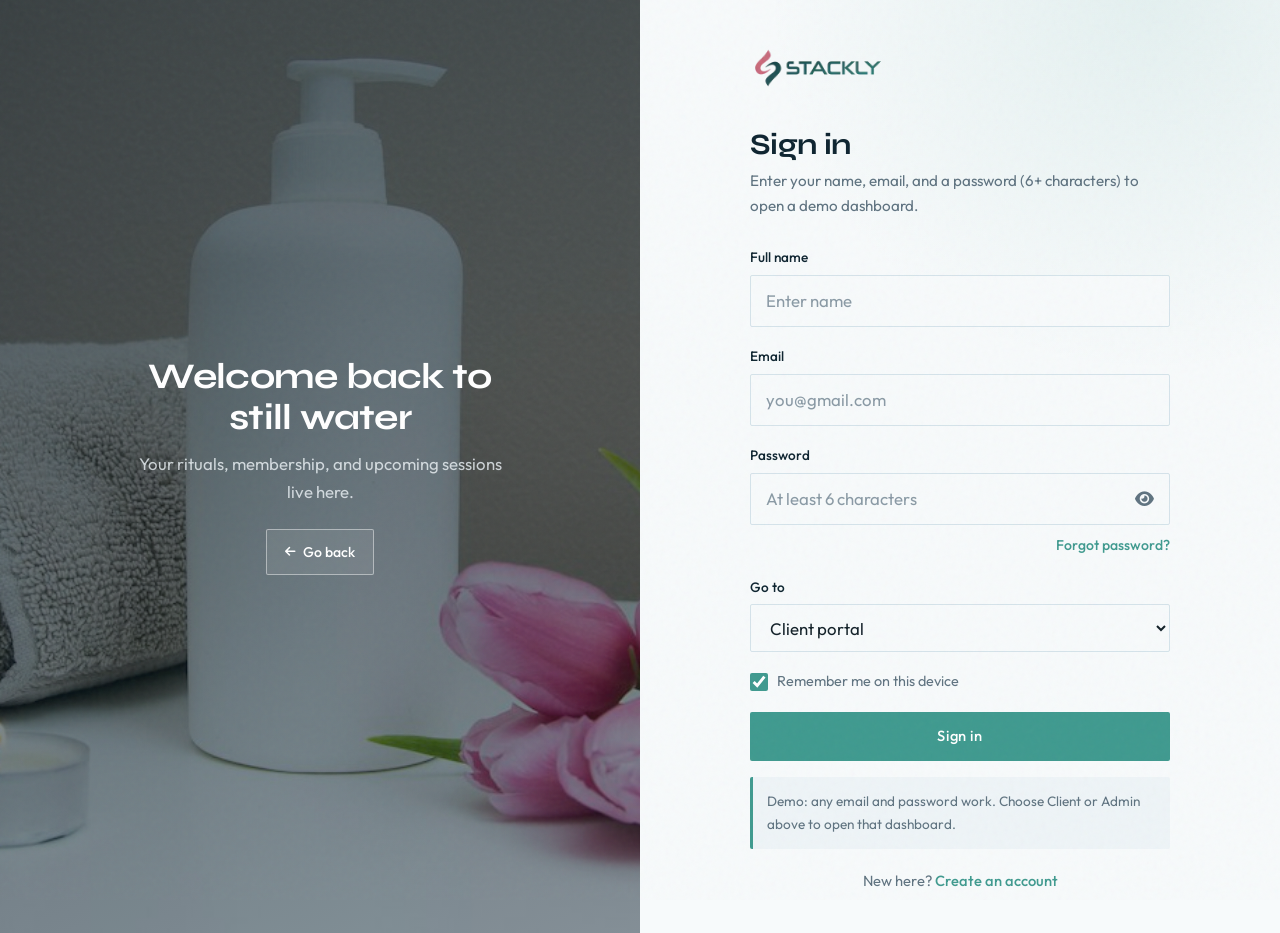
==== commit 3318d3cc: "Removed eye icon and forget password in field" ====
--- a/login.html
+++ b/login.html
@@ -50,6 +50,7 @@
               <input type="password" id="login-password" name="password" required autocomplete="current-password" data-password minlength="6" placeholder="At least 6 characters">
               <button type="button" class="password-toggle" data-password-toggle aria-label="Show password"><i class="fa-solid fa-eye"></i></button>
             </div>
+            <a href="404.html" class="forgot-password">Forgot password?</a>
             <span class="form-error">Use at least 6 characters.</span>
           </div>
           <div class="form-group">
--- a/css/style.css
+++ b/css/style.css
@@ -7329,6 +7329,25 @@
   color: var(--muted);
 }
 
+/* Hide browser-native password reveal (Edge / IE) */
+input[type="password"]::-ms-reveal,
+input[type="password"]::-ms-clear {
+  display: none;
+}
+
+.forgot-password {
+  display: block;
+  margin-top: 0.55rem;
+  font-size: 0.88rem;
+  font-weight: 500;
+  color: var(--seaglass);
+  text-align: right;
+}
+
+.forgot-password:hover {
+  text-decoration: underline;
+}
+
 .form-row {
   display: grid;
   gap: 1rem;
